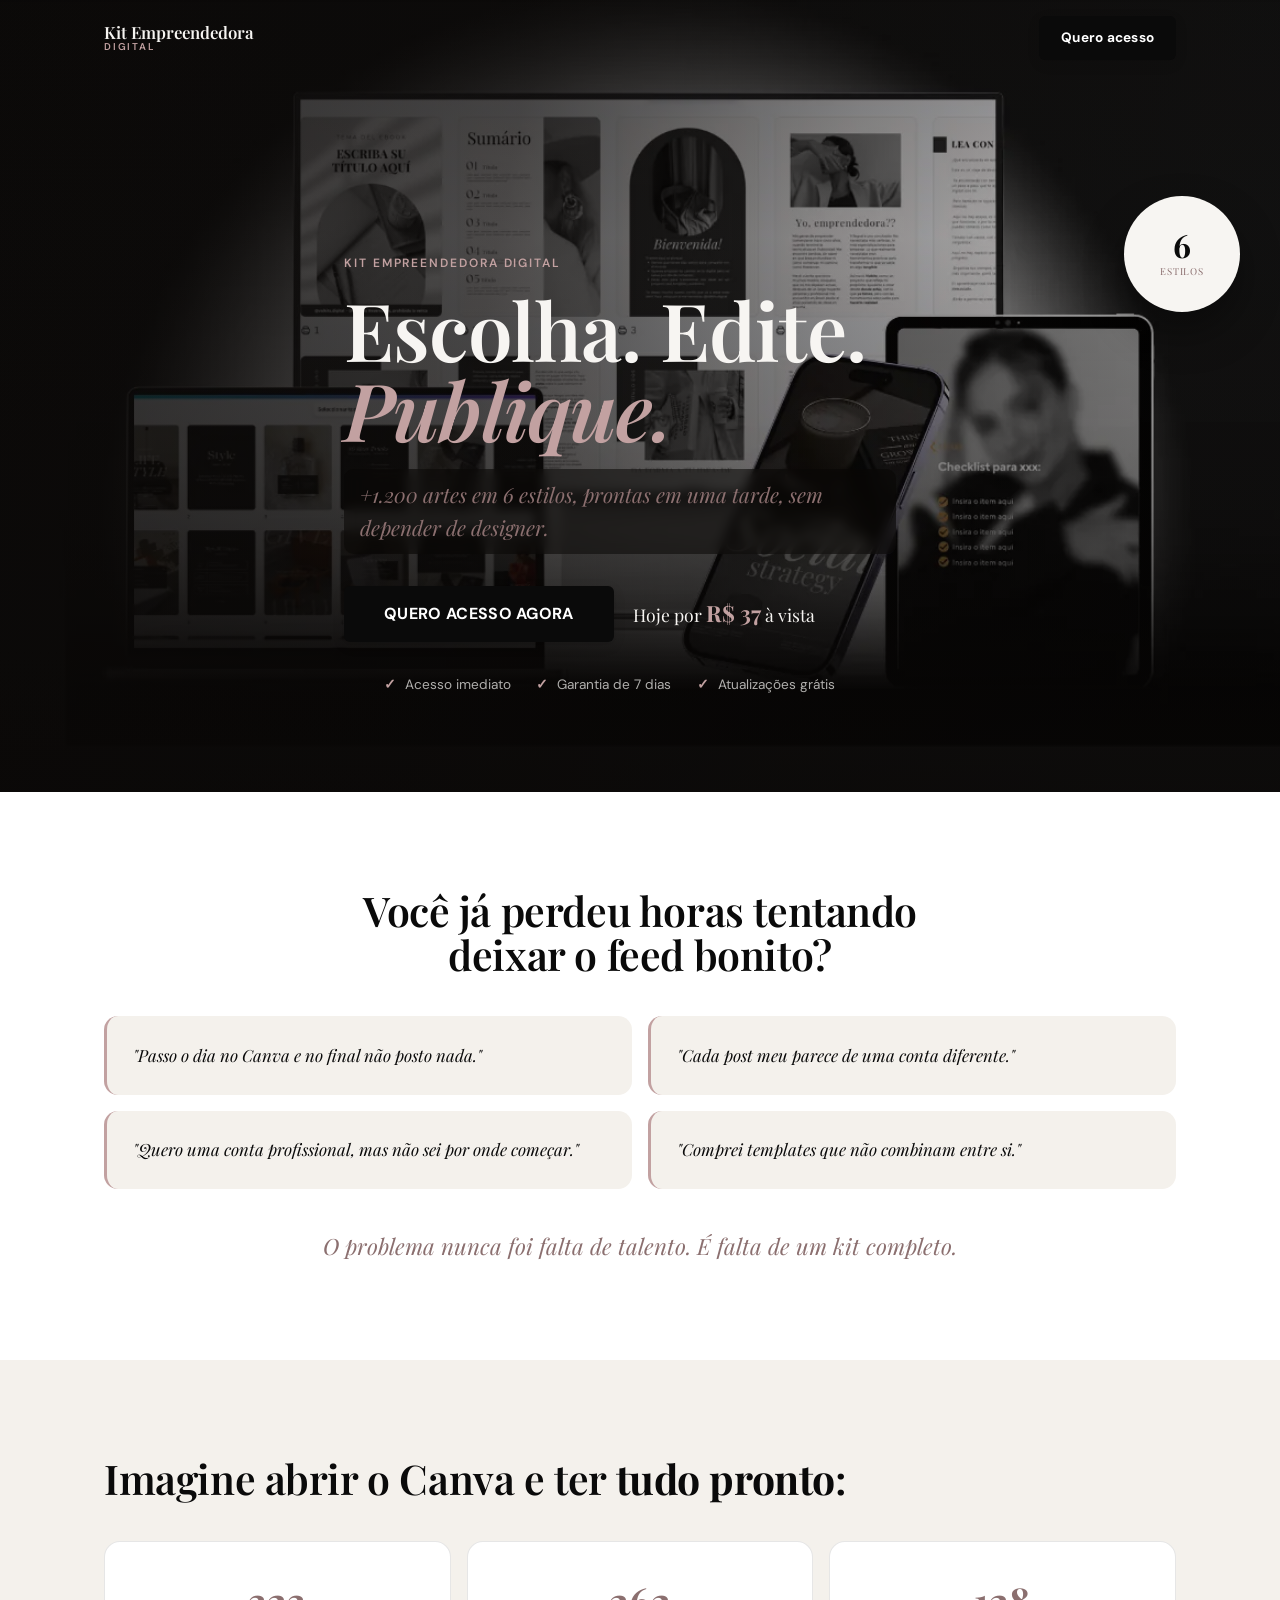
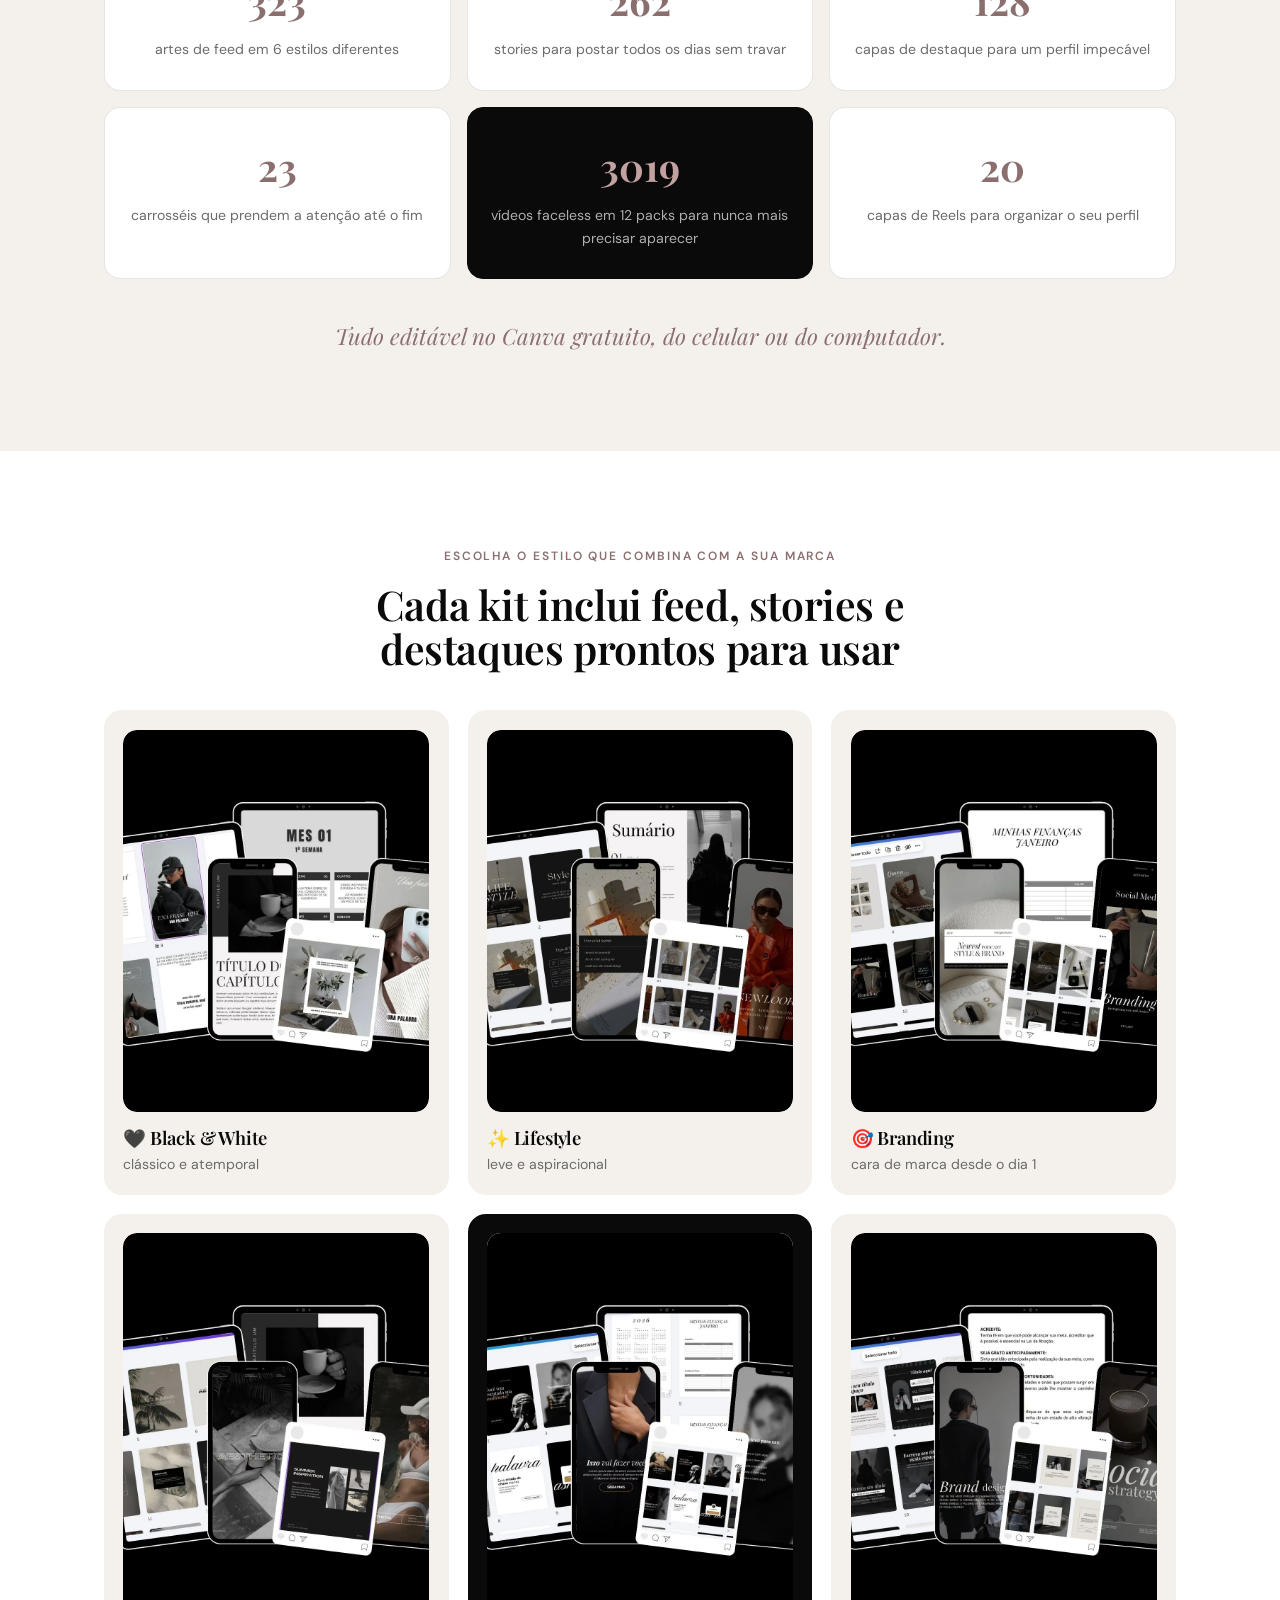
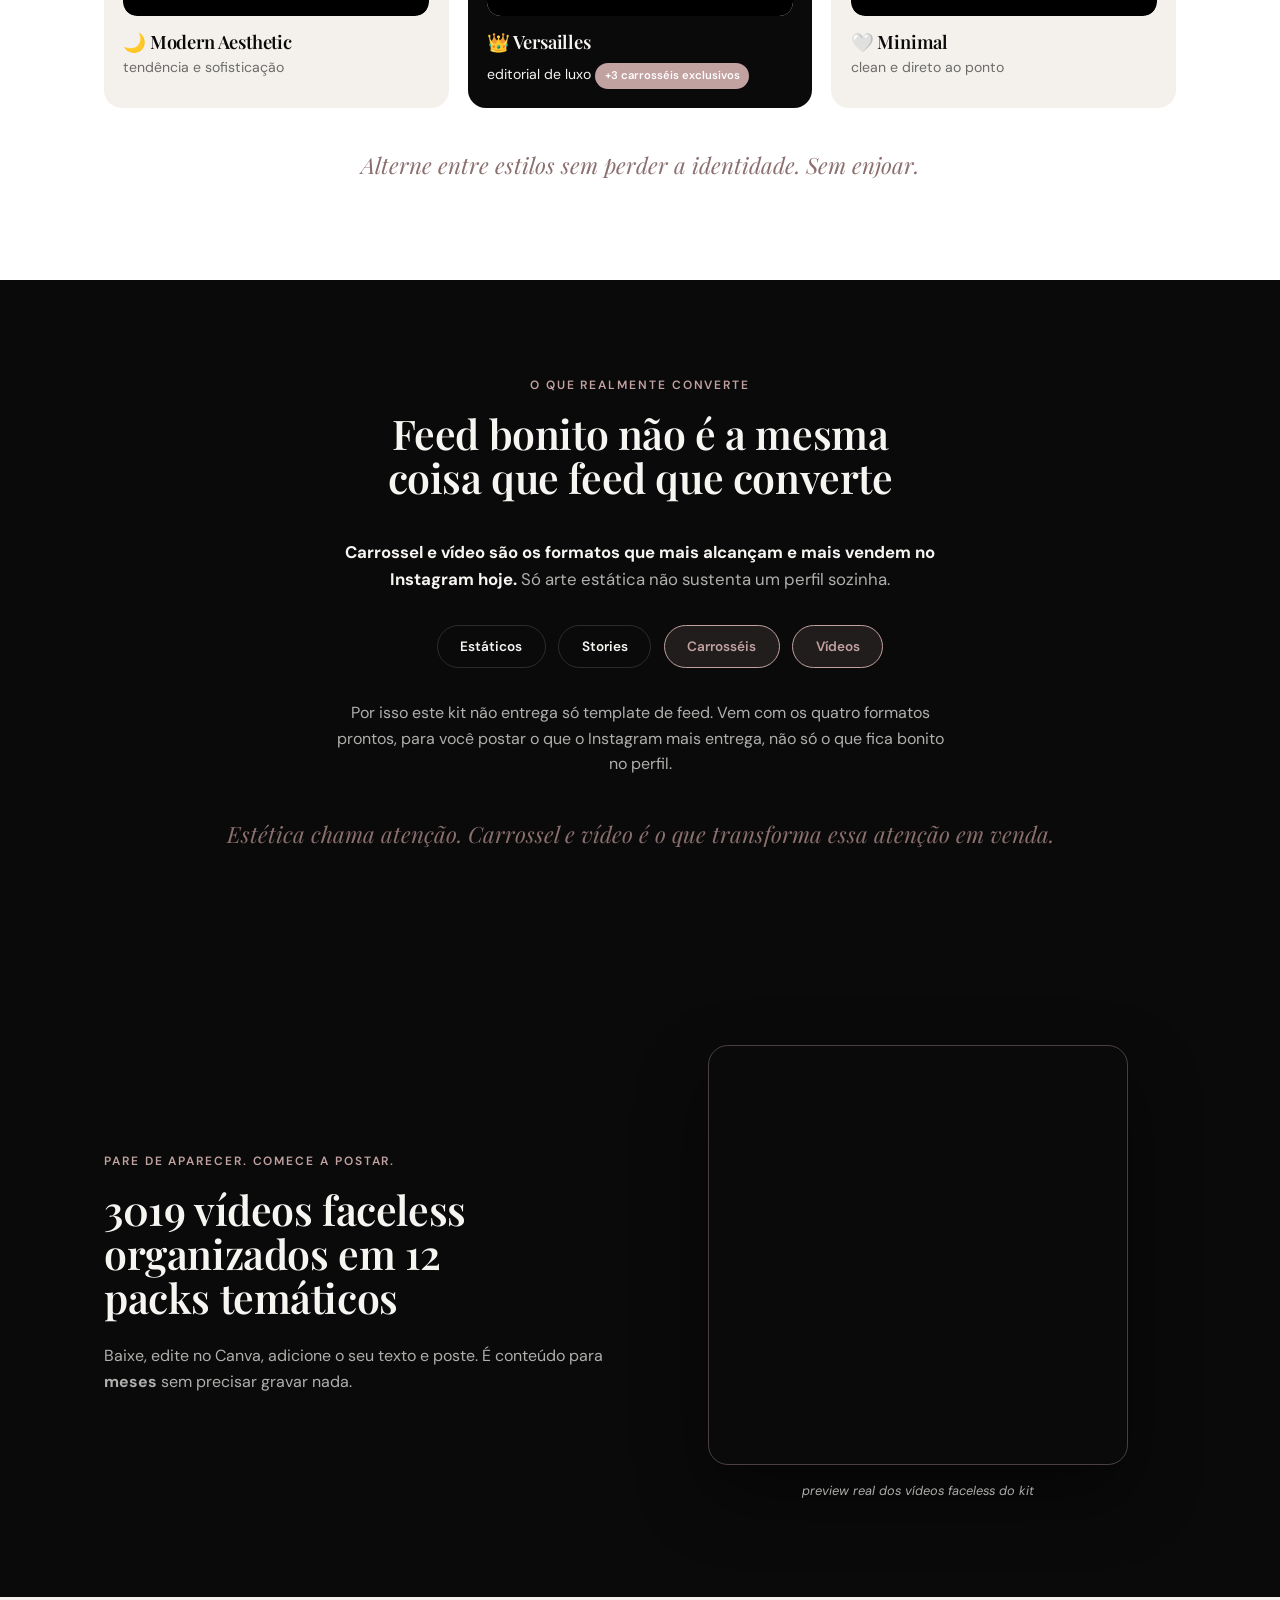
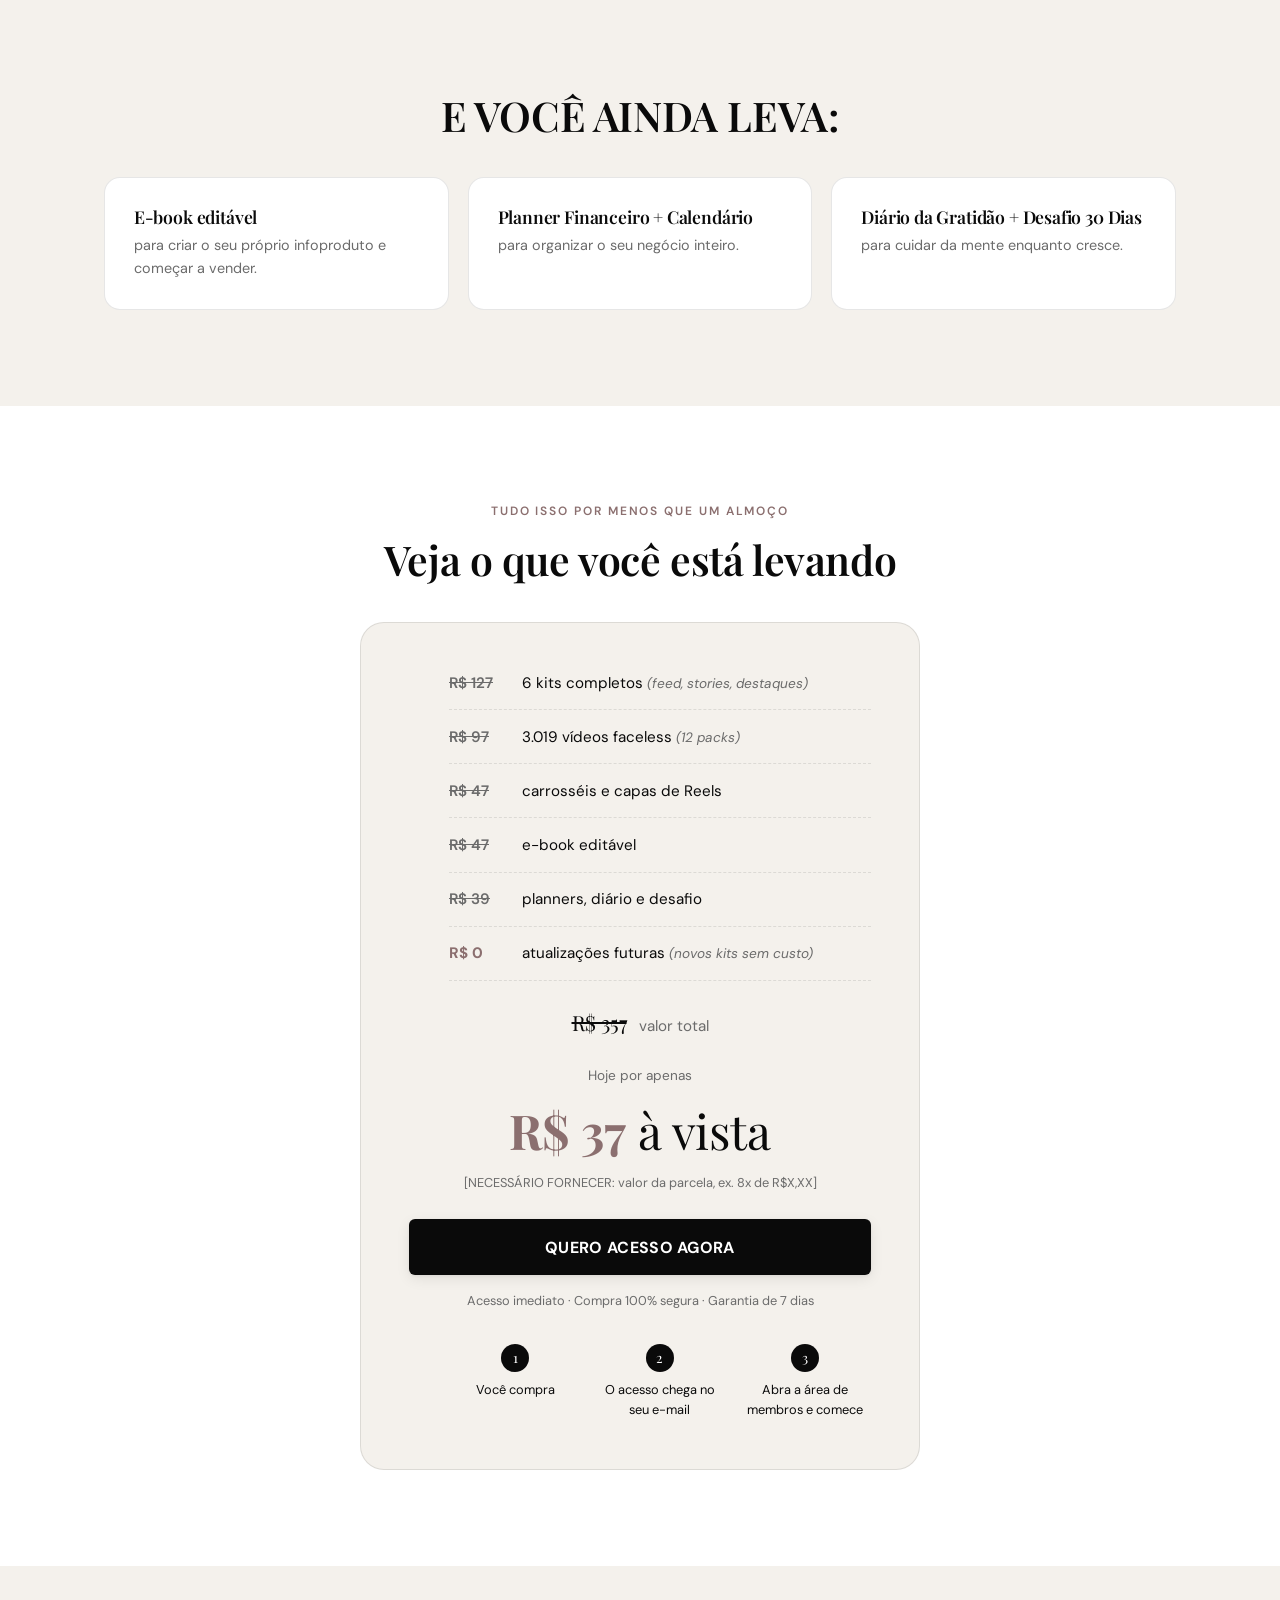
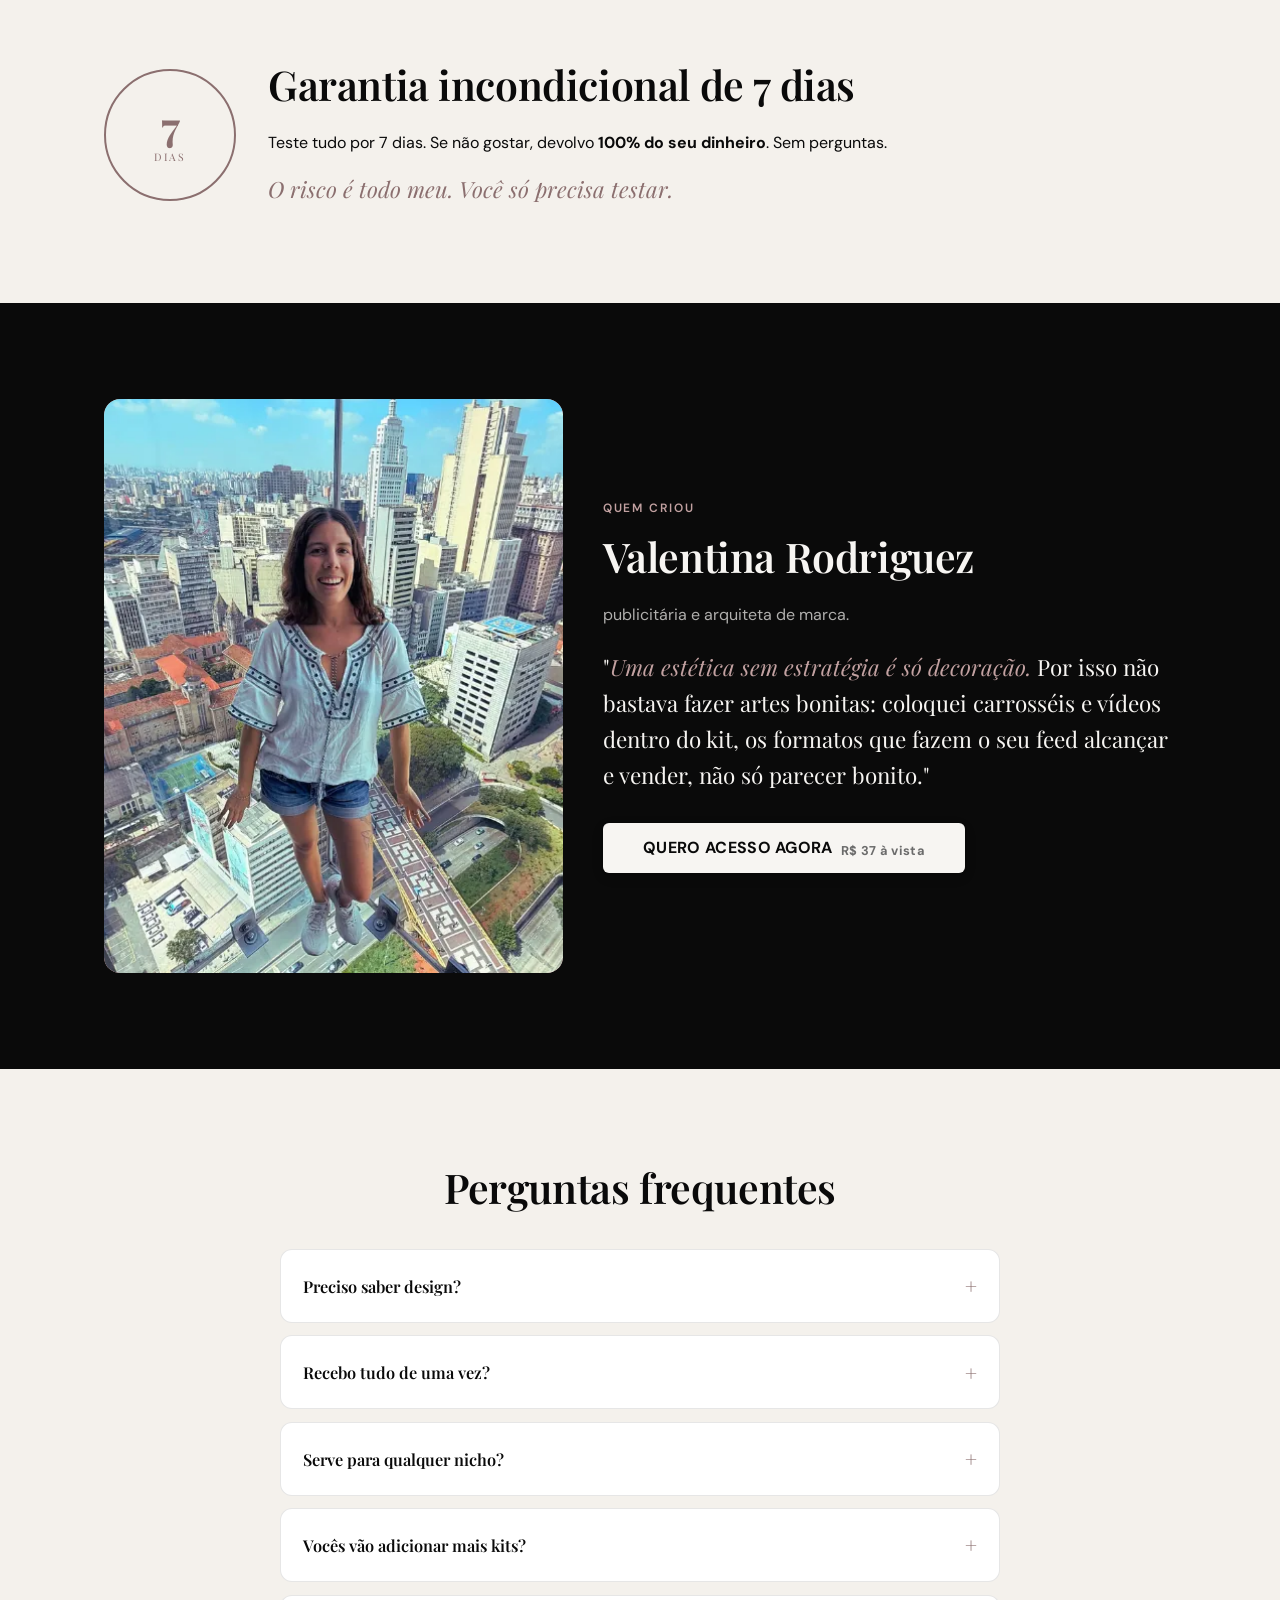
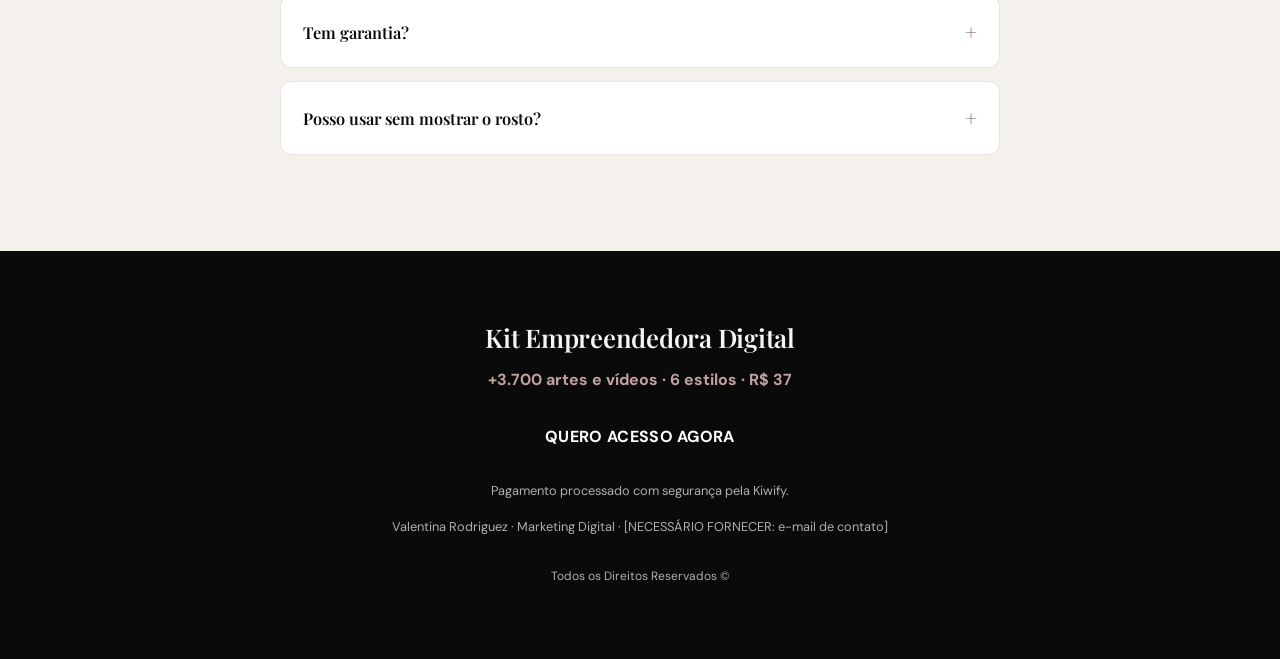
==== index.html @ fe9eac6e "Kit Empreendedora Digital - primeira versao" ====
<!DOCTYPE html>
<html lang="pt-BR">
<head>
<meta charset="UTF-8">
<meta name="viewport" content="width=device-width, initial-scale=1.0">
<title>Kit Empreendedora Digital — 6 estilos, +3.700 artes e vídeos por R$37</title>
<meta name="description" content="6 estilos profissionais para o seu feed, stories e destaques. +3.700 artes e vídeos editáveis no Canva, prontos em uma tarde, sem depender de designer.">

<link rel="preconnect" href="https://fonts.googleapis.com">
<link rel="preconnect" href="https://fonts.gstatic.com" crossorigin>
<link href="https://fonts.googleapis.com/css2?family=Playfair+Display:ital,wght@0,500;0,600;0,700;1,500;1,600&family=DM+Sans:wght@400;500;600;700&display=swap" rel="stylesheet">

<link rel="preload" as="image" href="assets/img/hero-mockup-produto.webp" fetchpriority="high">

<link rel="stylesheet" href="styles.css?v=20260720">
</head>
<body>

<a class="skip-link" href="#main">Pular para o conteúdo</a>

<!-- Custom cursor (desktop only) -->
<div class="cursor" data-cursor-root aria-hidden="true">
  <span class="cursor-dot"></span>
  <span class="cursor-ring"></span>
</div>

<!-- Scroll progress -->
<div class="scroll-progress" aria-hidden="true"><span data-scroll-progress></span></div>

<!-- Nav -->
<header class="nav" data-nav>
  <div class="nav-inner container">
    <a href="#hero" class="nav-brand">Kit Empreendedora<span>Digital</span></a>
    <a href="#oferta" class="btn btn-primary btn-sm" data-cursor data-magnetic data-magnetic-strength="0.25">Quero acesso</a>
  </div>
</header>

<main id="main">

<!-- ============ 1. HERO ============ -->
<section class="hero hero-fullbleed" id="hero" data-theme="dark">
  <div class="hero-bg" aria-hidden="true">
    <img src="assets/img/hero-mockup-produto.webp" alt="" fetchpriority="high" loading="eager" />
    <div class="hero-scrim"></div>
  </div>

  <div class="hero-badge">
    <span data-count-to="6">0</span>
    <small>estilos</small>
  </div>

  <div class="container hero-inner">
    <p class="kicker kicker-on-dark" data-reveal>KIT EMPREENDEDORA DIGITAL</p>
    <h1 class="hero-title-hook" data-reveal>Escolha. Edite. <em>Publique.</em></h1>
    <p class="hero-sub on-dark-sub" data-reveal><em>+1.200 artes em 6 estilos, prontas em uma tarde, sem depender de designer.</em></p>

    <div class="hero-actions" data-reveal>
      <a href="#oferta" class="btn btn-primary btn-lg" data-cursor data-magnetic data-magnetic-strength="0.3">QUERO ACESSO AGORA</a>
      <p class="hero-price on-dark">Hoje por <strong>R$ 37</strong> à vista</p>
    </div>

    <ul class="hero-trust hero-trust-dark" data-reveal>
      <li><span class="ico" aria-hidden="true">✓</span> Acesso imediato</li>
      <li><span class="ico" aria-hidden="true">✓</span> Garantia de 7 dias</li>
      <li><span class="ico" aria-hidden="true">✓</span> Atualizações grátis</li>
    </ul>
  </div>
</section>

<!-- ============ 2. O PROBLEMA ============ -->
<section class="problema" id="problema">
  <div class="container">
    <h2 class="section-title" data-reveal>Você já perdeu horas tentando deixar o feed bonito?</h2>
    <div class="quotes-grid">
      <blockquote class="quote-card" data-reveal>"Passo o dia no Canva e no final não posto nada."</blockquote>
      <blockquote class="quote-card" data-reveal>"Cada post meu parece de uma conta diferente."</blockquote>
      <blockquote class="quote-card" data-reveal>"Quero uma conta profissional, mas não sei por onde começar."</blockquote>
      <blockquote class="quote-card" data-reveal>"Comprei templates que não combinam entre si."</blockquote>
    </div>
    <p class="anchor-line" data-reveal><em>O problema nunca foi falta de talento. É falta de um kit completo.</em></p>
  </div>
</section>

<!-- ============ 3. A SOLUÇÃO (números) ============ -->
<section class="solucao" id="solucao" data-theme="cream">
  <div class="container">
    <h2 class="section-title" data-reveal>Imagine abrir o Canva e ter <strong>tudo pronto</strong>:</h2>
    <div class="stats-grid">
      <div class="stat-card" data-reveal>
        <span class="stat-num" data-count-to="323">0</span>
        <p>artes de feed em 6 estilos diferentes</p>
      </div>
      <div class="stat-card" data-reveal>
        <span class="stat-num" data-count-to="262">0</span>
        <p>stories para postar todos os dias sem travar</p>
      </div>
      <div class="stat-card" data-reveal>
        <span class="stat-num" data-count-to="128">0</span>
        <p>capas de destaque para um perfil impecável</p>
      </div>
      <div class="stat-card" data-reveal>
        <span class="stat-num" data-count-to="23">0</span>
        <p>carrosséis que prendem a atenção até o fim</p>
      </div>
      <div class="stat-card stat-card-big" data-reveal>
        <span class="stat-num" data-count-to="3019">0</span>
        <p>vídeos faceless em 12 packs para nunca mais precisar aparecer</p>
      </div>
      <div class="stat-card" data-reveal>
        <span class="stat-num" data-count-to="20">0</span>
        <p>capas de Reels para organizar o seu perfil</p>
      </div>
    </div>
    <p class="anchor-line" data-reveal><em>Tudo editável no Canva gratuito, do celular ou do computador.</em></p>
  </div>
</section>

<!-- ============ 4. OS 6 ESTILOS (bento) ============ -->
<section class="estilos" id="estilos">
  <div class="container">
    <p class="kicker center" data-reveal>ESCOLHA O ESTILO QUE COMBINA COM A SUA MARCA</p>
    <h2 class="section-title center" data-reveal>Cada kit inclui feed, stories e destaques prontos para usar</h2>

    <div class="estilos-grid">
      <article class="estilo-card" data-reveal data-tilt>
        <div class="estilo-visual"><img src="assets/img/estilo-black-white.webp" alt="Mockup do estilo Black & White" loading="lazy" decoding="async" /></div>
        <h3>🖤 Black &amp; White</h3>
        <p>clássico e atemporal</p>
      </article>
      <article class="estilo-card" data-reveal data-tilt>
        <div class="estilo-visual"><img src="assets/img/estilo-lifestyle.webp" alt="Mockup do estilo Lifestyle" loading="lazy" decoding="async" /></div>
        <h3>✨ Lifestyle</h3>
        <p>leve e aspiracional</p>
      </article>
      <article class="estilo-card" data-reveal data-tilt>
        <div class="estilo-visual"><img src="assets/img/estilo-branding.webp" alt="Mockup do estilo Branding" loading="lazy" decoding="async" /></div>
        <h3>🎯 Branding</h3>
        <p>cara de marca desde o dia 1</p>
      </article>
      <article class="estilo-card" data-reveal data-tilt>
        <div class="estilo-visual"><img src="assets/img/estilo-modern-aesthetic.webp" alt="Mockup do estilo Modern Aesthetic" loading="lazy" decoding="async" /></div>
        <h3>🌙 Modern Aesthetic</h3>
        <p>tendência e sofisticação</p>
      </article>
      <article class="estilo-card estilo-card-featured" data-reveal data-tilt>
        <div class="estilo-visual"><img src="assets/img/estilo-versailles.webp" alt="Mockup do estilo Versailles" loading="lazy" decoding="async" /></div>
        <h3>👑 Versailles</h3>
        <p>editorial de luxo <span class="tag">+3 carrosséis exclusivos</span></p>
      </article>
      <article class="estilo-card" data-reveal data-tilt>
        <div class="estilo-visual"><img src="assets/img/estilo-minimal.webp" alt="Mockup do estilo Minimal" loading="lazy" decoding="async" /></div>
        <h3>🤍 Minimal</h3>
        <p>clean e direto ao ponto</p>
      </article>
    </div>
    <p class="anchor-line" data-reveal><em>Alterne entre estilos sem perder a identidade. Sem enjoar.</em></p>
  </div>
</section>

<!-- ============ 4b. POR QUE ISSO CONVERTE ============ -->
<section class="porque-converte" id="porque-converte">
  <div class="container">
    <p class="kicker center" data-reveal>O QUE REALMENTE CONVERTE</p>
    <h2 class="section-title center" data-reveal>Feed bonito não é a mesma coisa que feed que converte</h2>
    <p class="porque-lead center" data-reveal><strong>Carrossel e vídeo são os formatos que mais alcançam e mais vendem no Instagram hoje.</strong> Só arte estática não sustenta um perfil sozinha.</p>

    <ul class="formats-row" data-reveal>
      <li>Estáticos</li>
      <li>Stories</li>
      <li>Carrosséis</li>
      <li>Vídeos</li>
    </ul>

    <p class="porque-body center" data-reveal>Por isso este kit não entrega só template de feed. Vem com os quatro formatos prontos, para você postar o que o Instagram mais entrega, não só o que fica bonito no perfil.</p>
    <p class="anchor-line" data-reveal><em>Estética chama atenção. Carrossel e vídeo é o que transforma essa atenção em venda.</em></p>
  </div>
</section>

<!-- ============ 5. VÍDEOS FACELESS ============ -->
<section class="faceless" id="faceless" data-theme="dark">
  <div class="container faceless-grid">
    <div class="faceless-copy">
      <p class="kicker kicker-on-dark" data-reveal>PARE DE APARECER. COMECE A POSTAR.</p>
      <h2 class="section-title on-dark" data-reveal><span data-count-to="3019">0</span> vídeos faceless organizados em 12 packs temáticos</h2>
      <p class="on-dark-sub" data-reveal>Baixe, edite no Canva, adicione o seu texto e poste. É conteúdo para <strong>meses</strong> sem precisar gravar nada.</p>
    </div>
    <div class="faceless-visual" data-reveal>
      <video class="faceless-video" src="assets/video/faceless-preview.mp4" muted loop autoplay playsinline preload="metadata"></video>
      <p class="placeholder-caption">preview real dos vídeos faceless do kit</p>
    </div>
  </div>
</section>

<!-- ============ 6. BÔNUS ============ -->
<section class="bonus" id="bonus" data-theme="cream">
  <div class="container">
    <h2 class="section-title center" data-reveal>E VOCÊ AINDA LEVA:</h2>
    <div class="bonus-grid">
      <article class="bonus-card" data-reveal>
        <h3>E-book editável</h3>
        <p>para criar o seu próprio infoproduto e começar a vender.</p>
      </article>
      <article class="bonus-card" data-reveal>
        <h3>Planner Financeiro + Calendário</h3>
        <p>para organizar o seu negócio inteiro.</p>
      </article>
      <article class="bonus-card" data-reveal>
        <h3>Diário da Gratidão + Desafio 30 Dias</h3>
        <p>para cuidar da mente enquanto cresce.</p>
      </article>
    </div>
  </div>
</section>

<!-- ============ 7. OFERTA ============ -->
<section class="oferta" id="oferta">
  <div class="container">
    <p class="kicker center" data-reveal>TUDO ISSO POR MENOS QUE UM ALMOÇO</p>
    <h2 class="section-title center" data-reveal>Veja o que você está levando</h2>

    <div class="offer-card" data-reveal>
      <ul class="offer-list">
        <li><s>R$ 127</s><span>6 kits completos <em>(feed, stories, destaques)</em></span></li>
        <li><s>R$ 97</s><span>3.019 vídeos faceless <em>(12 packs)</em></span></li>
        <li><s>R$ 47</s><span>carrosséis e capas de Reels</span></li>
        <li><s>R$ 47</s><span>e-book editável</span></li>
        <li><s>R$ 39</s><span>planners, diário e desafio</span></li>
        <li class="offer-free"><strong>R$ 0</strong><span>atualizações futuras <em>(novos kits sem custo)</em></span></li>
      </ul>

      <div class="offer-total">
        <s>R$ 357</s> valor total
      </div>

      <div class="offer-price">
        <span class="offer-price-label">Hoje por apenas</span>
        <span class="offer-price-num"><strong>R$ 37</strong> à vista</span>
        <span class="offer-price-installment">[NECESSÁRIO FORNECER: valor da parcela, ex. 8x de R$X,XX]</span>
      </div>

      <a href="[NECESSÁRIO FORNECER: link de checkout Kiwify]" class="btn btn-primary btn-lg btn-block" data-cursor data-magnetic data-magnetic-strength="0.2">QUERO ACESSO AGORA</a>
      <p class="offer-trust">Acesso imediato · Compra 100% segura · Garantia de 7 dias</p>

      <ol class="offer-steps">
        <li><span>1</span>Você compra</li>
        <li><span>2</span>O acesso chega no seu e-mail</li>
        <li><span>3</span>Abra a área de membros e comece</li>
      </ol>
    </div>
  </div>
</section>

<!-- ============ 8. GARANTIA ============ -->
<section class="garantia" id="garantia" data-theme="cream">
  <div class="container garantia-inner" data-reveal>
    <div class="garantia-seal" aria-hidden="true">
      <span>7</span>
      <small>DIAS</small>
    </div>
    <div>
      <h2 class="section-title">Garantia incondicional de 7 dias</h2>
      <p>Teste tudo por 7 dias. Se não gostar, devolvo <strong>100% do seu dinheiro</strong>. Sem perguntas.</p>
      <p class="anchor-line"><em>O risco é todo meu. Você só precisa testar.</em></p>
    </div>
  </div>
</section>

<!-- ============ 10. QUEM CRIOU ============ -->
<section class="autora" id="autora" data-theme="dark">
  <div class="container autora-grid">
    <div class="autora-visual" data-reveal><img src="assets/img/portrait-valentina.webp" alt="Valentina Rodriguez, publicitária e arquiteta de marca" loading="lazy" decoding="async" /></div>
    <div class="autora-copy" data-reveal>
      <p class="kicker kicker-on-dark">QUEM CRIOU</p>
      <h2 class="section-title on-dark">Valentina Rodriguez</h2>
      <p class="on-dark-sub">publicitária e arquiteta de marca.</p>
      <p class="autora-quote">"<em>Uma estética sem estratégia é só decoração.</em> Por isso não bastava fazer artes bonitas: coloquei carrosséis e vídeos dentro do kit, os formatos que fazem o seu feed alcançar e vender, não só parecer bonito."</p>
      <a href="#oferta" class="btn btn-on-dark" data-cursor data-magnetic data-magnetic-strength="0.25">QUERO ACESSO AGORA <span class="offer-price-installment on-dark-sub">R$ 37 à vista</span></a>
    </div>
  </div>
</section>

<!-- ============ 11. FAQ ============ -->
<section class="faq" id="faq" data-theme="cream">
  <div class="container">
    <h2 class="section-title center" data-reveal>Perguntas frequentes</h2>
    <div class="faq-list" data-reveal>
      <details class="faq-item">
        <summary>Preciso saber design?</summary>
        <p>Não. É só abrir no Canva e editar. Funciona até pelo celular.</p>
      </details>
      <details class="faq-item">
        <summary>Recebo tudo de uma vez?</summary>
        <p>Sim. Acesso imediato a todos os 6 kits + vídeos + bônus na área de membros.</p>
      </details>
      <details class="faq-item">
        <summary>Serve para qualquer nicho?</summary>
        <p>Sim. São 6 estilos que se adaptam a qualquer marca e segmento.</p>
      </details>
      <details class="faq-item">
        <summary>Vocês vão adicionar mais kits?</summary>
        <p>Sim. Quem compra hoje recebe todas as atualizações futuras sem pagar nada a mais.</p>
      </details>
      <details class="faq-item">
        <summary>Tem garantia?</summary>
        <p>Sim. 7 dias, sem perguntas. Se não gostar, devolvo 100%.</p>
      </details>
      <details class="faq-item">
        <summary>Posso usar sem mostrar o rosto?</summary>
        <p>Esse é o ponto. O kit foi feito para contas faceless.</p>
      </details>
    </div>
  </div>
</section>

<!-- ============ 12. CTA FINAL + RODAPÉ ============ -->
<footer class="footer" id="footer">
  <div class="container footer-inner" data-reveal>
    <h2 class="footer-brand">Kit Empreendedora Digital</h2>
    <p class="footer-claim"><strong>+3.700 artes e vídeos · 6 estilos · R$ 37</strong></p>
    <a href="#oferta" class="btn btn-primary btn-lg" data-cursor data-magnetic data-magnetic-strength="0.3">QUERO ACESSO AGORA</a>
    <p class="footer-meta">Pagamento processado com segurança pela Kiwify.</p>
    <p class="footer-meta">Valentina Rodriguez · Marketing Digital · [NECESSÁRIO FORNECER: e-mail de contato]</p>
    <p class="footer-copy">Todos os Direitos Reservados ©</p>
  </div>
</footer>

</main>

<!-- Fixed mobile CTA bar -->
<div class="fixed-cta-bar" data-fixed-cta>
  <span>6 KITS POR APENAS R$37</span>
  <a href="#oferta" class="btn btn-primary btn-sm">Quero acesso</a>
</div>

<script defer src="lib/gsap.min.js"></script>
<script defer src="lib/ScrollTrigger.min.js"></script>
<script defer src="lib/manifest.js"></script>
<script defer src="main.js?v=20260720"></script>
</body>
</html>
---- styles.css ----
/* =============================================================
   1. Tokens
   ============================================================= */
:root {
  --bg:          #FFFFFF;
  --cream:       #F4F1EC;
  --dark:        #0A0A0A;
  --dark-2:      #17130F;
  --ink:         #0A0A0A;
  --ink-soft:    #2A2A2A;
  --ink-mute:    #6B6B6B;
  --on-dark:     #F7F5F2;
  --on-dark-mute: rgba(247,245,242,0.7);
  --accent:      #C2A1A1;
  --accent-2:    #8B6F6F;
  --accent-soft: #EFE2E0;
  --line:        rgba(10,10,10,0.1);
  --line-on-dark: rgba(247,245,242,0.14);

  --serif: "Playfair Display", serif;
  --sans:  "DM Sans", sans-serif;

  --ease-out:  cubic-bezier(0.16, 1, 0.3, 1);
  --ease-soft: cubic-bezier(0.25, 0.46, 0.45, 0.94);
  --ease-bounce: cubic-bezier(0.34, 1.56, 0.64, 1);

  --section: 96px;
  --section-mobile: 56px;
}

/* =============================================================
   2. Reset & base
   ============================================================= */
*, *::before, *::after { box-sizing: border-box; margin: 0; }
html { -webkit-text-size-adjust: 100%; tab-size: 2; scroll-behavior: smooth; scroll-padding-top: 96px; }
body {
  font-family: var(--sans);
  font-size: 16px;
  line-height: 1.6;
  color: var(--ink);
  background: var(--bg);
  -webkit-font-smoothing: antialiased;
  text-rendering: optimizeLegibility;
  overflow-x: clip;
  overscroll-behavior-y: none;
}
img, svg, video { display: block; max-width: 100%; }
img { height: auto; }
button { font: inherit; color: inherit; cursor: pointer; border: 0; background: none; }
a { color: inherit; text-decoration: none; }
p { text-wrap: pretty; }
h1, h2, h3, h4 { text-wrap: balance; line-height: 1.08; letter-spacing: -0.01em; font-family: var(--serif); font-weight: 600; }
em { font-style: italic; color: var(--accent-2); }
::selection { background: var(--accent); color: var(--bg); }

:focus-visible { outline: 2px solid var(--accent); outline-offset: 3px; border-radius: 4px; }

.skip-link {
  position: fixed; top: -100px; left: 1rem;
  padding: .6rem 1rem; background: var(--ink); color: var(--bg);
  z-index: 9999; border-radius: 8px; font-weight: 500;
}
.skip-link:focus { top: 1rem; }

/* =============================================================
   3. Utilities
   ============================================================= */
.container { max-width: 1120px; margin-inline: auto; padding-inline: 24px; }
[data-theme="dark"] { background: var(--dark); color: var(--on-dark); }
[data-theme="dark"] h1, [data-theme="dark"] h2, [data-theme="dark"] h3 { color: var(--on-dark); }
[data-theme="cream"] { background: var(--cream); }

.kicker {
  font-family: var(--sans); font-weight: 600; font-size: .75rem;
  letter-spacing: .16em; text-transform: uppercase; color: var(--accent-2);
  margin-bottom: 1rem;
}
.kicker-on-dark { color: var(--accent); }
.kicker.center { text-align: center; }

.section-title { font-size: clamp(1.7rem, 3.2vw, 2.6rem); margin-bottom: 1.5rem; }
.section-title.center { text-align: center; max-width: 720px; margin-inline: auto; margin-bottom: 2.5rem; }
.section-title.on-dark { color: var(--on-dark); }

.anchor-line { font-family: var(--serif); font-size: clamp(1.1rem, 2vw, 1.4rem); text-align: center; margin-top: 2.5rem; color: var(--ink-soft); }
.on-dark-sub { color: var(--on-dark-mute); }

section { padding-block: var(--section-mobile); }
@media (min-width: 720px) { section { padding-block: var(--section); } }

/* =============================================================
   4. Buttons
   ============================================================= */
.btn {
  display: inline-flex; align-items: center; justify-content: center; gap: .5rem;
  font-family: var(--sans); font-weight: 700; letter-spacing: .02em;
  height: 56px; padding-inline: 40px; border-radius: 6px;
  background: var(--ink); color: var(--bg);
  box-shadow: 0 4px 14px rgba(0,0,0,.08), 0 1px 3px rgba(0,0,0,.06);
  transition: transform .45s var(--ease-soft), box-shadow .45s var(--ease-soft), background .3s;
  white-space: nowrap;
}
.btn:hover { transform: translateY(-4px); box-shadow: 0 22px 50px rgba(0,0,0,.18), 0 10px 22px rgba(194,161,161,.28); }
.btn:active { transform: translateY(-1px); transition-duration: .12s; }
.btn-primary { background: var(--ink); color: var(--bg); }
.btn-on-dark { background: var(--on-dark); color: var(--dark); flex-direction: column; height: auto; padding-block: 14px; line-height: 1.4; }
.btn-sm { height: 44px; padding-inline: 22px; font-size: .85rem; }
.btn-lg { font-size: 1rem; }
.btn-block { width: 100%; }
.magnetic-inner { display: inline-flex; align-items: center; justify-content: center; gap: inherit; will-change: transform; transition: transform .8s var(--ease-soft); }
.has-magnetic { display: inline-flex; position: relative; isolation: isolate; }

/* =============================================================
   5. Cursor / scroll progress
   ============================================================= */
.cursor { position: fixed; top: 0; left: 0; pointer-events: none; z-index: 9999; display: none; mix-blend-mode: difference; opacity: 0; transition: opacity .25s var(--ease-out); }
.cursor.is-ready { opacity: 1; }
@media (hover: hover) and (pointer: fine) { .cursor { display: block; } }
.cursor-dot, .cursor-ring { position: fixed; top: 0; left: 0; pointer-events: none; will-change: transform; }
.cursor-dot { width: 5px; height: 5px; margin: -2.5px; background: var(--on-dark); border-radius: 50%; }
.cursor-ring { width: 32px; height: 32px; margin: -16px; border: 1px solid var(--on-dark); border-radius: 50%; transition: width .35s var(--ease-out), height .35s var(--ease-out), margin .35s var(--ease-out); }
.cursor.is-interactive .cursor-ring { width: 48px; height: 48px; margin: -24px; }
.has-cursor, .has-cursor a, .has-cursor button { cursor: none; }

.scroll-progress { position: fixed; top: 0; left: 0; right: 0; height: 2px; z-index: 200; background: rgba(0,0,0,.06); pointer-events: none; }
.scroll-progress span { display: block; height: 100%; background: linear-gradient(90deg, var(--accent), var(--accent-2)); transform-origin: 0 0; transform: scaleX(0); transition: transform .08s linear; }

/* =============================================================
   6. Nav
   ============================================================= */
.nav { position: fixed; top: 0; inset-inline: 0; z-index: 100; transition: background-color .4s var(--ease-out), backdrop-filter .4s var(--ease-out), box-shadow .4s var(--ease-out); }
.nav.is-scrolled { background: rgba(255,255,255,.9); backdrop-filter: blur(12px); -webkit-backdrop-filter: blur(12px); box-shadow: 0 1px 0 rgba(0,0,0,.08); }
.nav-inner { display: flex; align-items: center; justify-content: space-between; height: 76px; }
.nav-brand { font-family: var(--serif); font-weight: 600; font-size: 1.05rem; display: flex; flex-direction: column; line-height: 1.1; color: var(--on-dark); transition: color .4s var(--ease-out); }
.nav-brand span { font-family: var(--sans); font-size: .62rem; letter-spacing: .18em; text-transform: uppercase; color: var(--accent); font-weight: 600; transition: color .4s var(--ease-out); }
.nav.is-scrolled .nav-brand { color: var(--ink); }
.nav.is-scrolled .nav-brand span { color: var(--accent-2); }

/* =============================================================
   7. Hero
   ============================================================= */
.hero-fullbleed {
  position: relative; overflow: clip; isolation: isolate;
  min-height: 92vh; display: flex; align-items: flex-end;
  padding-top: calc(var(--section-mobile) + 76px); padding-bottom: var(--section-mobile);
}
@media (min-width: 720px) { .hero-fullbleed { min-height: 88vh; padding-bottom: var(--section); } }

.hero-bg { position: absolute; inset: 0; z-index: -1; background: var(--dark); }
.hero-bg img { width: 100%; height: 100%; object-fit: cover; object-position: center 35%; }
.hero-scrim {
  position: absolute; inset: 0;
  background:
    linear-gradient(180deg, rgba(10,8,7,.32) 0%, rgba(10,8,7,.18) 30%, rgba(10,8,7,.45) 78%, rgba(10,8,7,.72) 100%),
    linear-gradient(100deg, rgba(10,8,7,.82) 0%, rgba(10,8,7,.66) 38%, rgba(10,8,7,.32) 62%, rgba(10,8,7,.05) 88%);
}

.hero-inner { position: relative; max-width: 640px; }
.hero-title-hook {
  font-size: clamp(2.6rem, 7vw, 5rem); color: var(--on-dark); line-height: 1;
}
.hero-title-hook em { color: var(--accent); font-style: italic; }
.hero-sub { font-family: var(--serif); font-size: clamp(1.05rem, 1.8vw, 1.3rem); margin-top: 1.2rem; max-width: 46ch; }
.hero-inner .hero-sub {
  display: inline-block;
  background: rgba(10,8,7,.55); backdrop-filter: blur(6px); -webkit-backdrop-filter: blur(6px);
  padding: .6rem 1rem; border-radius: 10px;
  box-decoration-break: clone; -webkit-box-decoration-break: clone;
}
.hero-actions { margin-top: 2rem; display: flex; align-items: center; gap: 1.2rem; flex-wrap: wrap; }
.hero-price { font-family: var(--serif); font-size: 1.1rem; }
.hero-price.on-dark { color: var(--on-dark); }
.hero-price strong { font-size: 1.4rem; color: var(--accent); }
.hero-trust { margin-top: 2rem; display: flex; gap: 1.6rem; flex-wrap: wrap; list-style: none; font-size: .85rem; color: var(--ink-mute); }
.hero-trust .ico { color: var(--accent-2); font-weight: 700; margin-right: .3rem; }
.hero-trust-dark { color: var(--on-dark-mute); }
.hero-trust-dark .ico { color: var(--accent); }

.hero-badge {
  position: absolute; top: calc(var(--section-mobile) + 76px + 1.5rem); right: 24px; z-index: 2;
  width: 100px; height: 100px; border-radius: 50%;
  background: var(--on-dark); color: var(--dark);
  display: flex; flex-direction: column; align-items: center; justify-content: center;
  box-shadow: 0 20px 40px rgba(0,0,0,.35);
  font-family: var(--serif);
}
@media (min-width: 720px) { .hero-badge { top: calc(var(--section) + 76px + 1.5rem); right: 40px; width: 116px; height: 116px; } }
.hero-badge span { font-size: 2rem; font-weight: 700; line-height: 1; }
.hero-badge small { font-size: .6rem; letter-spacing: .1em; text-transform: uppercase; margin-top: .2rem; color: var(--accent-2); }

/* Placeholder panels (stand-in for real photography) */
.placeholder-panel {
  background: linear-gradient(155deg, var(--accent-soft) 0%, var(--cream) 55%, var(--accent-soft) 100%);
  border: 1px dashed var(--accent);
  border-radius: 14px;
  display: flex; align-items: center; justify-content: center; text-align: center;
  min-height: 160px;
  position: relative; overflow: hidden;
}
.placeholder-label { font-family: var(--sans); font-size: .72rem; letter-spacing: .06em; color: var(--accent-2); font-weight: 600; padding: 1rem; text-transform: uppercase; }
.placeholder-label small { display: block; text-transform: none; font-weight: 400; letter-spacing: 0; margin-top: .3rem; color: var(--ink-mute); }
.placeholder-caption { text-align: center; font-size: .8rem; color: var(--ink-mute); margin-top: 1rem; font-style: italic; }
.placeholder-caption.center { margin-top: 1.5rem; }
.placeholder-panel.small { min-height: 0; aspect-ratio: 1; border-radius: 10px; }

/* =============================================================
   8. Problema
   ============================================================= */
.problema .section-title { text-align: center; max-width: 720px; margin-inline: auto; }
.quotes-grid { display: grid; gap: 1rem; margin-top: 2.5rem; }
@media (min-width: 640px) { .quotes-grid { grid-template-columns: repeat(2, 1fr); } }
.quote-card {
  font-family: var(--serif); font-style: italic; font-size: 1.05rem;
  padding: 1.6rem; border-radius: 14px; background: var(--cream);
  border-left: 3px solid var(--accent);
  transition: transform .4s var(--ease-soft), box-shadow .4s var(--ease-soft);
}
.quote-card:hover { transform: translateY(-4px); box-shadow: 0 16px 32px rgba(0,0,0,.08); }

/* =============================================================
   9. Solução — stats
   ============================================================= */
.stats-grid { display: grid; gap: 1rem; margin-top: 2.5rem; grid-template-columns: repeat(2, 1fr); }
@media (min-width: 720px) { .stats-grid { grid-template-columns: repeat(3, 1fr); } }
.stat-card {
  background: var(--bg); border: 1px solid var(--line); border-radius: 16px;
  padding: 1.8rem 1.4rem; text-align: center;
  transition: transform .4s var(--ease-soft), box-shadow .4s var(--ease-soft), border-color .4s;
}
.stat-card:hover { transform: translateY(-6px); box-shadow: 0 20px 40px rgba(0,0,0,.08); border-color: var(--accent); }
.stat-card-big { background: var(--ink); color: var(--on-dark); border-color: var(--ink); }
.stat-card-big .stat-num { color: var(--accent); }
.stat-num { font-family: var(--serif); font-weight: 700; font-size: clamp(1.8rem, 3vw, 2.4rem); display: block; color: var(--accent-2); }
.stat-card p { font-size: .88rem; margin-top: .4rem; color: var(--ink-mute); }
.stat-card-big p { color: var(--on-dark-mute); }

/* =============================================================
   10. Estilos — bento-ish grid
   ============================================================= */
.estilos-grid { display: grid; gap: 1.2rem; grid-template-columns: 1fr; }
@media (min-width: 640px) { .estilos-grid { grid-template-columns: repeat(2, 1fr); } }
@media (min-width: 960px) { .estilos-grid { grid-template-columns: repeat(3, 1fr); } }
.estilo-card {
  border-radius: 18px; padding: 1.2rem; background: var(--cream);
  transition: transform .5s var(--ease-soft), box-shadow .5s var(--ease-soft);
}
.estilo-card:hover { transform: translateY(-8px) rotate(-.4deg); box-shadow: 0 24px 48px rgba(194,161,161,.28); }
.estilo-visual { aspect-ratio: 4/5; margin-bottom: 1rem; border-radius: 14px; overflow: hidden; }
.estilo-visual img { width: 100%; height: 100%; object-fit: cover; border-radius: inherit; transition: transform .6s var(--ease-soft); }
.estilo-card:hover .estilo-visual img { transform: scale(1.05); }
.estilo-card h3 { font-size: 1.15rem; margin-bottom: .3rem; }
.estilo-card p { font-size: .88rem; color: var(--ink-mute); }
.estilo-card-featured { background: var(--ink); color: var(--on-dark); }
.estilo-card-featured h3, .estilo-card-featured p { color: var(--on-dark); }
.estilo-card-featured .estilo-visual { box-shadow: inset 0 0 0 1px var(--accent); }
.tag { display: inline-block; margin-top: .4rem; font-size: .7rem; padding: .25rem .6rem; border-radius: 100px; background: var(--accent); color: var(--bg); font-weight: 600; }

/* =============================================================
   10b. Por que isso converte
   ============================================================= */
.porque-converte { background: var(--ink); color: var(--on-dark); }
.porque-converte .kicker { color: var(--accent); }
.porque-converte .section-title { color: var(--on-dark); }
.porque-lead { max-width: 640px; margin-inline: auto; font-size: 1.05rem; color: var(--on-dark-mute); }
.porque-lead strong { color: var(--on-dark); }
.porque-body { max-width: 640px; margin-inline: auto; margin-top: 1.4rem; color: var(--on-dark-mute); }
.porque-converte .anchor-line { color: var(--on-dark); }
.center { text-align: center; }

.formats-row {
  display: flex; flex-wrap: wrap; justify-content: center; gap: .8rem;
  list-style: none; margin: 2rem 0;
}
.formats-row li {
  font-family: var(--sans); font-weight: 600; font-size: .85rem;
  padding: .6rem 1.4rem; border-radius: 100px;
  border: 1px solid var(--line-on-dark); color: var(--on-dark);
  transition: border-color .3s, background .3s;
}
.formats-row li:nth-child(3), .formats-row li:nth-child(4) {
  border-color: var(--accent); background: rgba(194,161,161,.12); color: var(--accent);
}

/* =============================================================
   11. Faceless
   ============================================================= */
.faceless-grid { display: grid; gap: 2.5rem; align-items: center; }
@media (min-width: 960px) { .faceless-grid { grid-template-columns: 1fr 1fr; } }
.faceless .placeholder-caption { color: var(--on-dark-mute); text-align: center; margin-top: 1rem; }
.faceless-video {
  width: 100%; max-width: 420px; aspect-ratio: 1/1; margin-inline: auto;
  border-radius: 20px; object-fit: cover;
  box-shadow: 0 30px 70px rgba(0,0,0,.45);
  border: 1px solid rgba(194,161,161,.35);
}

/* =============================================================
   12. Bônus
   ============================================================= */
.bonus-grid { display: grid; gap: 1.2rem; }
@media (min-width: 720px) { .bonus-grid { grid-template-columns: repeat(3, 1fr); } }
.bonus-card { background: var(--bg); border-radius: 16px; padding: 1.8rem; border: 1px solid var(--line); }
.bonus-card h3 { font-size: 1.1rem; margin-bottom: .5rem; }
.bonus-card p { font-size: .9rem; color: var(--ink-mute); }

/* =============================================================
   13. Oferta
   ============================================================= */
.offer-card { max-width: 560px; margin-inline: auto; background: var(--cream); border-radius: 24px; padding: clamp(1.6rem, 4vw, 3rem); border: 1px solid var(--line); }
.offer-list { list-style: none; display: flex; flex-direction: column; gap: .9rem; margin-bottom: 1.6rem; }
.offer-list li { display: flex; align-items: baseline; gap: .7rem; font-size: .95rem; padding-bottom: .9rem; border-bottom: 1px dashed var(--line); }
.offer-list li s { color: var(--ink-mute); font-weight: 600; min-width: 62px; }
.offer-list li em { color: var(--ink-mute); font-size: .85rem; }
.offer-free strong { color: var(--accent-2); min-width: 62px; }
.offer-total { text-align: center; font-size: .95rem; color: var(--ink-mute); margin-bottom: 1.6rem; }
.offer-total s { font-family: var(--serif); font-size: 1.3rem; color: var(--ink); margin-right: .5rem; }
.offer-price { text-align: center; margin-bottom: 1.6rem; }
.offer-price-label { display: block; font-size: .85rem; color: var(--ink-mute); margin-bottom: .3rem; }
.offer-price-num { display: block; font-family: var(--serif); font-size: clamp(2.2rem, 5vw, 3rem); }
.offer-price-num strong { color: var(--accent-2); }
.offer-price-installment { display: block; font-size: .8rem; color: var(--ink-mute); margin-top: .3rem; }
.offer-trust { text-align: center; font-size: .8rem; color: var(--ink-mute); margin-top: 1rem; }
.offer-steps { list-style: none; display: grid; gap: .8rem; margin-top: 2rem; grid-template-columns: repeat(3, 1fr); text-align: center; font-size: .8rem; }
.offer-steps li { display: flex; flex-direction: column; align-items: center; gap: .5rem; }
.offer-steps span { width: 28px; height: 28px; border-radius: 50%; background: var(--ink); color: var(--bg); display: flex; align-items: center; justify-content: center; font-family: var(--serif); font-size: .85rem; }

/* =============================================================
   14. Garantia
   ============================================================= */
.garantia-inner { display: grid; gap: 2rem; align-items: center; text-align: center; }
@media (min-width: 720px) { .garantia-inner { grid-template-columns: auto 1fr; text-align: left; } }
.garantia-seal {
  width: 132px; height: 132px; border-radius: 50%; border: 2px solid var(--accent-2);
  display: flex; flex-direction: column; align-items: center; justify-content: center;
  margin-inline: auto; font-family: var(--serif); color: var(--accent-2);
}
.garantia-seal span { font-size: 2.6rem; font-weight: 700; line-height: 1; }
.garantia-seal small { font-size: .65rem; letter-spacing: .16em; margin-top: .2rem; }
.garantia .anchor-line { text-align: inherit; margin-top: 1rem; }

/* =============================================================
   16. Autora
   ============================================================= */
.autora-grid { display: grid; gap: 2.5rem; align-items: center; }
@media (min-width: 960px) { .autora-grid { grid-template-columns: .8fr 1fr; } }
.autora-visual { aspect-ratio: 4/5; border-radius: 16px; overflow: hidden; box-shadow: inset 0 0 0 1px var(--accent); }
.autora-visual img { width: 100%; height: 100%; object-fit: cover; border-radius: inherit; }
.autora-quote { font-family: var(--serif); font-size: clamp(1.1rem, 2vw, 1.4rem); margin: 1.4rem 0 1.8rem; color: var(--on-dark); }
.autora-quote em { color: var(--accent); }

/* =============================================================
   17. FAQ
   ============================================================= */
.faq-list { max-width: 720px; margin-inline: auto; display: flex; flex-direction: column; gap: .8rem; }
.faq-item { background: var(--bg); border-radius: 12px; padding: 1.2rem 1.4rem; border: 1px solid var(--line); }
.faq-item summary {
  cursor: pointer; font-weight: 600; list-style: none; display: flex; align-items: center; justify-content: space-between;
  font-family: var(--serif); font-size: 1.02rem;
}
.faq-item summary::-webkit-details-marker { display: none; }
.faq-item summary::after { content: "+"; font-size: 1.3rem; color: var(--accent-2); transition: transform .3s var(--ease-out); }
.faq-item[open] summary::after { transform: rotate(45deg); }
.faq-item p { margin-top: .8rem; color: var(--ink-mute); font-size: .92rem; }

/* =============================================================
   18. Footer
   ============================================================= */
.footer { background: var(--ink); color: var(--on-dark); text-align: center; padding-block: calc(var(--section-mobile) * 1.3); }
.footer-inner { display: flex; flex-direction: column; align-items: center; gap: 1rem; }
.footer-brand { color: var(--on-dark); font-size: 1.6rem; }
.footer-claim { color: var(--accent); }
.footer-meta { font-size: .8rem; color: var(--on-dark-mute); }
.footer-copy { font-size: .75rem; color: var(--on-dark-mute); margin-top: .8rem; }

/* =============================================================
   19. Fixed mobile CTA bar
   ============================================================= */
.fixed-cta-bar {
  position: fixed; bottom: 0; inset-inline: 0; z-index: 150;
  display: flex; align-items: center; justify-content: space-between; gap: 1rem;
  padding: .8rem 1.2rem; background: rgba(255,255,255,.94); backdrop-filter: blur(10px);
  border-top: 1px solid var(--line);
  transform: translateY(110%); transition: transform .4s var(--ease-soft);
}
.fixed-cta-bar.is-visible { transform: translateY(0); }
.fixed-cta-bar span { font-family: var(--serif); font-weight: 600; font-size: .85rem; }
@media (min-width: 960px) { .fixed-cta-bar { display: none; } }

/* =============================================================
   20. Reveal on scroll
   ============================================================= */
[data-reveal] { opacity: 0; transform: translateY(32px); transition: opacity .8s var(--ease-soft), transform .8s var(--ease-soft); }
[data-reveal].is-revealed { opacity: 1; transform: none; }

/* =============================================================
   21. Reduced motion — only intrusive effects
   ============================================================= */
@media (prefers-reduced-motion: reduce) {
  html { scroll-behavior: auto; }
}
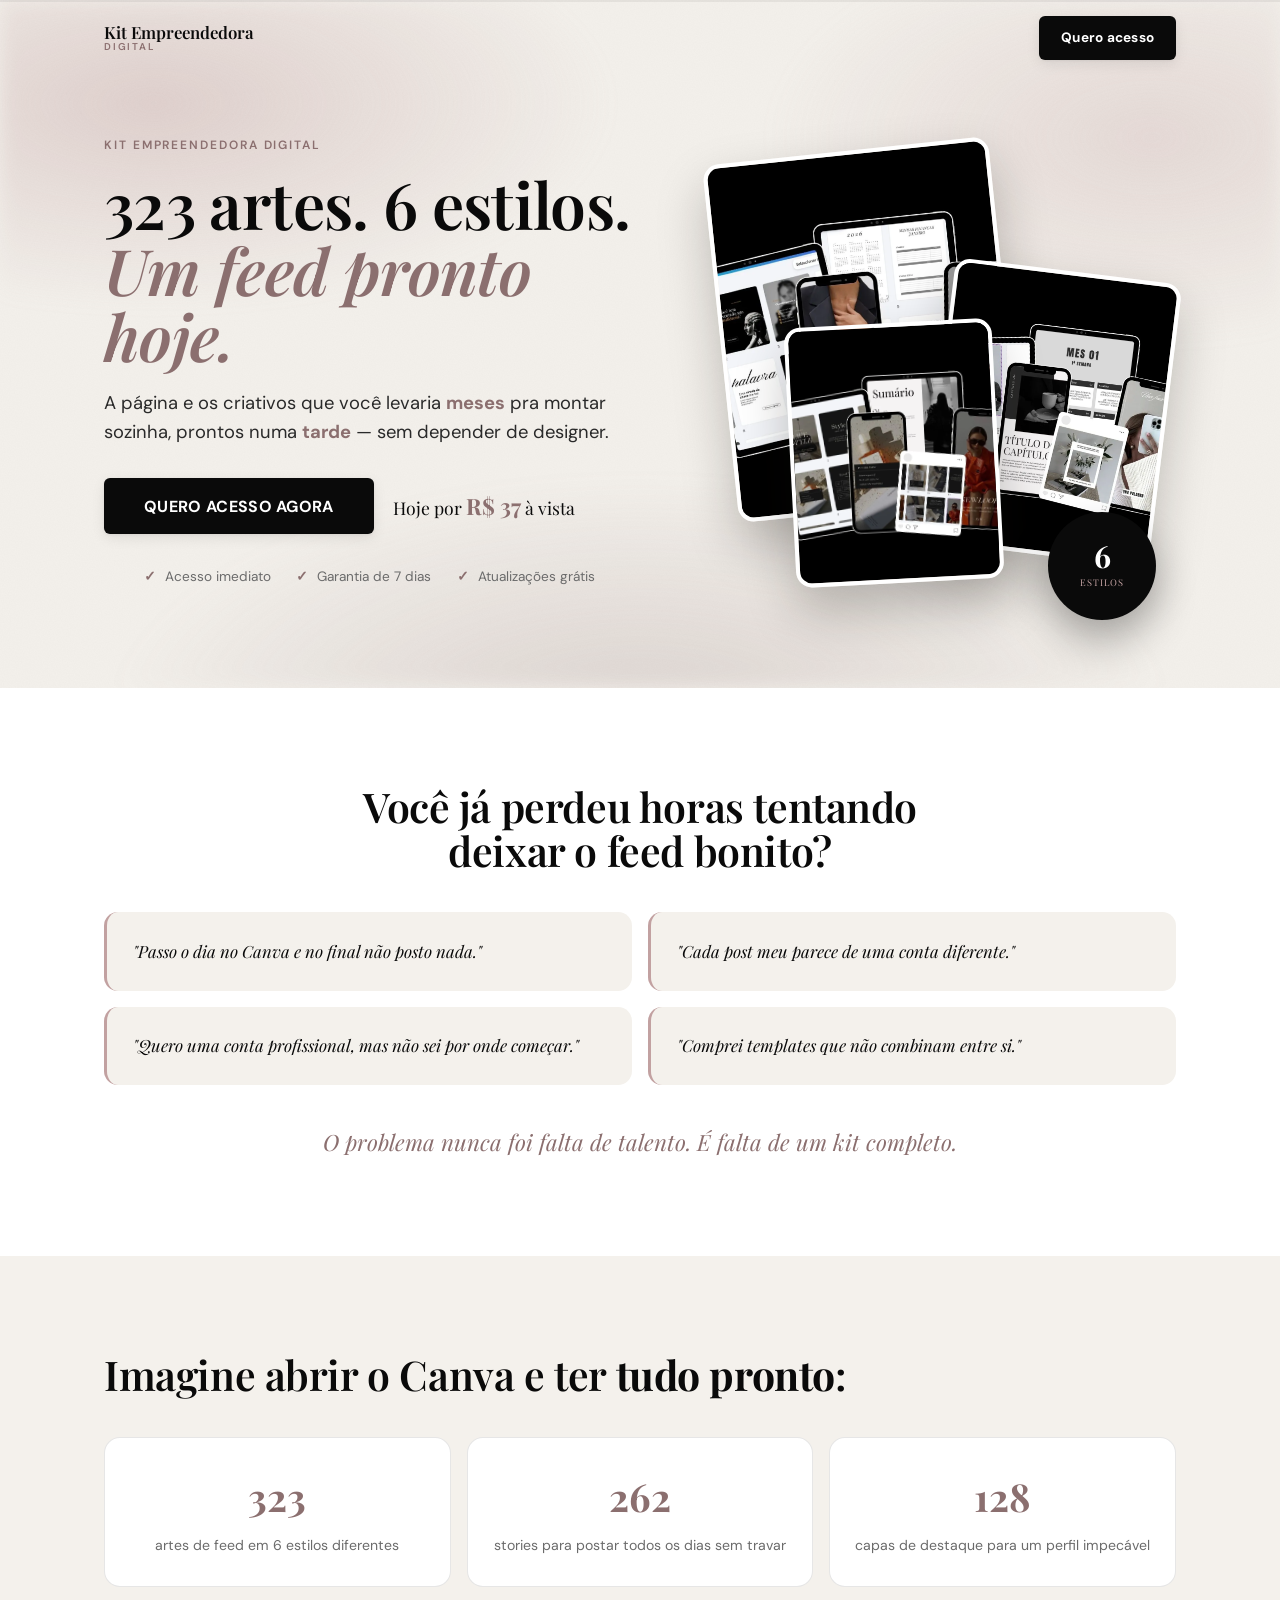
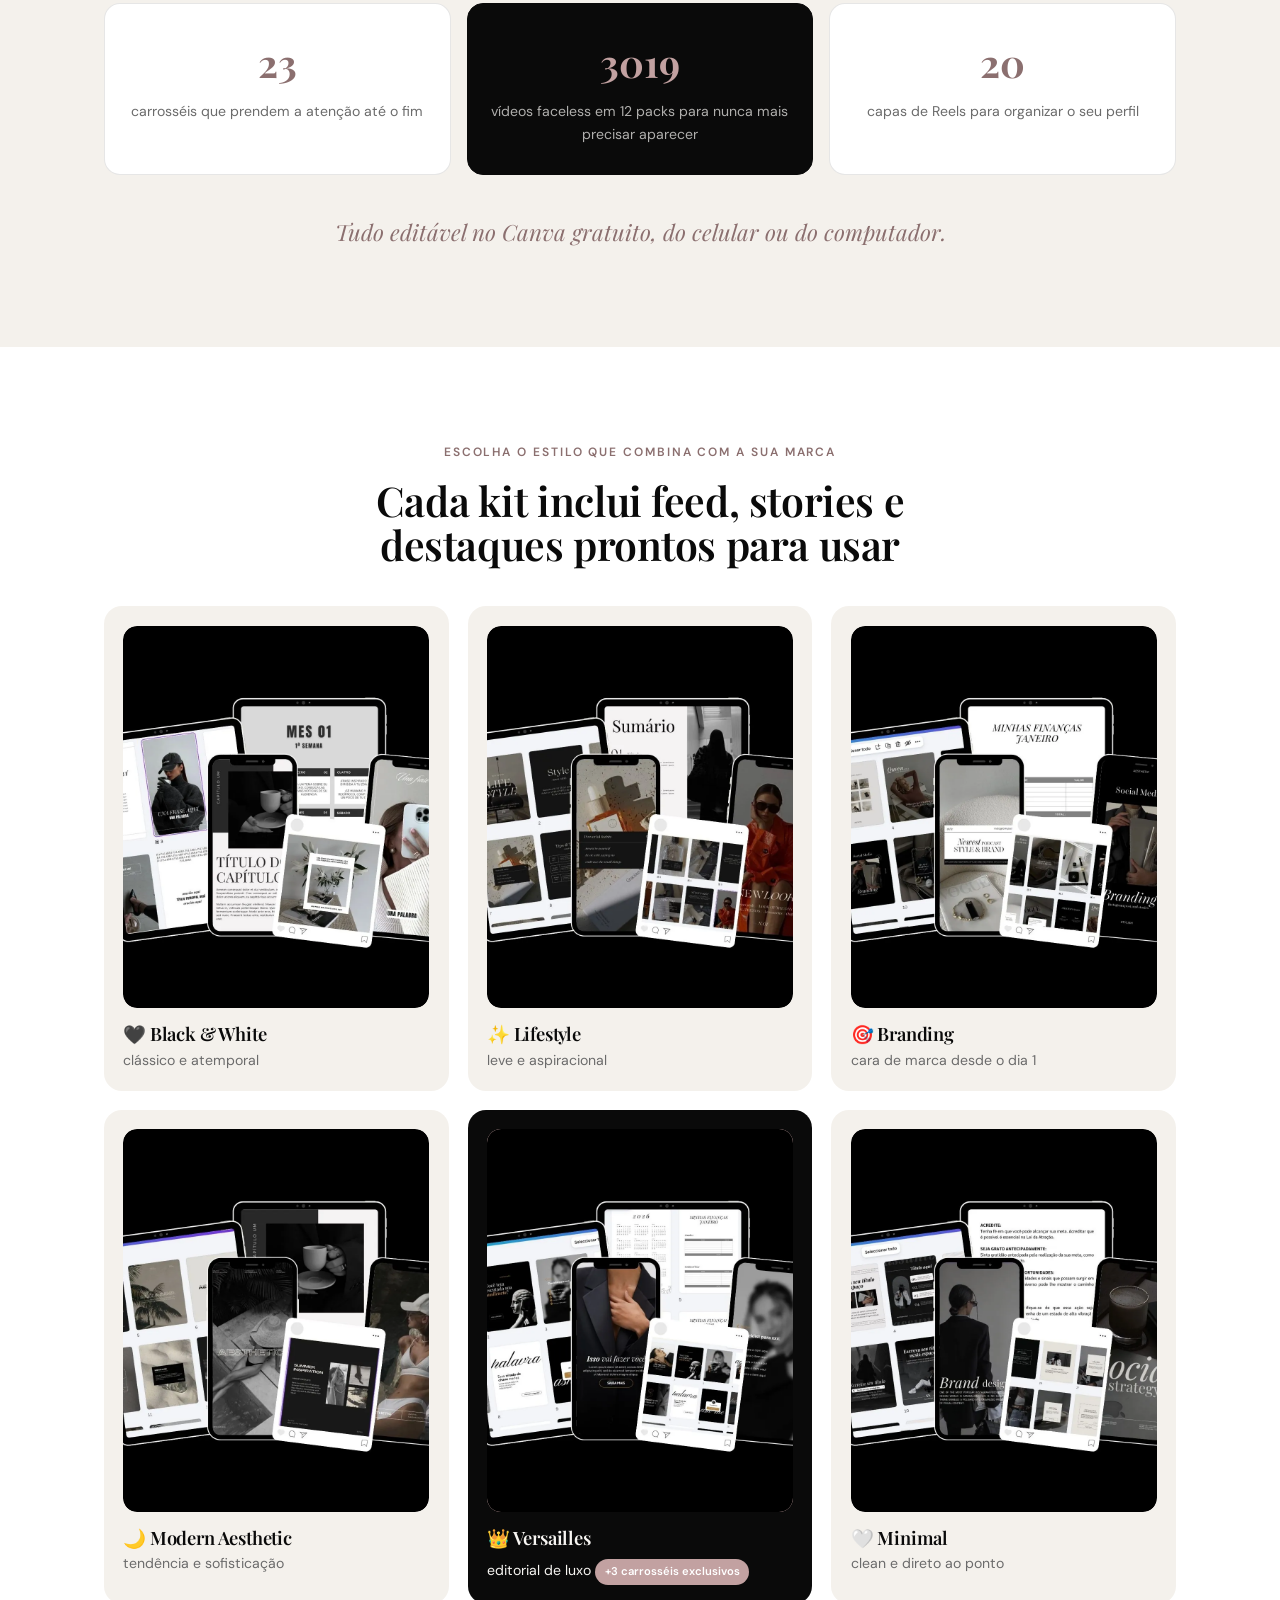
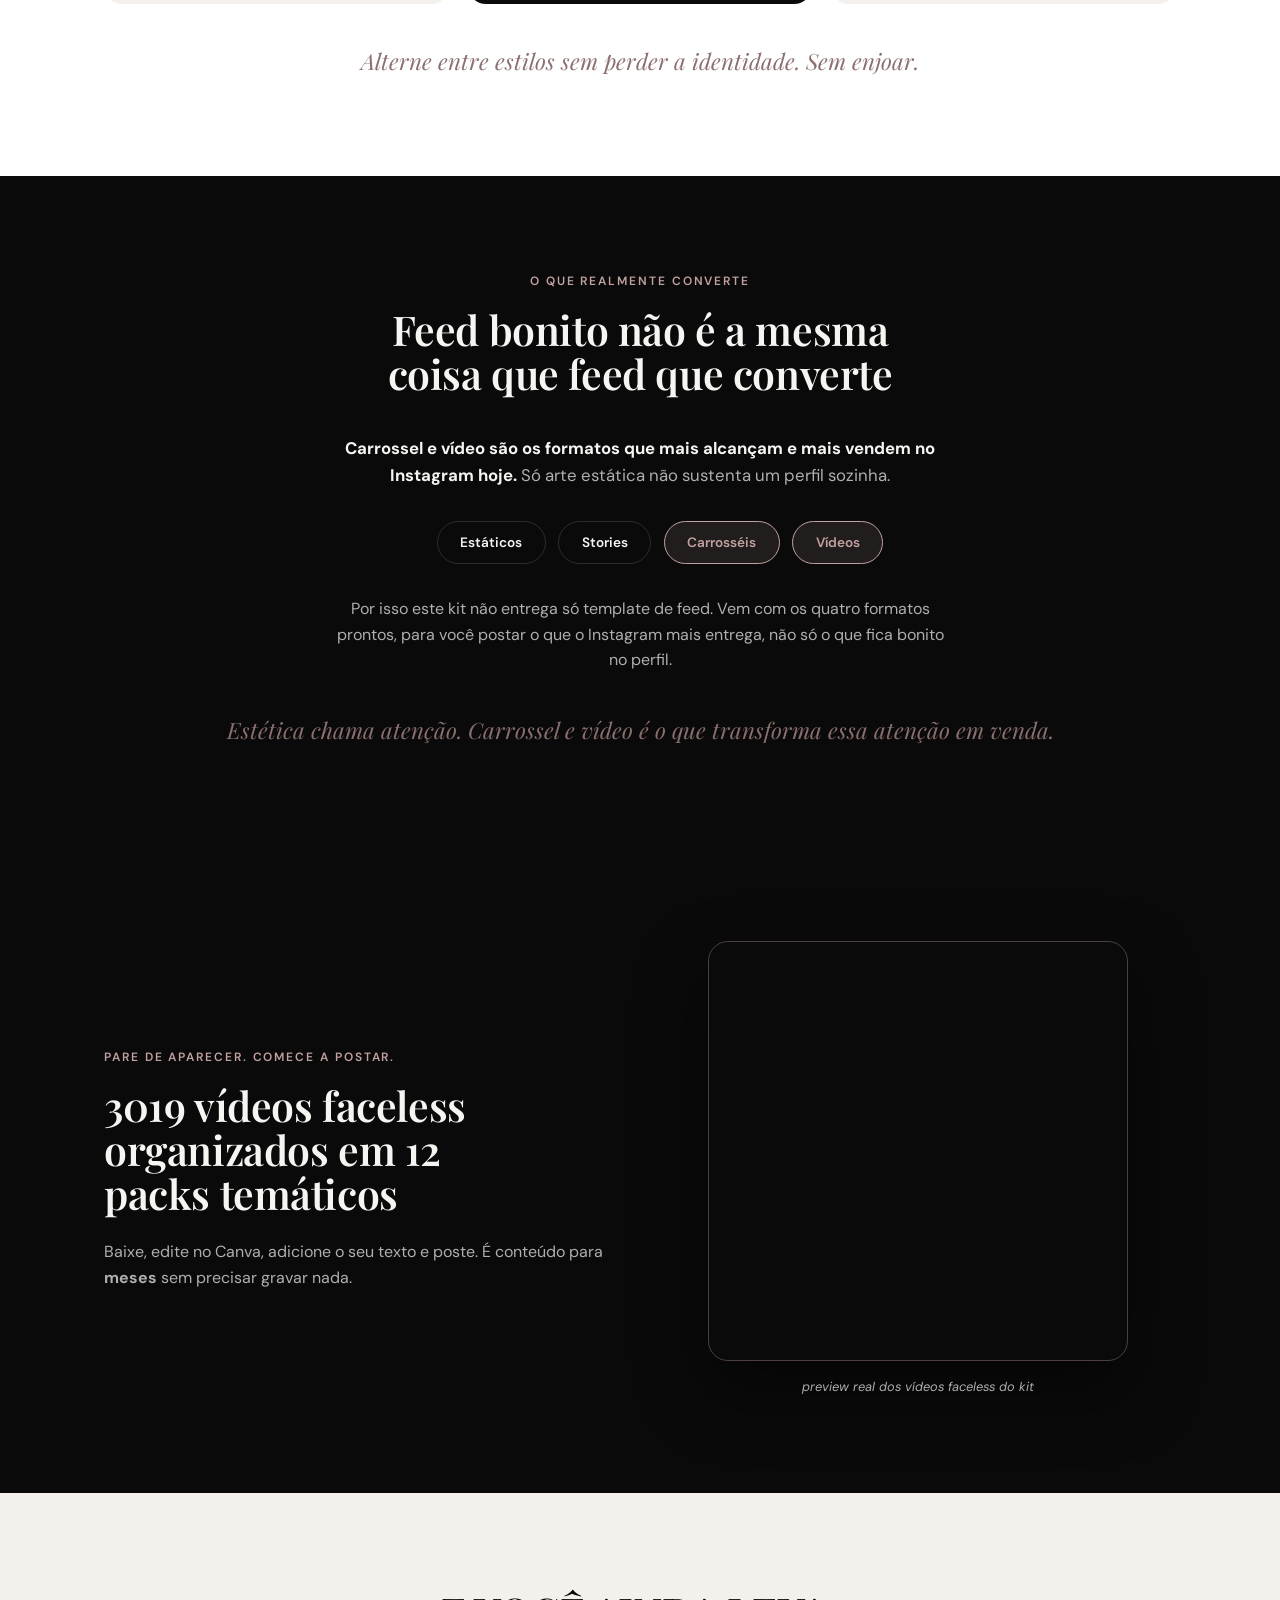
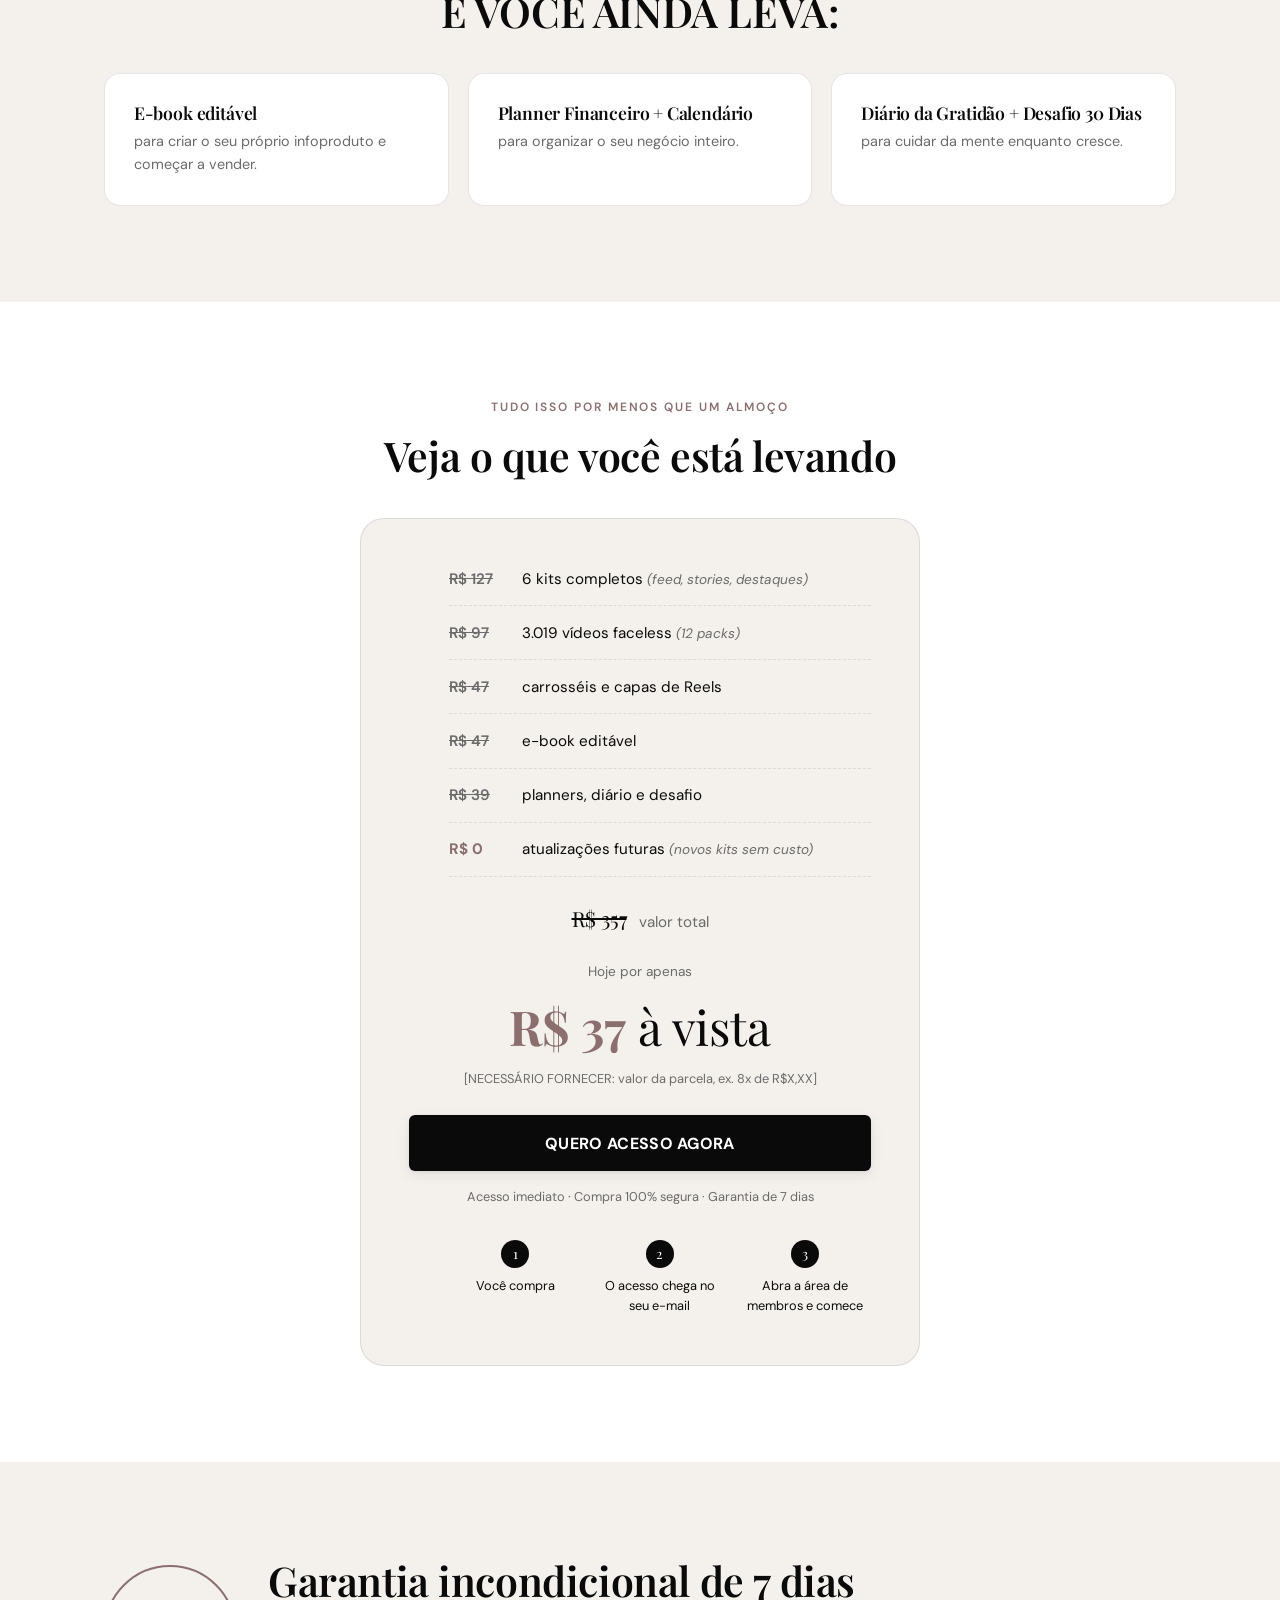
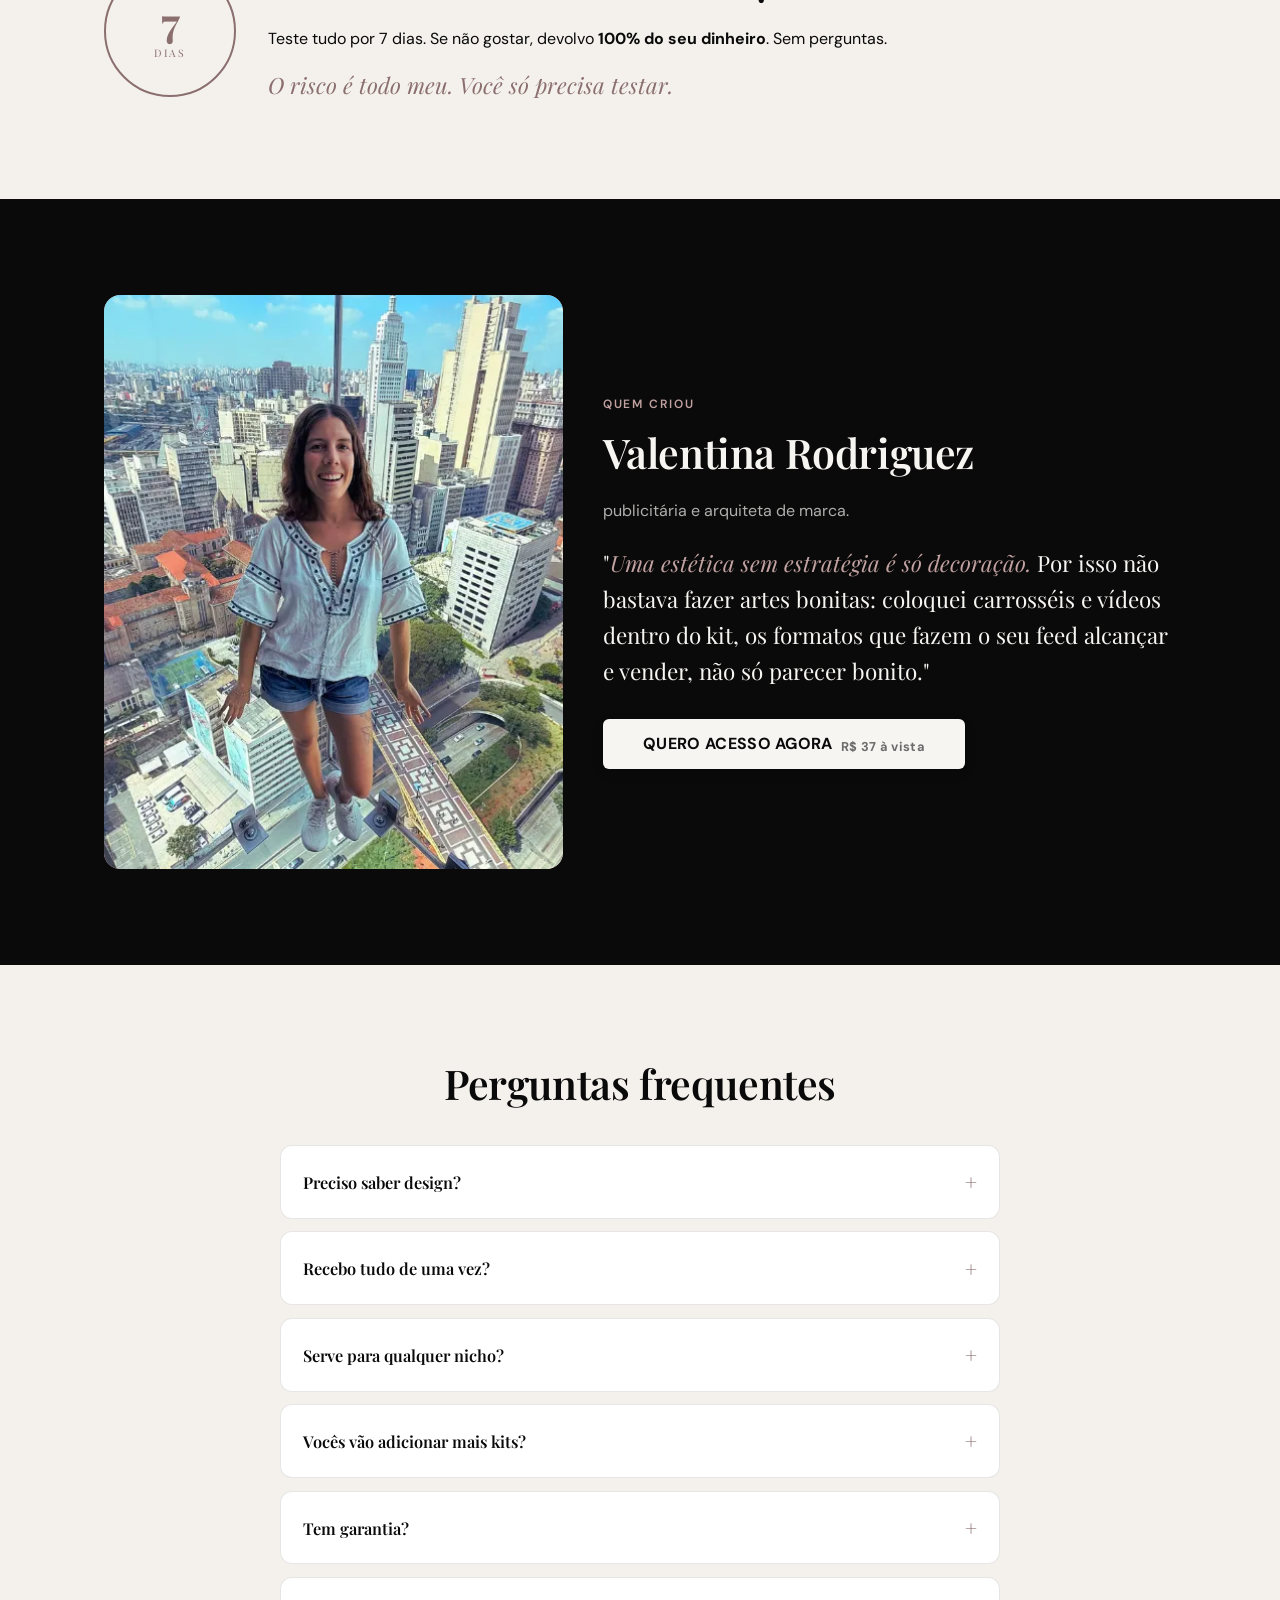
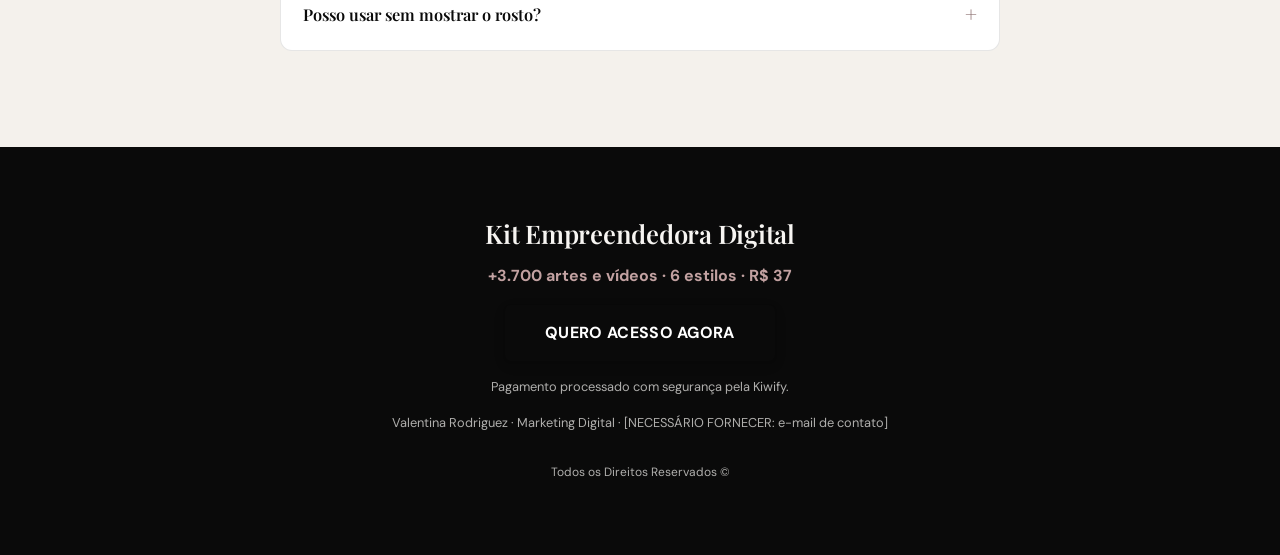
==== commit 7a21a381: "Add files via upload" ====
--- a/index.html
+++ b/index.html
@@ -10,7 +10,7 @@
 <link rel="preconnect" href="https://fonts.gstatic.com" crossorigin>
 <link href="https://fonts.googleapis.com/css2?family=Playfair+Display:ital,wght@0,500;0,600;0,700;1,500;1,600&family=DM+Sans:wght@400;500;600;700&display=swap" rel="stylesheet">
 
-<link rel="preload" as="image" href="assets/img/hero-mockup-produto.webp" fetchpriority="high">
+<link rel="preload" as="image" href="assets/img/estilo-versailles.webp" fetchpriority="high">
 
 <link rel="stylesheet" href="styles.css?v=20260720">
 </head>
@@ -38,32 +38,35 @@
 <main id="main">
 
 <!-- ============ 1. HERO ============ -->
-<section class="hero hero-fullbleed" id="hero" data-theme="dark">
-  <div class="hero-bg" aria-hidden="true">
-    <img src="assets/img/hero-mockup-produto.webp" alt="" fetchpriority="high" loading="eager" />
-    <div class="hero-scrim"></div>
-  </div>
-
-  <div class="hero-badge">
-    <span data-count-to="6">0</span>
-    <small>estilos</small>
-  </div>
-
-  <div class="container hero-inner">
-    <p class="kicker kicker-on-dark" data-reveal>KIT EMPREENDEDORA DIGITAL</p>
-    <h1 class="hero-title-hook" data-reveal>Escolha. Edite. <em>Publique.</em></h1>
-    <p class="hero-sub on-dark-sub" data-reveal><em>+1.200 artes em 6 estilos, prontas em uma tarde, sem depender de designer.</em></p>
-
-    <div class="hero-actions" data-reveal>
-      <a href="#oferta" class="btn btn-primary btn-lg" data-cursor data-magnetic data-magnetic-strength="0.3">QUERO ACESSO AGORA</a>
-      <p class="hero-price on-dark">Hoje por <strong>R$ 37</strong> à vista</p>
-    </div>
-
-    <ul class="hero-trust hero-trust-dark" data-reveal>
-      <li><span class="ico" aria-hidden="true">✓</span> Acesso imediato</li>
-      <li><span class="ico" aria-hidden="true">✓</span> Garantia de 7 dias</li>
-      <li><span class="ico" aria-hidden="true">✓</span> Atualizações grátis</li>
-    </ul>
+<section class="hero hero-clean" id="hero">
+  <div class="hero-texture" aria-hidden="true"></div>
+  <div class="container hero-grid-clean">
+    <div class="hero-clean-copy">
+      <p class="kicker" data-reveal>KIT EMPREENDEDORA DIGITAL</p>
+      <h1 class="hero-title-clean" data-reveal>323 artes. 6 estilos.<br><em>Um feed pronto hoje.</em></h1>
+      <p class="hero-sub-clean" data-reveal>A página e os criativos que você levaria <strong>meses</strong> pra montar sozinha, prontos numa <strong>tarde</strong> — sem depender de designer.</p>
+
+      <div class="hero-actions" data-reveal>
+        <a href="#oferta" class="btn btn-primary btn-lg" data-cursor data-magnetic data-magnetic-strength="0.3">QUERO ACESSO AGORA</a>
+        <p class="hero-price">Hoje por <strong>R$ 37</strong> à vista</p>
+      </div>
+
+      <ul class="hero-trust" data-reveal>
+        <li><span class="ico" aria-hidden="true">✓</span> Acesso imediato</li>
+        <li><span class="ico" aria-hidden="true">✓</span> Garantia de 7 dias</li>
+        <li><span class="ico" aria-hidden="true">✓</span> Atualizações grátis</li>
+      </ul>
+    </div>
+
+    <div class="hero-collage" data-reveal>
+      <img class="hero-float hero-float-1" src="assets/img/estilo-versailles.webp" alt="Estilo Versailles" loading="eager" />
+      <img class="hero-float hero-float-2" src="assets/img/estilo-black-white.webp" alt="Estilo Black & White" loading="eager" />
+      <img class="hero-float hero-float-3" src="assets/img/estilo-lifestyle.webp" alt="Estilo Lifestyle" loading="eager" />
+      <div class="hero-badge">
+        <span data-count-to="6">0</span>
+        <small>estilos</small>
+      </div>
+    </div>
   </div>
 </section>
 
--- a/styles.css
+++ b/styles.css
@@ -131,62 +131,77 @@
 .nav { position: fixed; top: 0; inset-inline: 0; z-index: 100; transition: background-color .4s var(--ease-out), backdrop-filter .4s var(--ease-out), box-shadow .4s var(--ease-out); }
 .nav.is-scrolled { background: rgba(255,255,255,.9); backdrop-filter: blur(12px); -webkit-backdrop-filter: blur(12px); box-shadow: 0 1px 0 rgba(0,0,0,.08); }
 .nav-inner { display: flex; align-items: center; justify-content: space-between; height: 76px; }
-.nav-brand { font-family: var(--serif); font-weight: 600; font-size: 1.05rem; display: flex; flex-direction: column; line-height: 1.1; color: var(--on-dark); transition: color .4s var(--ease-out); }
-.nav-brand span { font-family: var(--sans); font-size: .62rem; letter-spacing: .18em; text-transform: uppercase; color: var(--accent); font-weight: 600; transition: color .4s var(--ease-out); }
-.nav.is-scrolled .nav-brand { color: var(--ink); }
-.nav.is-scrolled .nav-brand span { color: var(--accent-2); }
+.nav-brand { font-family: var(--serif); font-weight: 600; font-size: 1.05rem; display: flex; flex-direction: column; line-height: 1.1; color: var(--ink); }
+.nav-brand span { font-family: var(--sans); font-size: .62rem; letter-spacing: .18em; text-transform: uppercase; color: var(--accent-2); font-weight: 600; }
 
 /* =============================================================
    7. Hero
    ============================================================= */
-.hero-fullbleed {
-  position: relative; overflow: clip; isolation: isolate;
-  min-height: 92vh; display: flex; align-items: flex-end;
+.hero-clean {
+  position: relative; overflow: clip;
   padding-top: calc(var(--section-mobile) + 76px); padding-bottom: var(--section-mobile);
 }
-@media (min-width: 720px) { .hero-fullbleed { min-height: 88vh; padding-bottom: var(--section); } }
-
-.hero-bg { position: absolute; inset: 0; z-index: -1; background: var(--dark); }
-.hero-bg img { width: 100%; height: 100%; object-fit: cover; object-position: center 35%; }
-.hero-scrim {
-  position: absolute; inset: 0;
+@media (min-width: 720px) { .hero-clean { padding-bottom: var(--section); } }
+
+.hero-texture {
+  position: absolute; inset: 0; z-index: -2; background: var(--cream);
+}
+.hero-texture::before {
+  content: ""; position: absolute; inset: 0;
   background:
-    linear-gradient(180deg, rgba(10,8,7,.32) 0%, rgba(10,8,7,.18) 30%, rgba(10,8,7,.45) 78%, rgba(10,8,7,.72) 100%),
-    linear-gradient(100deg, rgba(10,8,7,.82) 0%, rgba(10,8,7,.66) 38%, rgba(10,8,7,.32) 62%, rgba(10,8,7,.05) 88%);
-}
-
-.hero-inner { position: relative; max-width: 640px; }
-.hero-title-hook {
-  font-size: clamp(2.6rem, 7vw, 5rem); color: var(--on-dark); line-height: 1;
-}
-.hero-title-hook em { color: var(--accent); font-style: italic; }
-.hero-sub { font-family: var(--serif); font-size: clamp(1.05rem, 1.8vw, 1.3rem); margin-top: 1.2rem; max-width: 46ch; }
-.hero-inner .hero-sub {
-  display: inline-block;
-  background: rgba(10,8,7,.55); backdrop-filter: blur(6px); -webkit-backdrop-filter: blur(6px);
-  padding: .6rem 1rem; border-radius: 10px;
-  box-decoration-break: clone; -webkit-box-decoration-break: clone;
-}
+    radial-gradient(ellipse 60% 50% at 12% 15%, rgba(194,161,161,.4) 0%, transparent 60%),
+    radial-gradient(ellipse 55% 55% at 90% 20%, rgba(194,161,161,.28) 0%, transparent 55%),
+    radial-gradient(ellipse 70% 60% at 50% 105%, rgba(139,111,111,.22) 0%, transparent 60%);
+  filter: blur(10px);
+}
+.hero-texture::after {
+  content: ""; position: absolute; inset: 0; opacity: .5; mix-blend-mode: multiply;
+  background-image: url("data:image/svg+xml;utf8,<svg xmlns='http://www.w3.org/2000/svg' width='120' height='120'><filter id='n'><feTurbulence type='fractalNoise' baseFrequency='0.85' numOctaves='2' stitchTiles='stitch'/><feColorMatrix type='matrix' values='0 0 0 0 0  0 0 0 0 0  0 0 0 0 0  0 0 0 0.035 0'/></filter><rect width='100%25' height='100%25' filter='url(%23n)'/></svg>");
+}
+
+.hero-grid-clean { position: relative; display: grid; gap: 3rem; align-items: center; }
+@media (min-width: 960px) { .hero-grid-clean { grid-template-columns: 1.1fr 1fr; gap: 2rem; } }
+
+.hero-title-clean {
+  font-size: clamp(2.4rem, 5.6vw, 4rem); line-height: 1.03; margin-top: .8rem;
+}
+.hero-title-clean em { color: var(--accent-2); font-style: italic; }
+.hero-sub-clean { font-family: var(--sans); font-size: clamp(1rem, 1.6vw, 1.15rem); line-height: 1.55; margin-top: 1.3rem; max-width: 48ch; color: var(--ink-soft); }
+.hero-sub-clean strong { color: var(--accent-2); font-weight: 700; }
+
 .hero-actions { margin-top: 2rem; display: flex; align-items: center; gap: 1.2rem; flex-wrap: wrap; }
 .hero-price { font-family: var(--serif); font-size: 1.1rem; }
-.hero-price.on-dark { color: var(--on-dark); }
-.hero-price strong { font-size: 1.4rem; color: var(--accent); }
+.hero-price strong { font-size: 1.4rem; color: var(--accent-2); }
 .hero-trust { margin-top: 2rem; display: flex; gap: 1.6rem; flex-wrap: wrap; list-style: none; font-size: .85rem; color: var(--ink-mute); }
 .hero-trust .ico { color: var(--accent-2); font-weight: 700; margin-right: .3rem; }
-.hero-trust-dark { color: var(--on-dark-mute); }
-.hero-trust-dark .ico { color: var(--accent); }
+
+/* Floating card collage */
+.hero-collage { position: relative; min-height: 360px; }
+@media (min-width: 720px) { .hero-collage { min-height: 460px; } }
+.hero-float {
+  position: absolute; width: 46%; aspect-ratio: 4/5; object-fit: cover;
+  border-radius: 16px; box-shadow: 0 24px 50px rgba(23,19,15,.25);
+  border: 4px solid var(--bg);
+  transition: transform .5s var(--ease-soft);
+}
+.hero-float-1 { width: 58%; top: 4%; left: 8%; transform: rotate(-6deg); z-index: 1; }
+.hero-float-2 { top: 30%; right: 2%; transform: rotate(7deg); z-index: 2; }
+.hero-float-3 { width: 42%; bottom: 2%; left: 22%; transform: rotate(-3deg); z-index: 3; }
+.hero-collage:hover .hero-float-1 { transform: rotate(-8deg) translateY(-4px); }
+.hero-collage:hover .hero-float-2 { transform: rotate(9deg) translateY(-4px); }
+.hero-collage:hover .hero-float-3 { transform: rotate(-1deg) translateY(-6px); }
 
 .hero-badge {
-  position: absolute; top: calc(var(--section-mobile) + 76px + 1.5rem); right: 24px; z-index: 2;
-  width: 100px; height: 100px; border-radius: 50%;
-  background: var(--on-dark); color: var(--dark);
+  position: absolute; bottom: -6%; right: 4%; z-index: 4;
+  width: 92px; height: 92px; border-radius: 50%;
+  background: var(--ink); color: var(--bg);
   display: flex; flex-direction: column; align-items: center; justify-content: center;
-  box-shadow: 0 20px 40px rgba(0,0,0,.35);
+  box-shadow: 0 20px 40px rgba(0,0,0,.3);
   font-family: var(--serif);
 }
-@media (min-width: 720px) { .hero-badge { top: calc(var(--section) + 76px + 1.5rem); right: 40px; width: 116px; height: 116px; } }
-.hero-badge span { font-size: 2rem; font-weight: 700; line-height: 1; }
-.hero-badge small { font-size: .6rem; letter-spacing: .1em; text-transform: uppercase; margin-top: .2rem; color: var(--accent-2); }
+@media (min-width: 720px) { .hero-badge { width: 108px; height: 108px; } }
+.hero-badge span { font-size: 1.9rem; font-weight: 700; line-height: 1; }
+.hero-badge small { font-size: .58rem; letter-spacing: .1em; text-transform: uppercase; margin-top: .2rem; color: var(--accent); }
 
 /* Placeholder panels (stand-in for real photography) */
 .placeholder-panel {
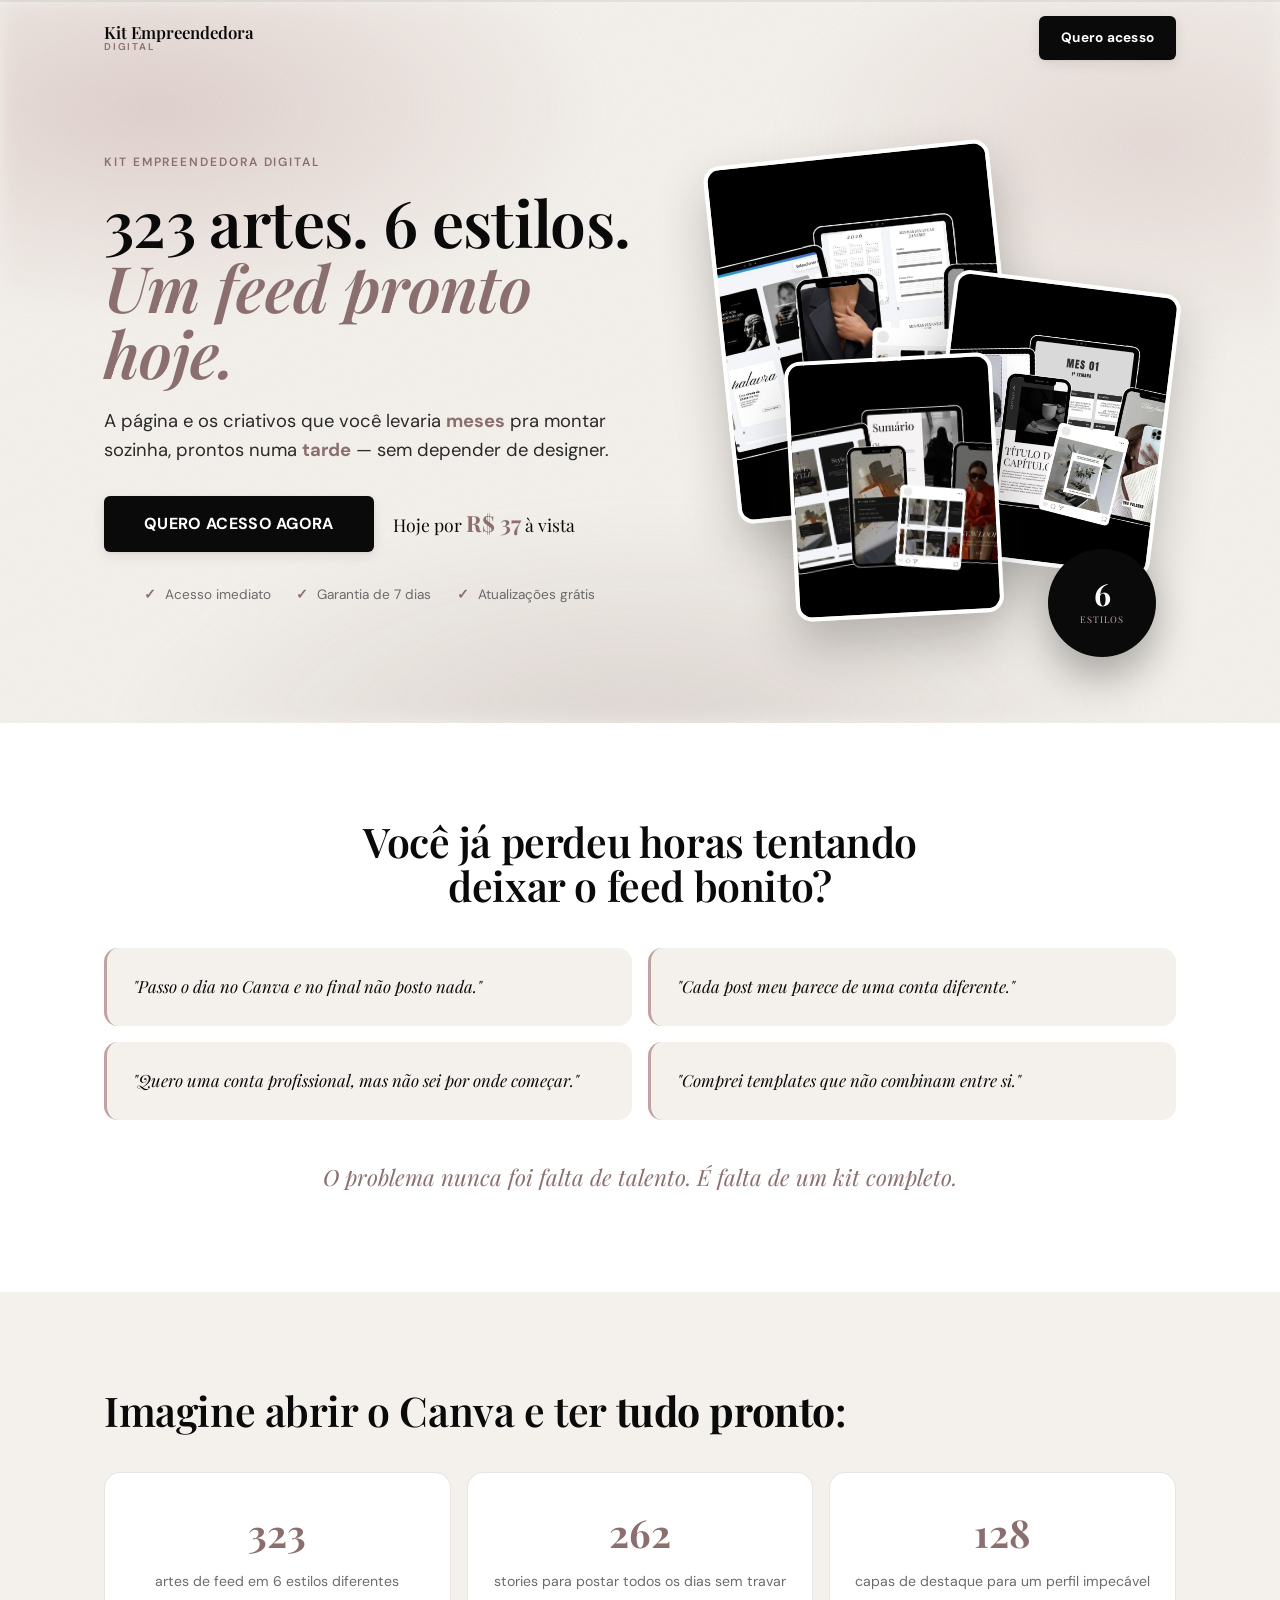
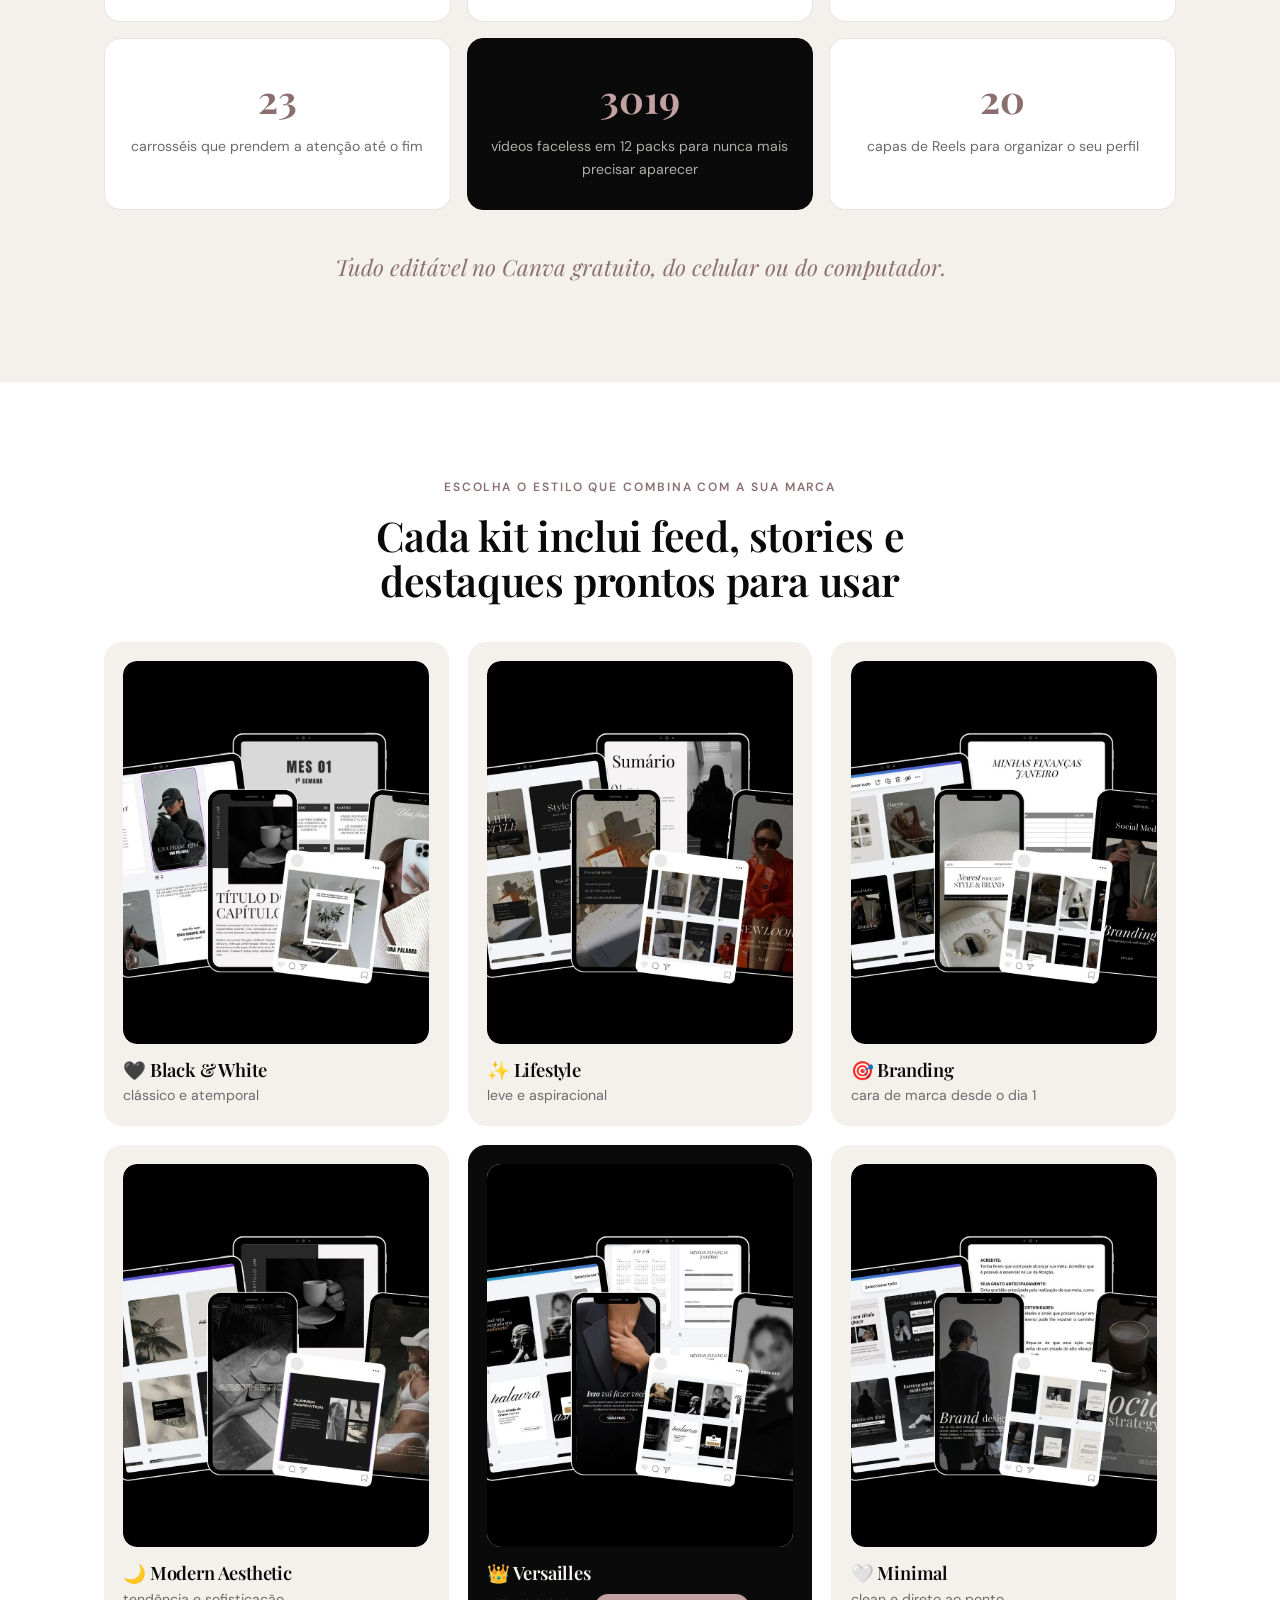
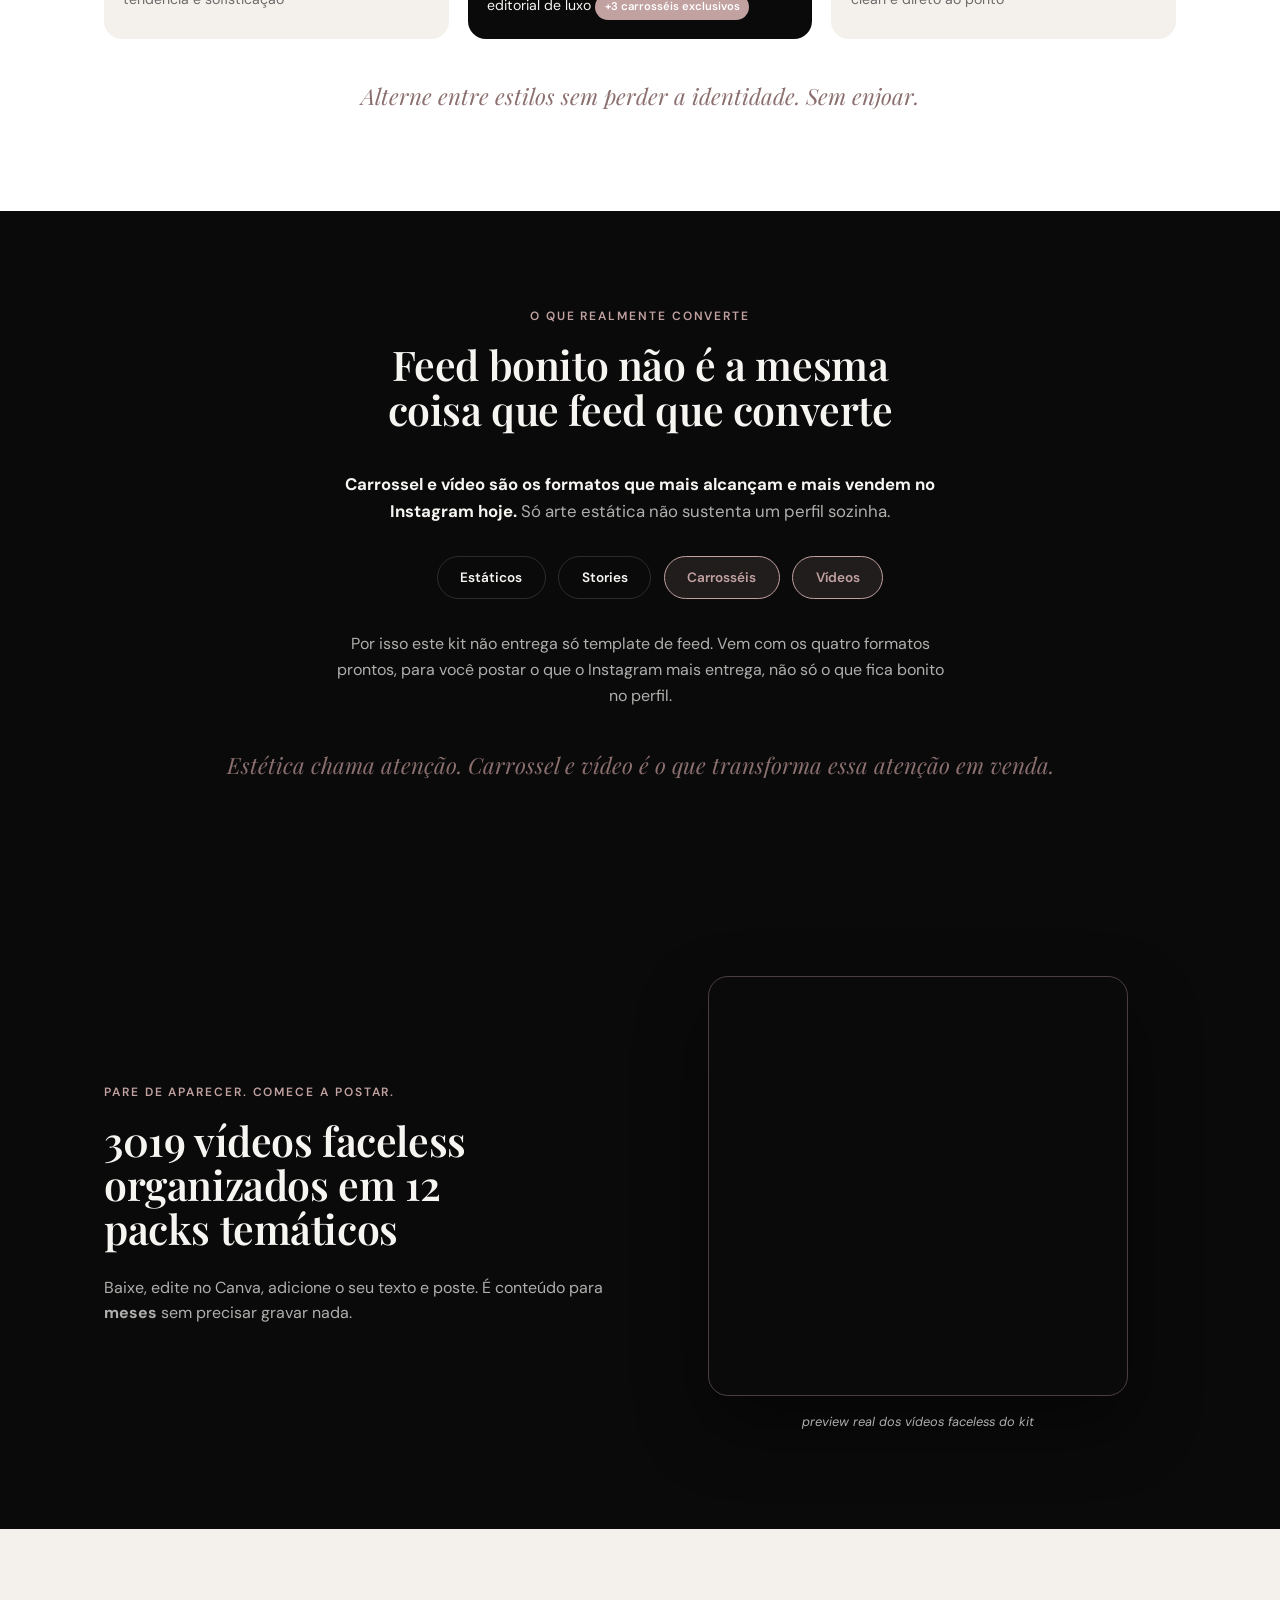
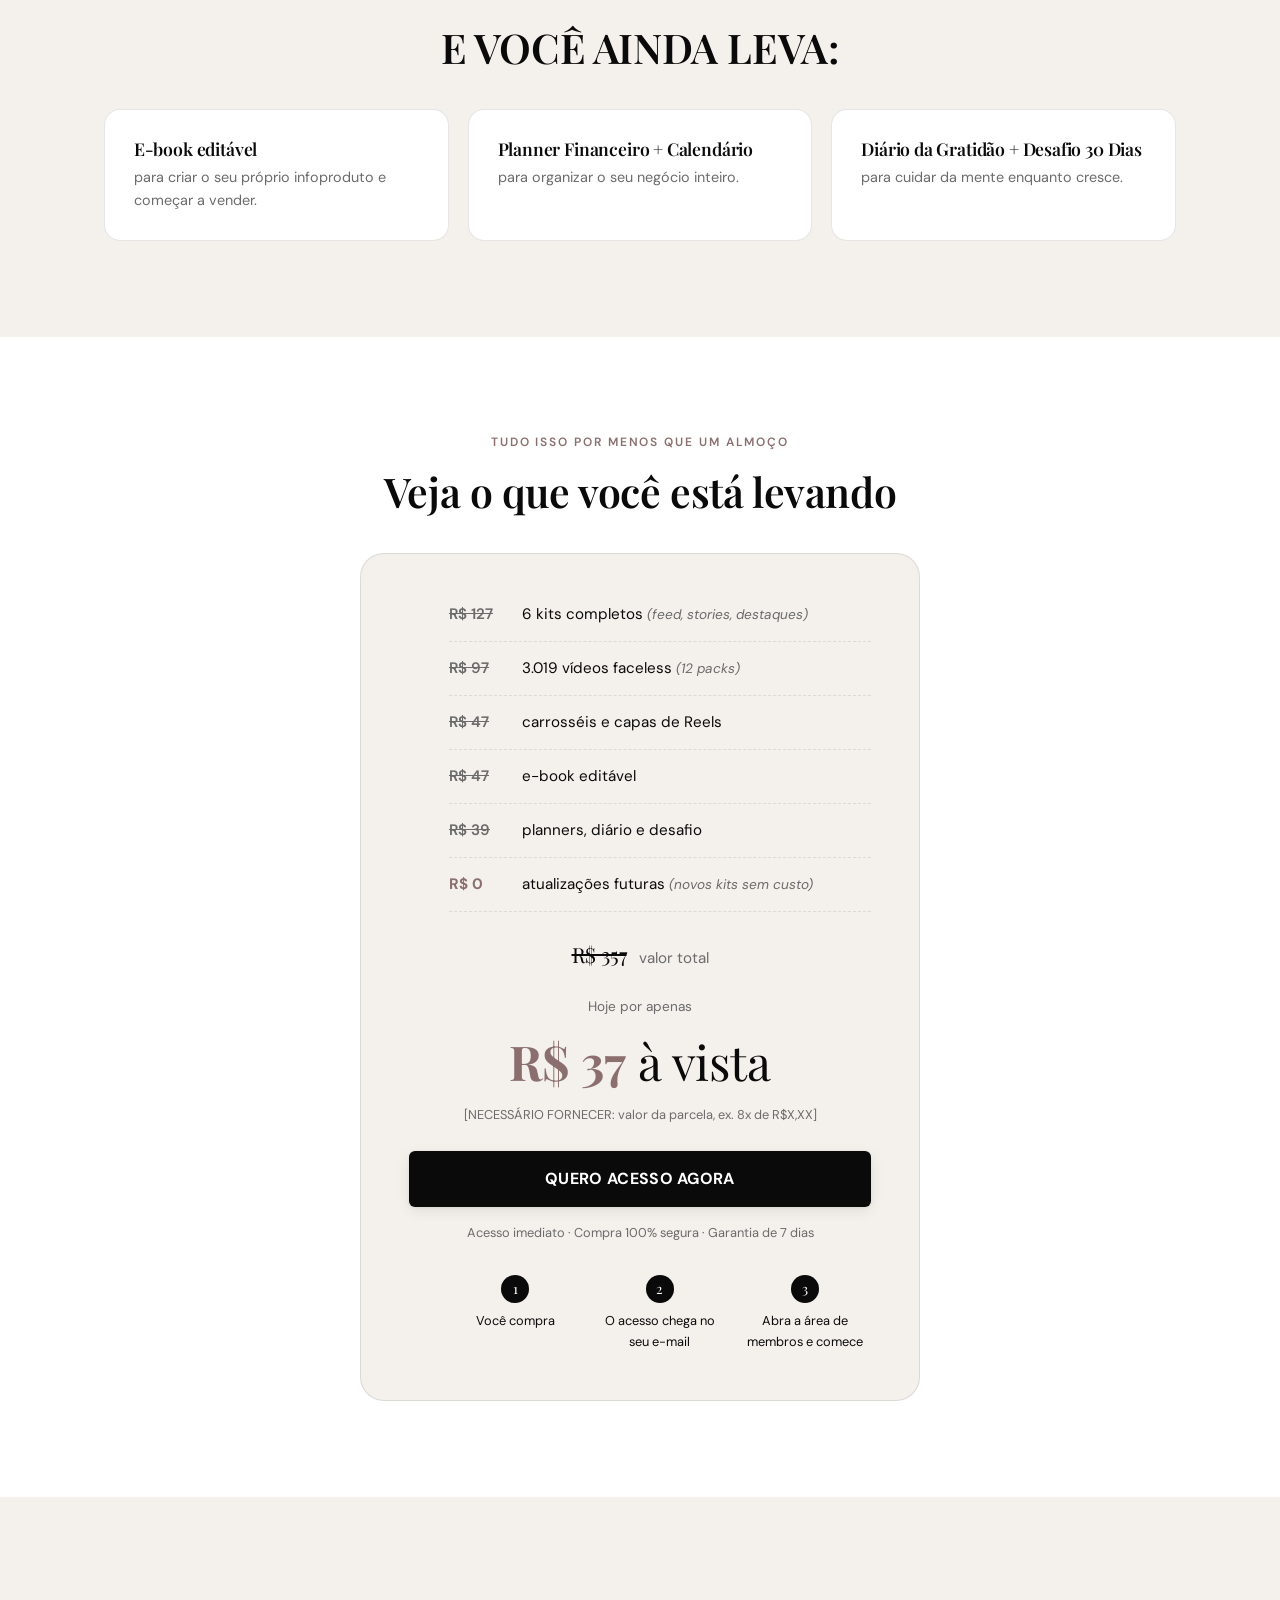
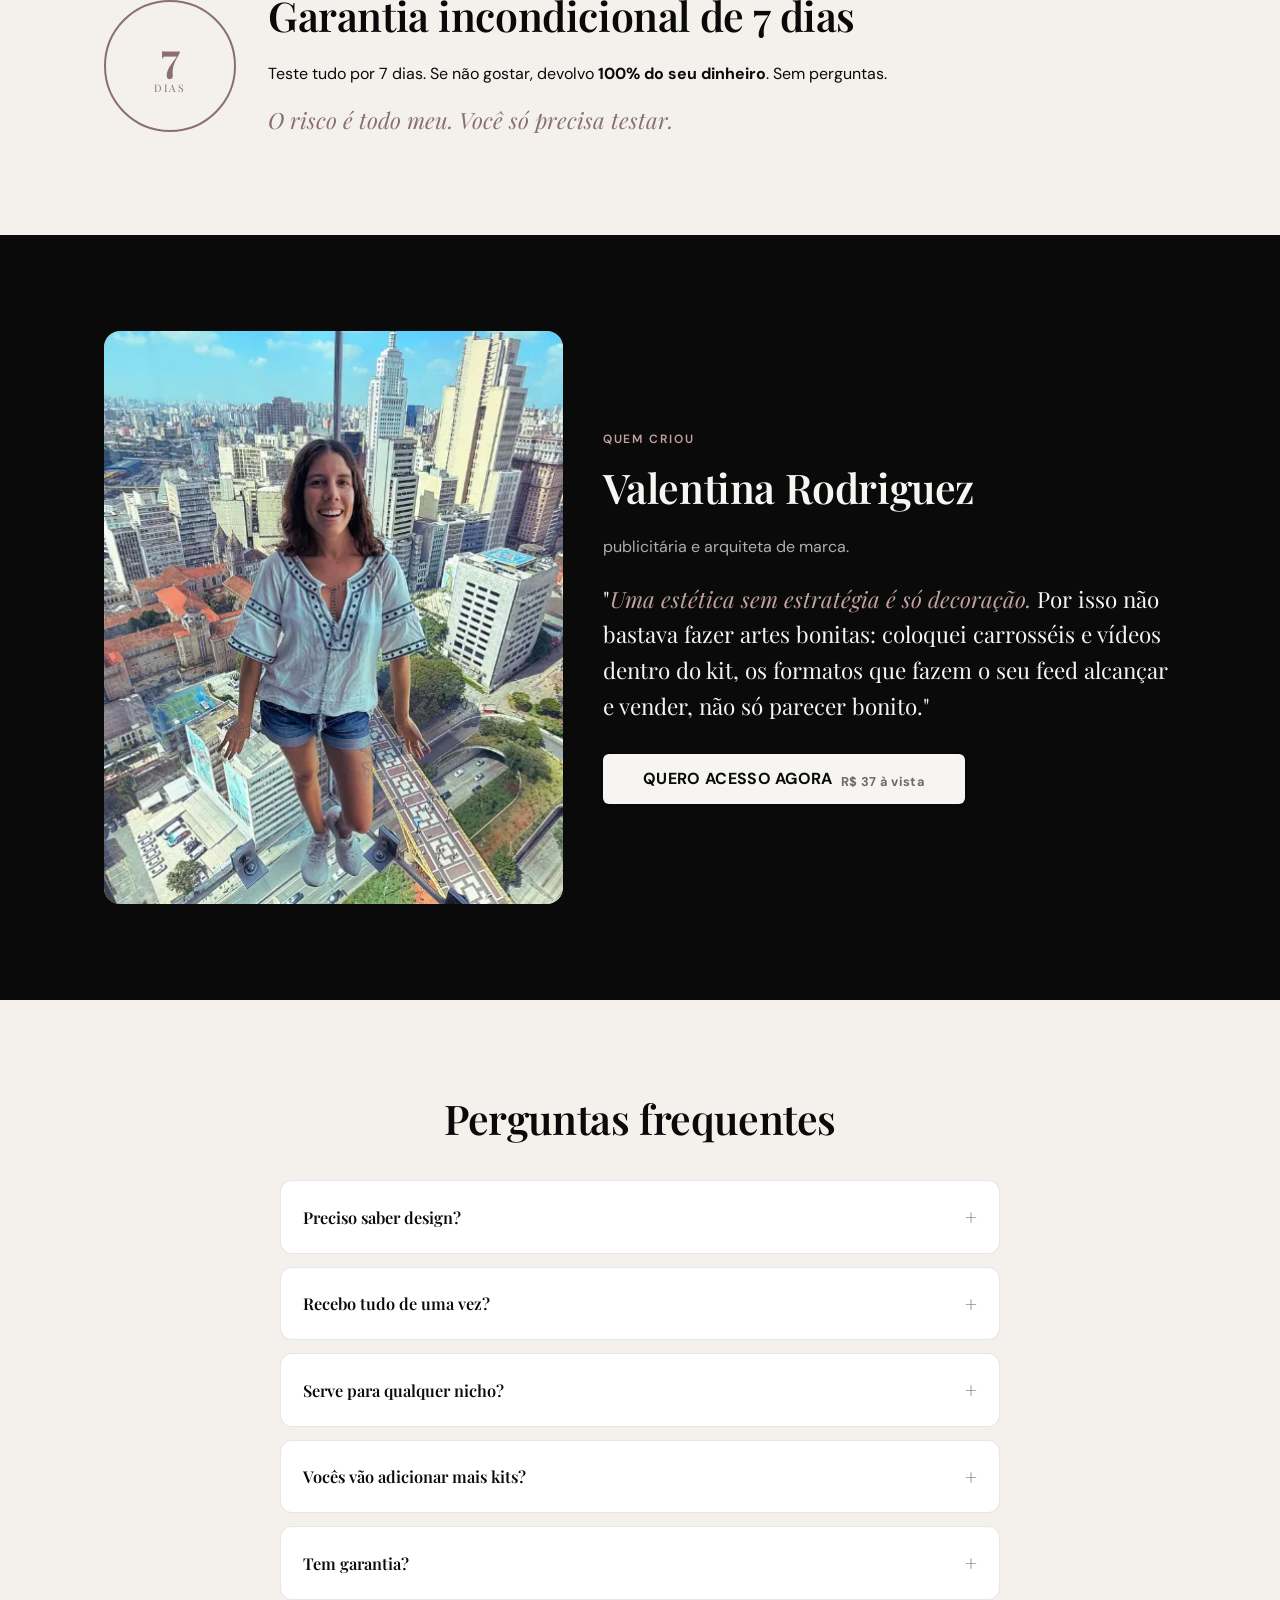
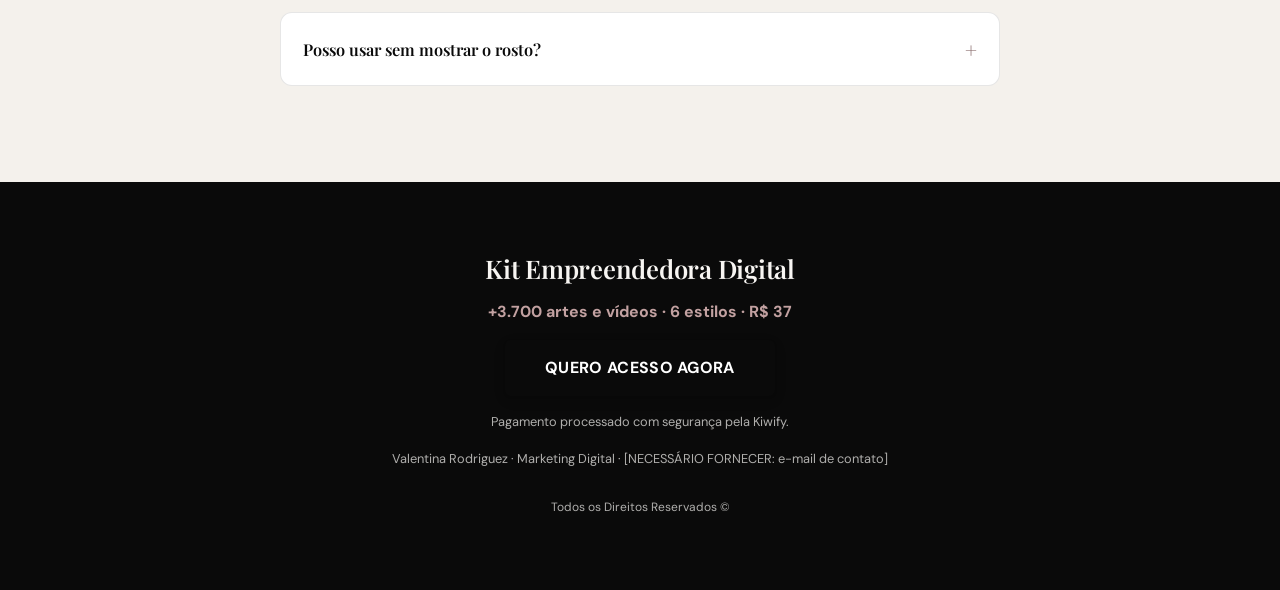
==== commit d250d693: "Agrega link de checkout do Kiwify no botao de oferta Co-Authored-By: Claude Sonnet 5 <noreply@anthro" ====
--- a/index.html
+++ b/index.html
@@ -241,7 +241,7 @@
         <span class="offer-price-installment">[NECESSÁRIO FORNECER: valor da parcela, ex. 8x de R$X,XX]</span>
       </div>
 
-      <a href="[NECESSÁRIO FORNECER: link de checkout Kiwify]" class="btn btn-primary btn-lg btn-block" data-cursor data-magnetic data-magnetic-strength="0.2">QUERO ACESSO AGORA</a>
+      <a href="https://pay.kiwify.com.br/alx0djB" class="btn btn-primary btn-lg btn-block" data-cursor data-magnetic data-magnetic-strength="0.2">QUERO ACESSO AGORA</a>
       <p class="offer-trust">Acesso imediato · Compra 100% segura · Garantia de 7 dias</p>
 
       <ol class="offer-steps">
--- a/styles.css
+++ b/styles.css
@@ -176,8 +176,8 @@
 .hero-trust .ico { color: var(--accent-2); font-weight: 700; margin-right: .3rem; }
 
 /* Floating card collage */
-.hero-collage { position: relative; min-height: 360px; }
-@media (min-width: 720px) { .hero-collage { min-height: 460px; } }
+.hero-collage { position: relative; width: 100%; aspect-ratio: 1 / 1; max-width: 520px; margin-inline: auto; }
+@media (min-width: 960px) { .hero-collage { margin-inline: 0; } }
 .hero-float {
   position: absolute; width: 46%; aspect-ratio: 4/5; object-fit: cover;
   border-radius: 16px; box-shadow: 0 24px 50px rgba(23,19,15,.25);
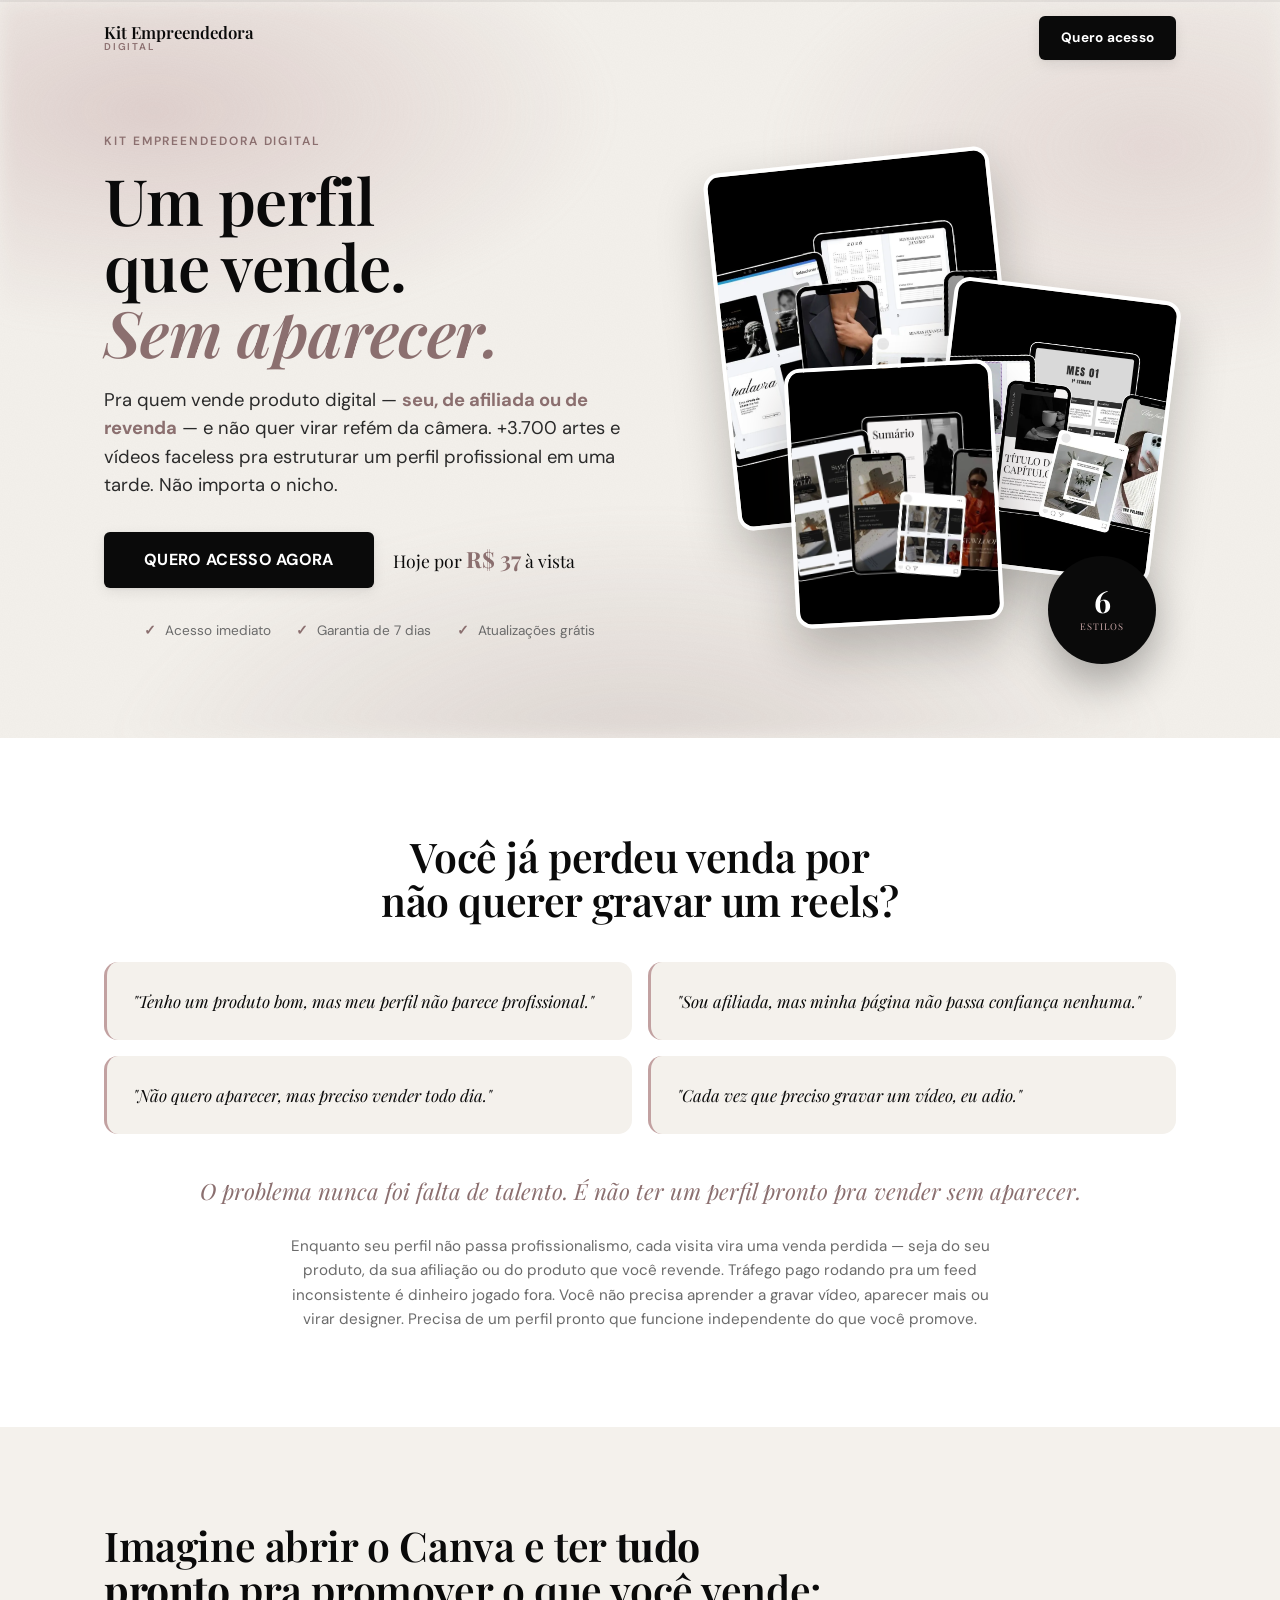
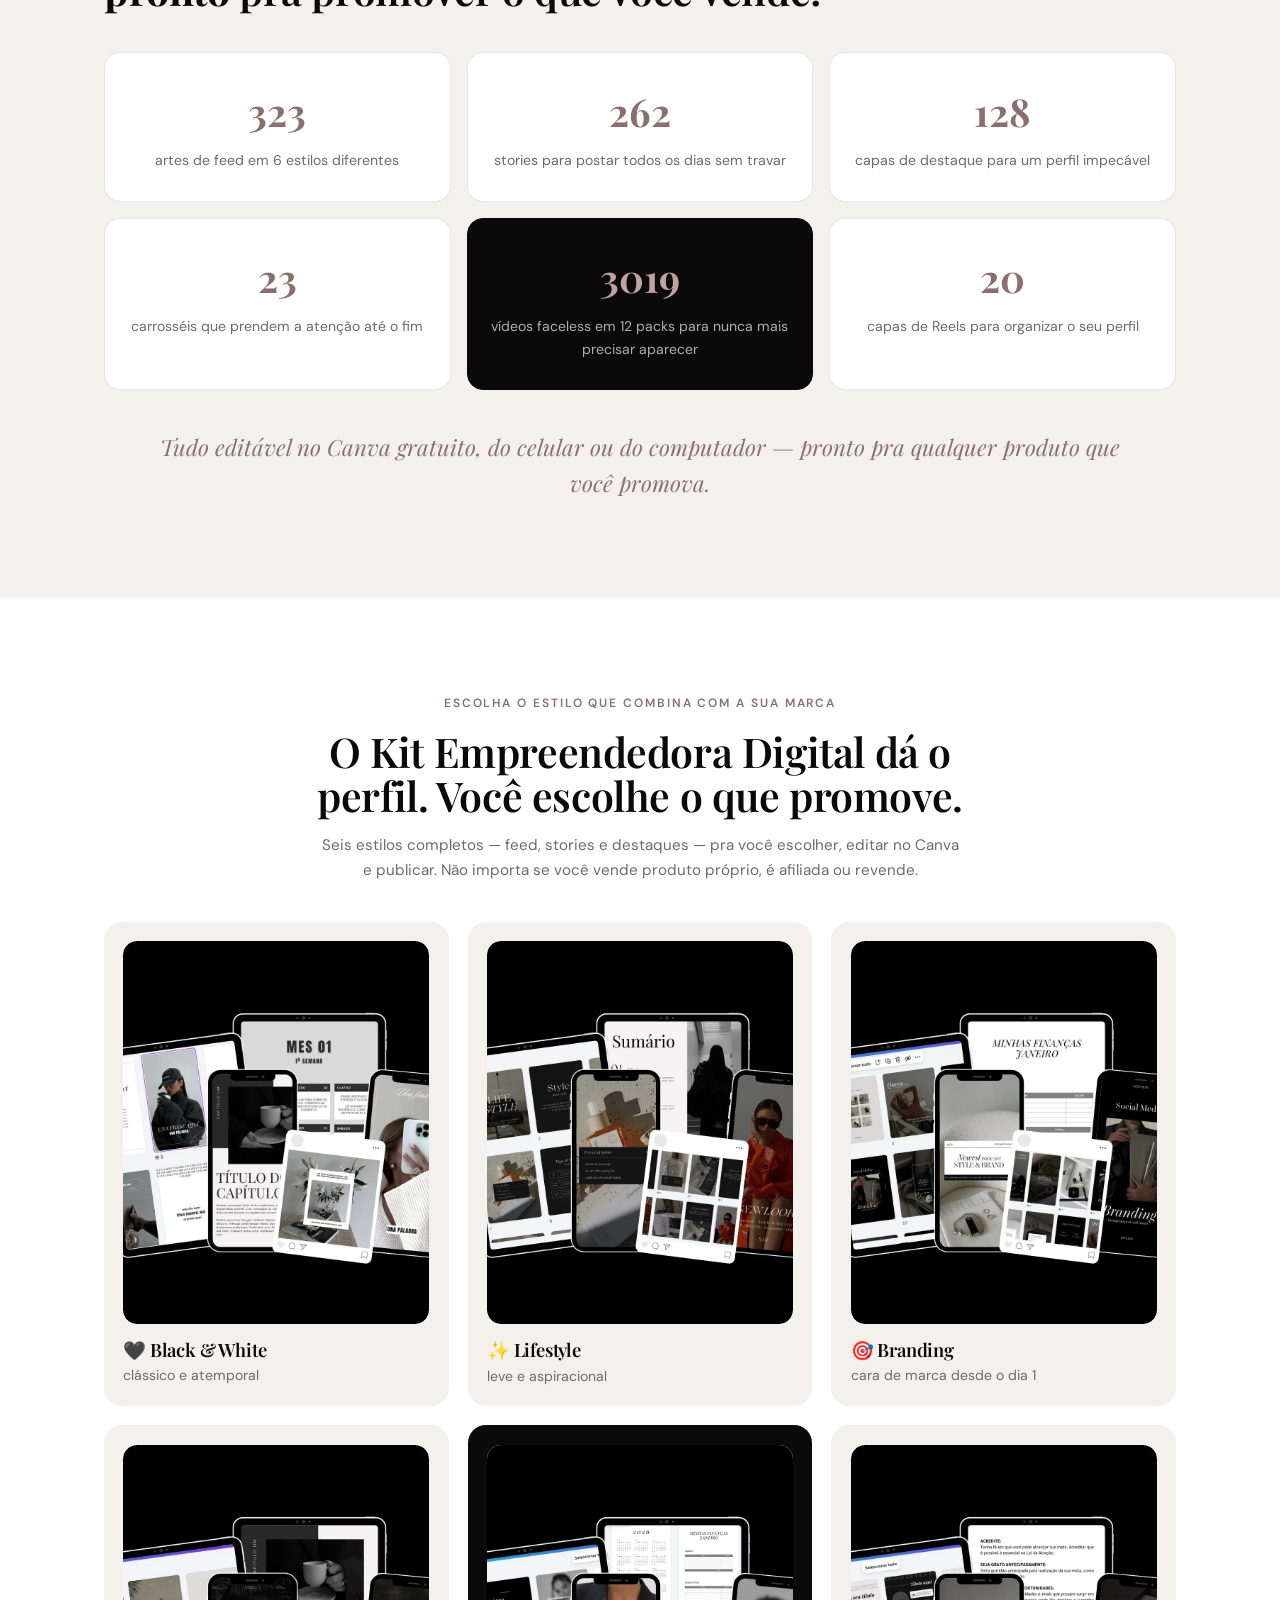
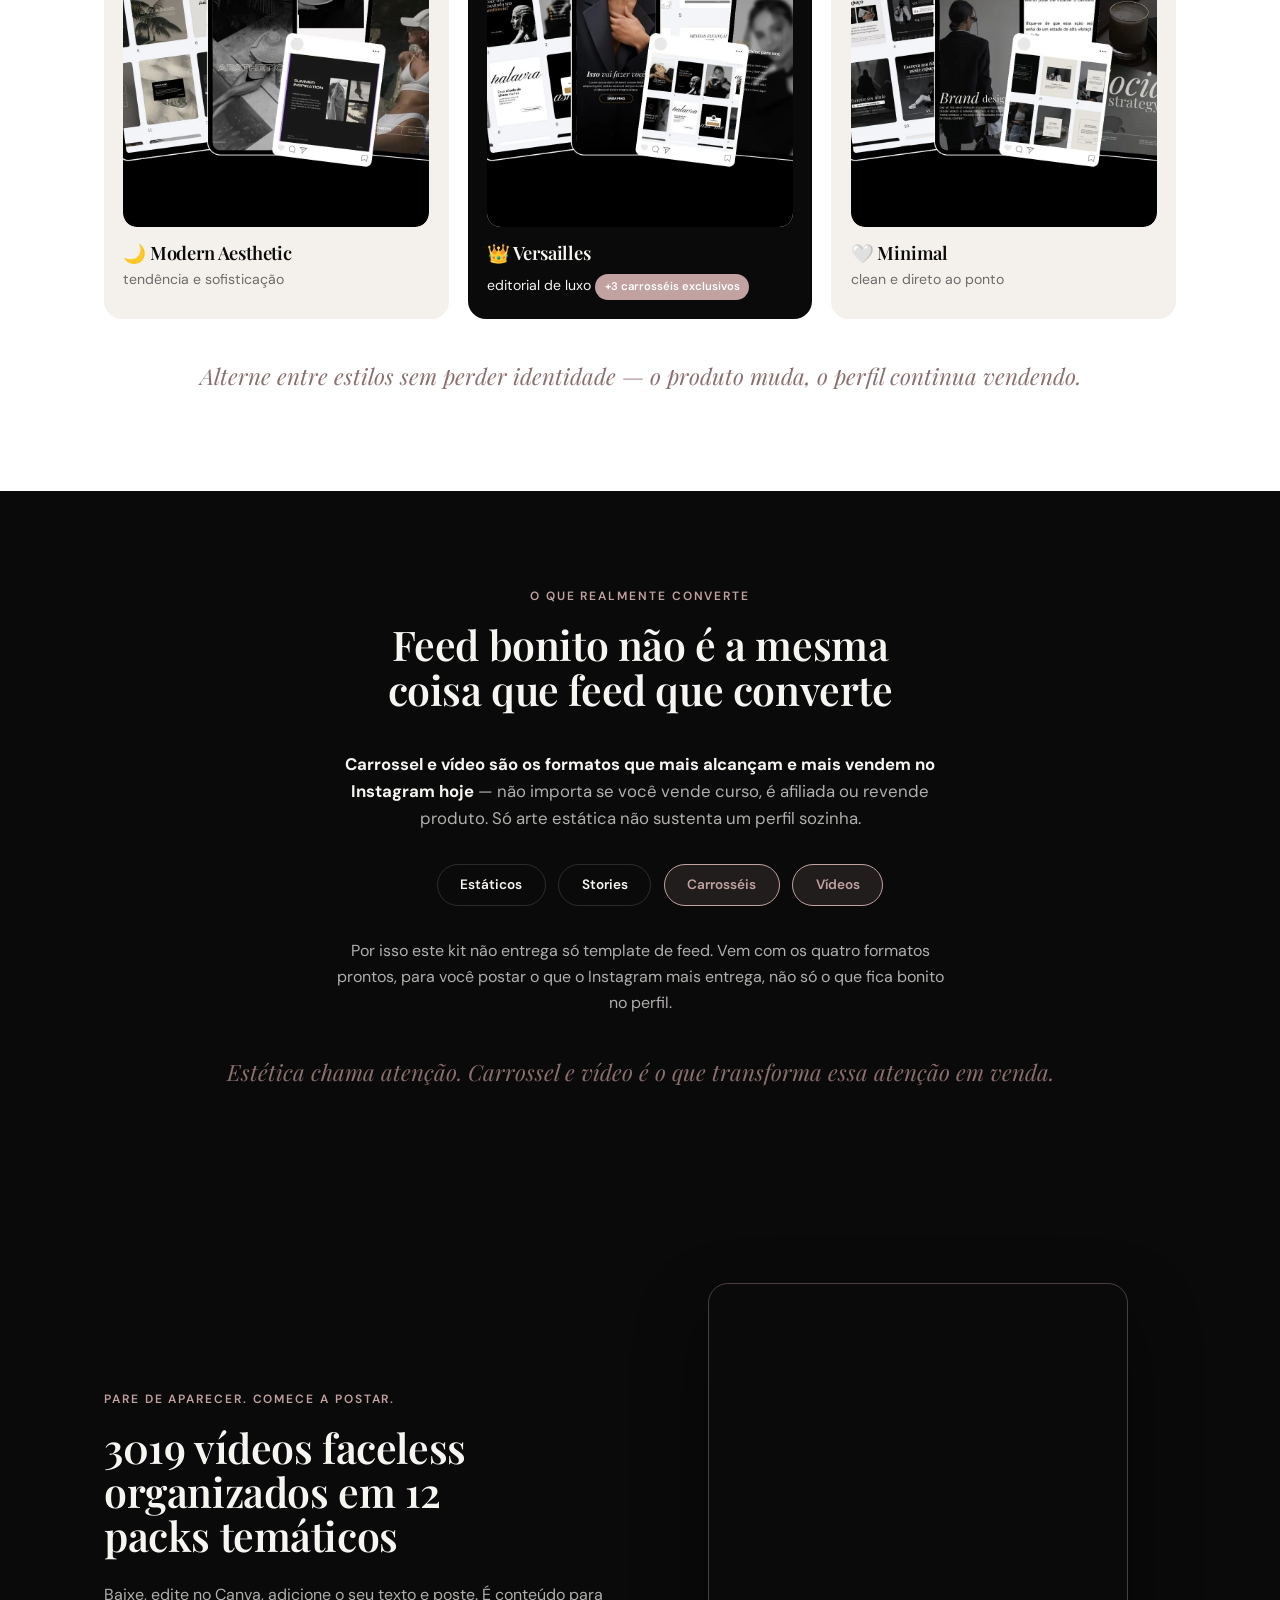
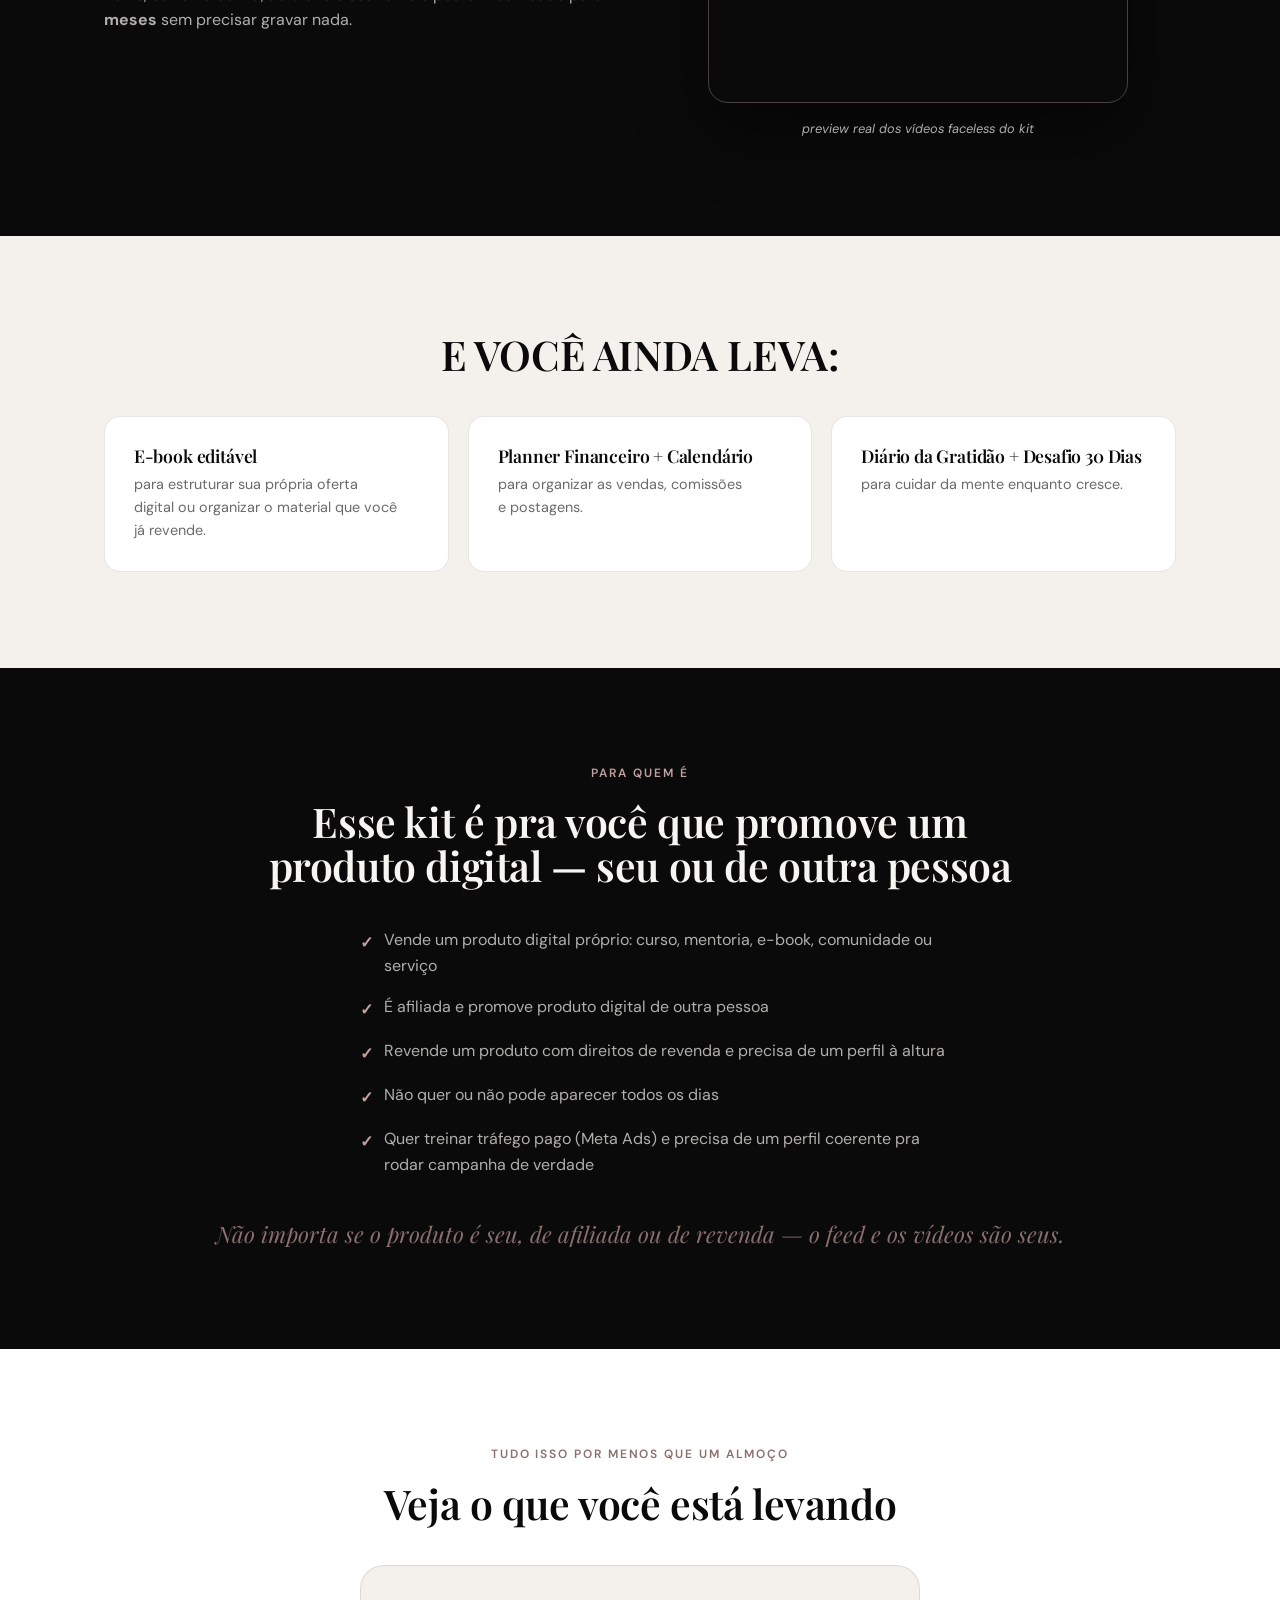
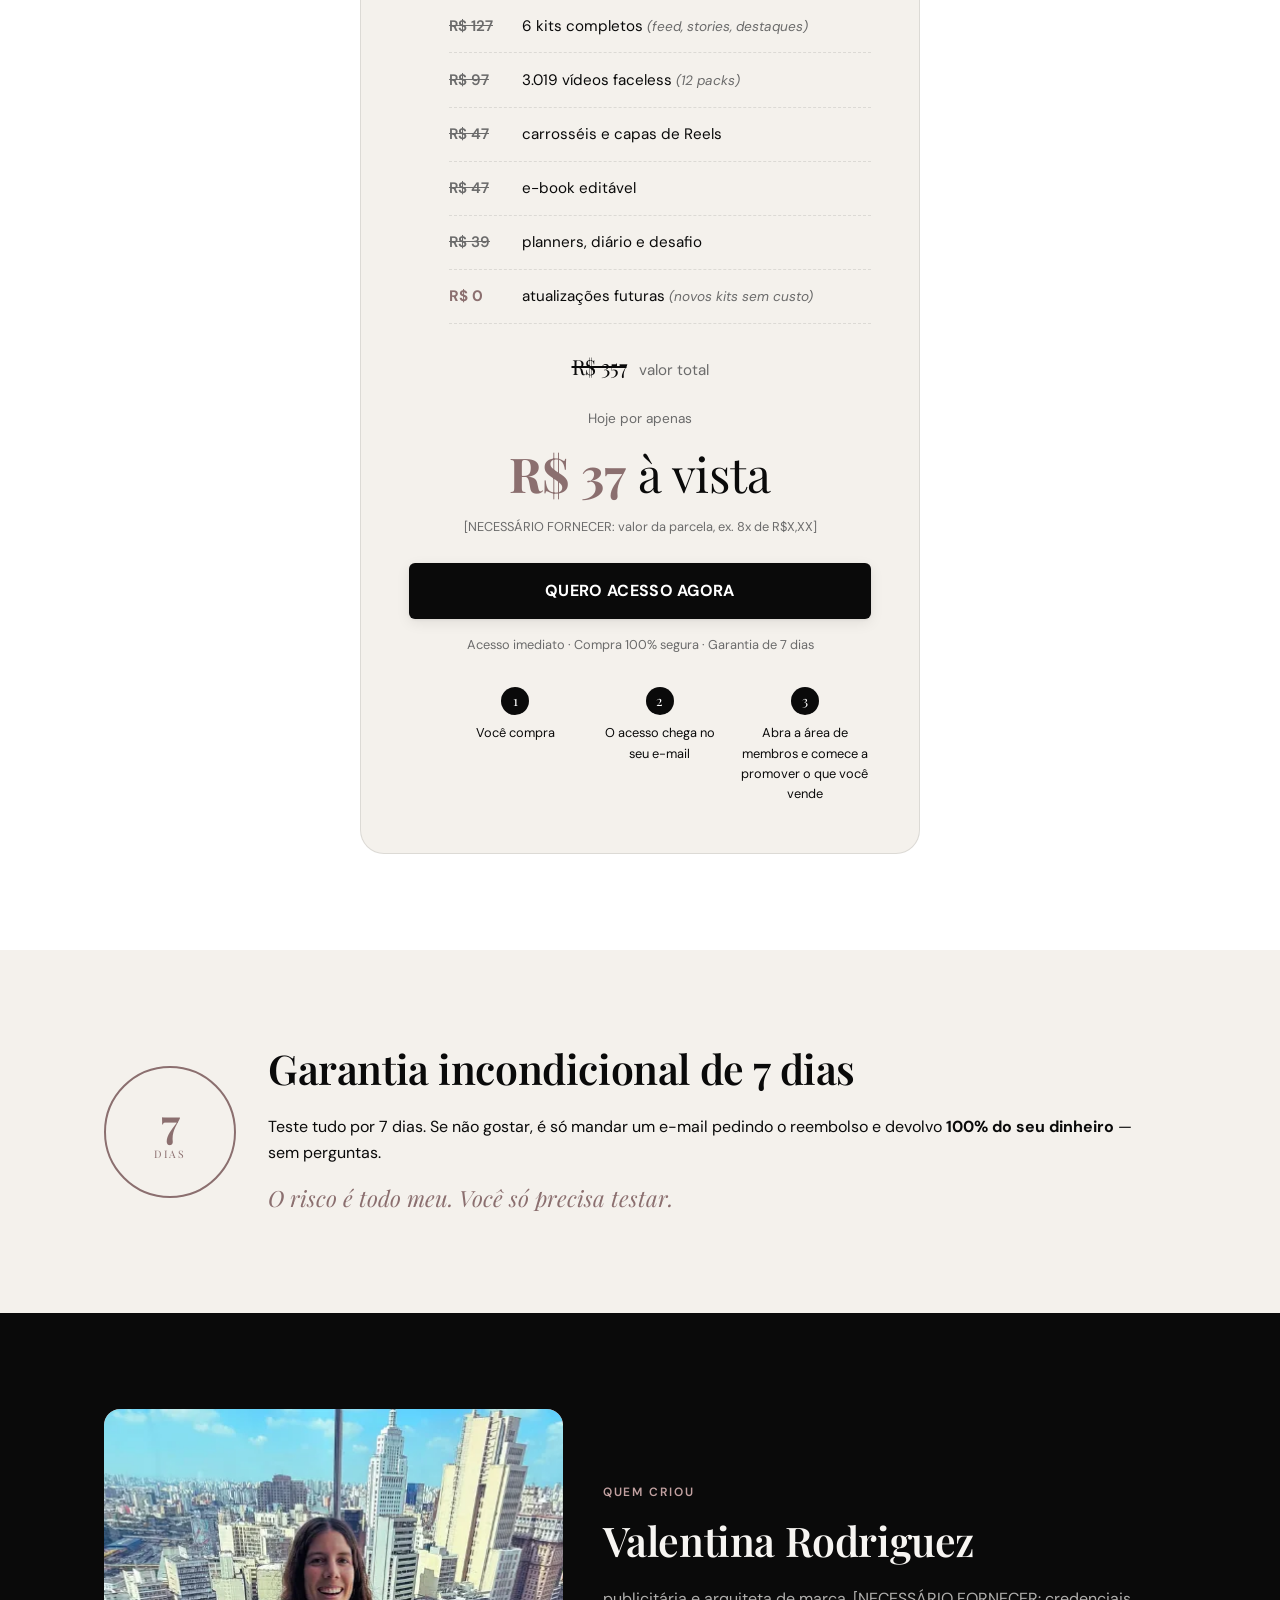
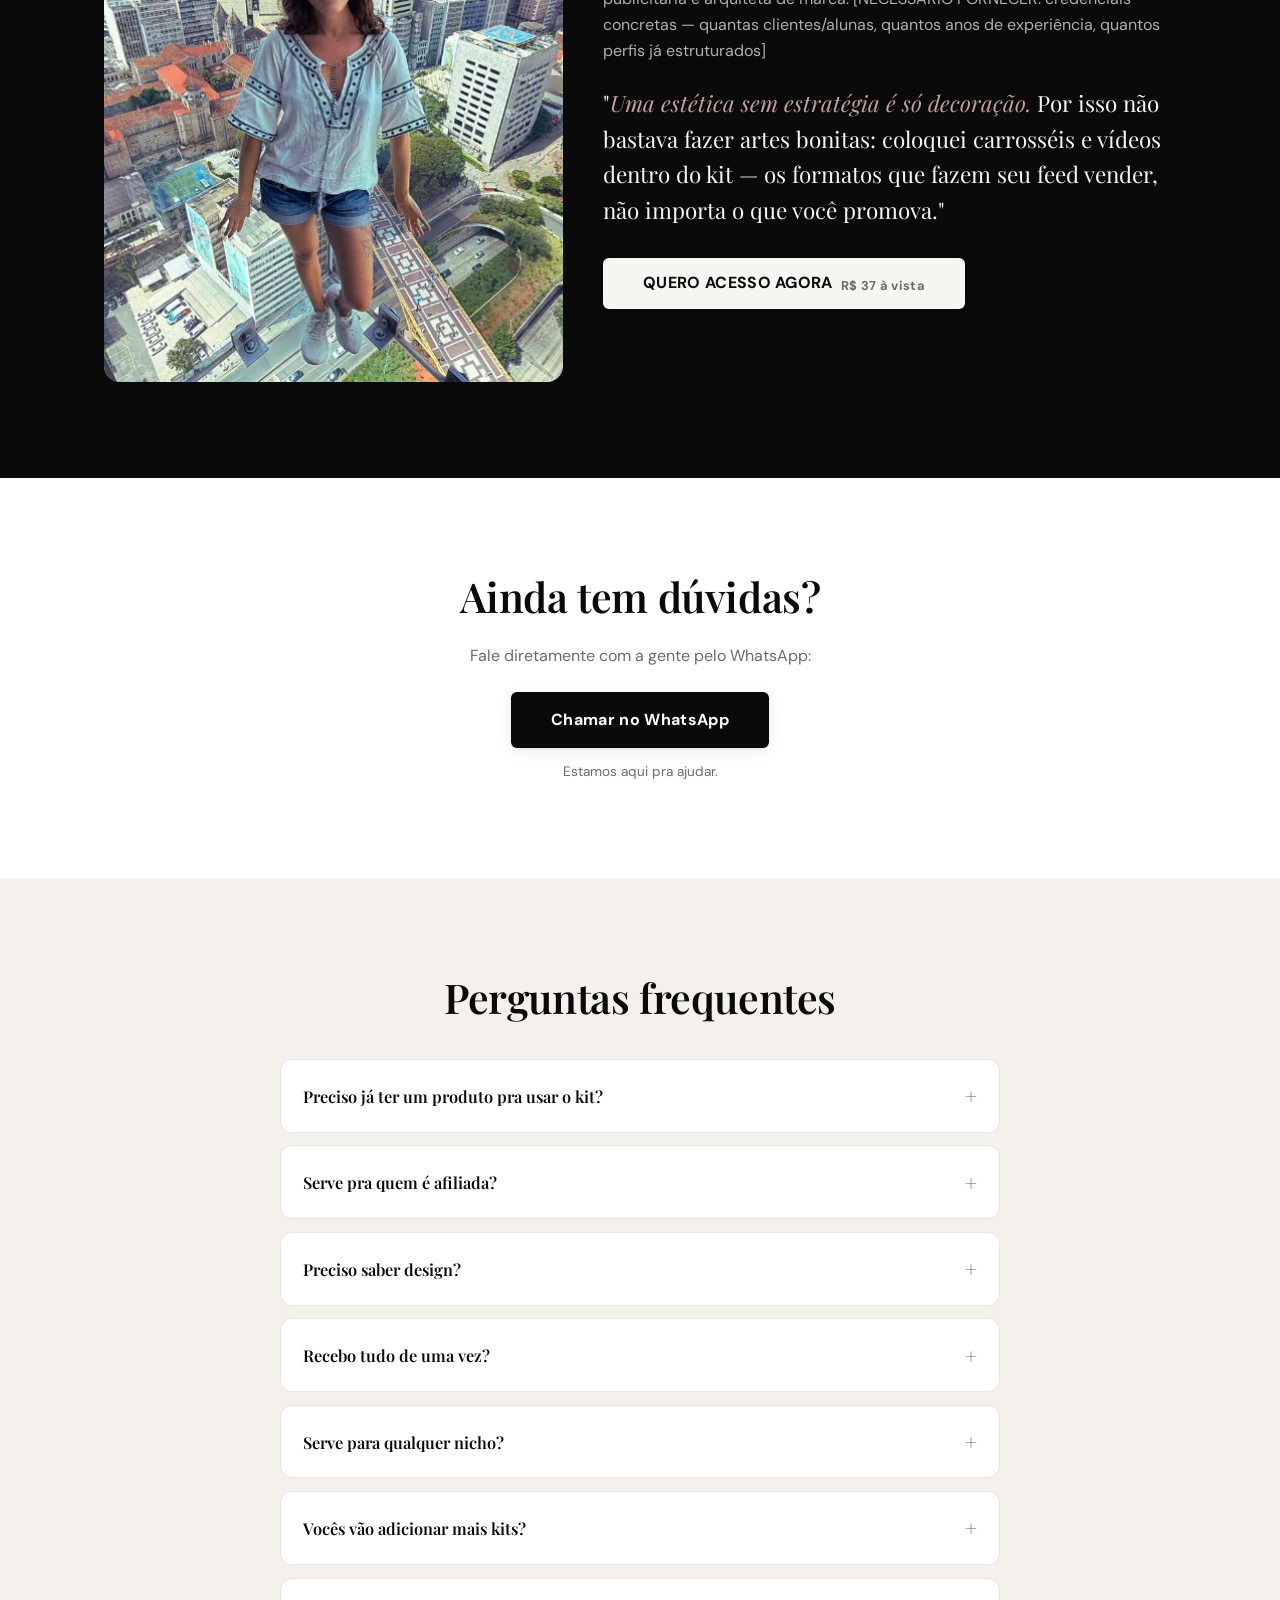
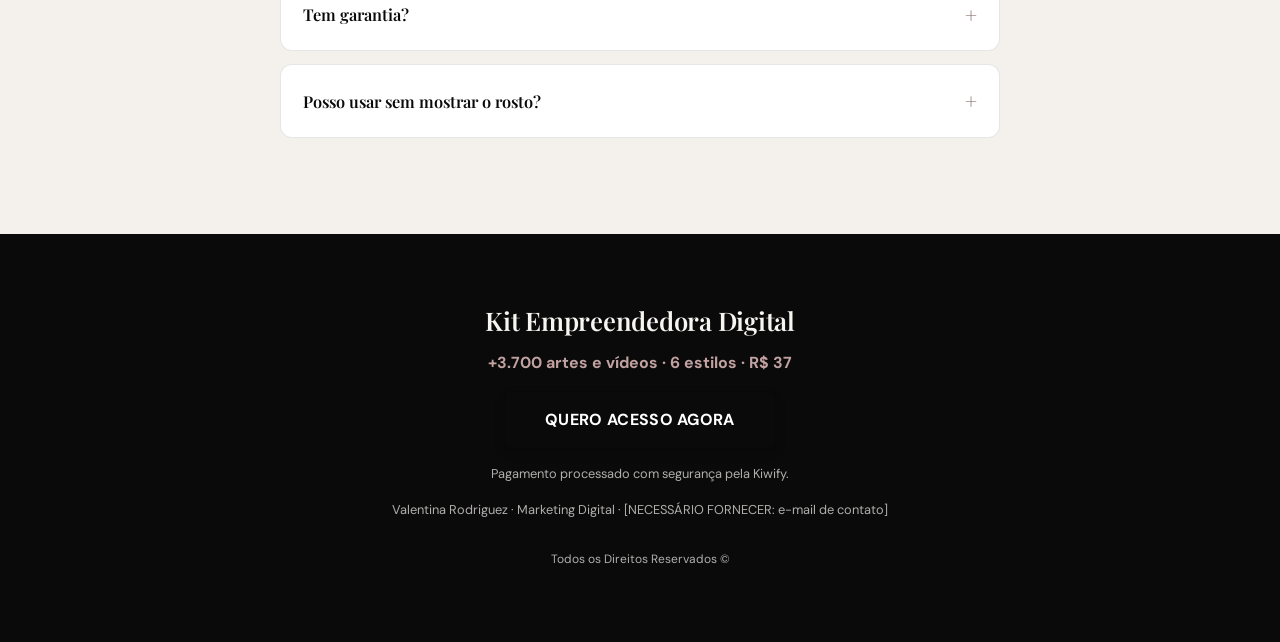
==== commit 2778f346: "Reposicionamento: perfil que vende sem aparecer (afiliadas, revenda, produto proprio) Co-Authored-By" ====
--- a/index.html
+++ b/index.html
@@ -3,8 +3,8 @@
 <head>
 <meta charset="UTF-8">
 <meta name="viewport" content="width=device-width, initial-scale=1.0">
-<title>Kit Empreendedora Digital — 6 estilos, +3.700 artes e vídeos por R$37</title>
-<meta name="description" content="6 estilos profissionais para o seu feed, stories e destaques. +3.700 artes e vídeos editáveis no Canva, prontos em uma tarde, sem depender de designer.">
+<title>Kit Empreendedora Digital — Um perfil que vende, sem aparecer</title>
+<meta name="description" content="Pra quem vende produto digital próprio, é afiliada ou revende: +3.700 artes e vídeos faceless pra estruturar um perfil profissional em uma tarde. Não importa o nicho.">
 
 <link rel="preconnect" href="https://fonts.googleapis.com">
 <link rel="preconnect" href="https://fonts.gstatic.com" crossorigin>
@@ -43,8 +43,8 @@
   <div class="container hero-grid-clean">
     <div class="hero-clean-copy">
       <p class="kicker" data-reveal>KIT EMPREENDEDORA DIGITAL</p>
-      <h1 class="hero-title-clean" data-reveal>323 artes. 6 estilos.<br><em>Um feed pronto hoje.</em></h1>
-      <p class="hero-sub-clean" data-reveal>A página e os criativos que você levaria <strong>meses</strong> pra montar sozinha, prontos numa <strong>tarde</strong> — sem depender de designer.</p>
+      <h1 class="hero-title-clean" data-reveal>Um perfil que vende.<br><em>Sem aparecer.</em></h1>
+      <p class="hero-sub-clean" data-reveal>Pra quem vende produto digital — <strong>seu, de afiliada ou de revenda</strong> — e não quer virar refém da câmera. +3.700 artes e vídeos faceless pra estruturar um perfil profissional em uma tarde. Não importa o nicho.</p>
 
       <div class="hero-actions" data-reveal>
         <a href="#oferta" class="btn btn-primary btn-lg" data-cursor data-magnetic data-magnetic-strength="0.3">QUERO ACESSO AGORA</a>
@@ -73,21 +73,22 @@
 <!-- ============ 2. O PROBLEMA ============ -->
 <section class="problema" id="problema">
   <div class="container">
-    <h2 class="section-title" data-reveal>Você já perdeu horas tentando deixar o feed bonito?</h2>
+    <h2 class="section-title" data-reveal>Você já perdeu venda por não querer gravar um reels?</h2>
     <div class="quotes-grid">
-      <blockquote class="quote-card" data-reveal>"Passo o dia no Canva e no final não posto nada."</blockquote>
-      <blockquote class="quote-card" data-reveal>"Cada post meu parece de uma conta diferente."</blockquote>
-      <blockquote class="quote-card" data-reveal>"Quero uma conta profissional, mas não sei por onde começar."</blockquote>
-      <blockquote class="quote-card" data-reveal>"Comprei templates que não combinam entre si."</blockquote>
-    </div>
-    <p class="anchor-line" data-reveal><em>O problema nunca foi falta de talento. É falta de um kit completo.</em></p>
+      <blockquote class="quote-card" data-reveal>"Tenho um produto bom, mas meu perfil não parece profissional."</blockquote>
+      <blockquote class="quote-card" data-reveal>"Sou afiliada, mas minha página não passa confiança nenhuma."</blockquote>
+      <blockquote class="quote-card" data-reveal>"Não quero aparecer, mas preciso vender todo dia."</blockquote>
+      <blockquote class="quote-card" data-reveal>"Cada vez que preciso gravar um vídeo, eu adio."</blockquote>
+    </div>
+    <p class="anchor-line" data-reveal><em>O problema nunca foi falta de talento. É não ter um perfil pronto pra vender sem aparecer.</em></p>
+    <p class="problema-body" data-reveal>Enquanto seu perfil não passa profissionalismo, cada visita vira uma venda perdida — seja do seu produto, da sua afiliação ou do produto que você revende. Tráfego pago rodando pra um feed inconsistente é dinheiro jogado fora. Você não precisa aprender a gravar vídeo, aparecer mais ou virar designer. Precisa de um perfil pronto que funcione independente do que você promove.</p>
   </div>
 </section>
 
 <!-- ============ 3. A SOLUÇÃO (números) ============ -->
 <section class="solucao" id="solucao" data-theme="cream">
   <div class="container">
-    <h2 class="section-title" data-reveal>Imagine abrir o Canva e ter <strong>tudo pronto</strong>:</h2>
+    <h2 class="section-title" data-reveal>Imagine abrir o Canva e ter <strong>tudo pronto</strong> pra promover o que você vende:</h2>
     <div class="stats-grid">
       <div class="stat-card" data-reveal>
         <span class="stat-num" data-count-to="323">0</span>
@@ -114,7 +115,7 @@
         <p>capas de Reels para organizar o seu perfil</p>
       </div>
     </div>
-    <p class="anchor-line" data-reveal><em>Tudo editável no Canva gratuito, do celular ou do computador.</em></p>
+    <p class="anchor-line" data-reveal><em>Tudo editável no Canva gratuito, do celular ou do computador — pronto pra qualquer produto que você promova.</em></p>
   </div>
 </section>
 
@@ -122,7 +123,8 @@
 <section class="estilos" id="estilos">
   <div class="container">
     <p class="kicker center" data-reveal>ESCOLHA O ESTILO QUE COMBINA COM A SUA MARCA</p>
-    <h2 class="section-title center" data-reveal>Cada kit inclui feed, stories e destaques prontos para usar</h2>
+    <h2 class="section-title center" data-reveal>O Kit Empreendedora Digital dá o perfil. Você escolhe o que promove.</h2>
+    <p class="estilos-lead center" data-reveal>Seis estilos completos — feed, stories e destaques — pra você escolher, editar no Canva e publicar. Não importa se você vende produto próprio, é afiliada ou revende.</p>
 
     <div class="estilos-grid">
       <article class="estilo-card" data-reveal data-tilt>
@@ -156,7 +158,7 @@
         <p>clean e direto ao ponto</p>
       </article>
     </div>
-    <p class="anchor-line" data-reveal><em>Alterne entre estilos sem perder a identidade. Sem enjoar.</em></p>
+    <p class="anchor-line" data-reveal><em>Alterne entre estilos sem perder identidade — o produto muda, o perfil continua vendendo.</em></p>
   </div>
 </section>
 
@@ -165,7 +167,7 @@
   <div class="container">
     <p class="kicker center" data-reveal>O QUE REALMENTE CONVERTE</p>
     <h2 class="section-title center" data-reveal>Feed bonito não é a mesma coisa que feed que converte</h2>
-    <p class="porque-lead center" data-reveal><strong>Carrossel e vídeo são os formatos que mais alcançam e mais vendem no Instagram hoje.</strong> Só arte estática não sustenta um perfil sozinha.</p>
+    <p class="porque-lead center" data-reveal><strong>Carrossel e vídeo são os formatos que mais alcançam e mais vendem no Instagram hoje</strong> — não importa se você vende curso, é afiliada ou revende produto. Só arte estática não sustenta um perfil sozinha.</p>
 
     <ul class="formats-row" data-reveal>
       <li>Estáticos</li>
@@ -201,17 +203,33 @@
     <div class="bonus-grid">
       <article class="bonus-card" data-reveal>
         <h3>E-book editável</h3>
-        <p>para criar o seu próprio infoproduto e começar a vender.</p>
+        <p>para estruturar sua própria oferta digital ou organizar o material que você já revende.</p>
       </article>
       <article class="bonus-card" data-reveal>
         <h3>Planner Financeiro + Calendário</h3>
-        <p>para organizar o seu negócio inteiro.</p>
+        <p>para organizar as vendas, comissões e postagens.</p>
       </article>
       <article class="bonus-card" data-reveal>
         <h3>Diário da Gratidão + Desafio 30 Dias</h3>
         <p>para cuidar da mente enquanto cresce.</p>
       </article>
     </div>
+  </div>
+</section>
+
+<!-- ============ 6b. PARA QUEM É ============ -->
+<section class="paraquem" id="paraquem" data-theme="dark">
+  <div class="container">
+    <p class="kicker kicker-on-dark center" data-reveal>PARA QUEM É</p>
+    <h2 class="section-title on-dark center" data-reveal>Esse kit é pra você que promove um produto digital — seu ou de outra pessoa</h2>
+    <ul class="paraquem-list" data-reveal>
+      <li><span class="ico" aria-hidden="true">✓</span> Vende um produto digital próprio: curso, mentoria, e-book, comunidade ou serviço</li>
+      <li><span class="ico" aria-hidden="true">✓</span> É afiliada e promove produto digital de outra pessoa</li>
+      <li><span class="ico" aria-hidden="true">✓</span> Revende um produto com direitos de revenda e precisa de um perfil à altura</li>
+      <li><span class="ico" aria-hidden="true">✓</span> Não quer ou não pode aparecer todos os dias</li>
+      <li><span class="ico" aria-hidden="true">✓</span> Quer treinar tráfego pago (Meta Ads) e precisa de um perfil coerente pra rodar campanha de verdade</li>
+    </ul>
+    <p class="anchor-line on-dark" data-reveal><em>Não importa se o produto é seu, de afiliada ou de revenda — o feed e os vídeos são seus.</em></p>
   </div>
 </section>
 
@@ -247,7 +265,7 @@
       <ol class="offer-steps">
         <li><span>1</span>Você compra</li>
         <li><span>2</span>O acesso chega no seu e-mail</li>
-        <li><span>3</span>Abra a área de membros e comece</li>
+        <li><span>3</span>Abra a área de membros e comece a promover o que você vende</li>
       </ol>
     </div>
   </div>
@@ -262,7 +280,7 @@
     </div>
     <div>
       <h2 class="section-title">Garantia incondicional de 7 dias</h2>
-      <p>Teste tudo por 7 dias. Se não gostar, devolvo <strong>100% do seu dinheiro</strong>. Sem perguntas.</p>
+      <p>Teste tudo por 7 dias. Se não gostar, é só mandar um e-mail pedindo o reembolso e devolvo <strong>100% do seu dinheiro</strong> — sem perguntas.</p>
       <p class="anchor-line"><em>O risco é todo meu. Você só precisa testar.</em></p>
     </div>
   </div>
@@ -275,10 +293,20 @@
     <div class="autora-copy" data-reveal>
       <p class="kicker kicker-on-dark">QUEM CRIOU</p>
       <h2 class="section-title on-dark">Valentina Rodriguez</h2>
-      <p class="on-dark-sub">publicitária e arquiteta de marca.</p>
-      <p class="autora-quote">"<em>Uma estética sem estratégia é só decoração.</em> Por isso não bastava fazer artes bonitas: coloquei carrosséis e vídeos dentro do kit, os formatos que fazem o seu feed alcançar e vender, não só parecer bonito."</p>
+      <p class="on-dark-sub">publicitária e arquiteta de marca. [NECESSÁRIO FORNECER: credenciais concretas — quantas clientes/alunas, quantos anos de experiência, quantos perfis já estruturados]</p>
+      <p class="autora-quote">"<em>Uma estética sem estratégia é só decoração.</em> Por isso não bastava fazer artes bonitas: coloquei carrosséis e vídeos dentro do kit — os formatos que fazem seu feed vender, não importa o que você promova."</p>
       <a href="#oferta" class="btn btn-on-dark" data-cursor data-magnetic data-magnetic-strength="0.25">QUERO ACESSO AGORA <span class="offer-price-installment on-dark-sub">R$ 37 à vista</span></a>
     </div>
+  </div>
+</section>
+
+<!-- ============ 10b. SUPORTE / WHATSAPP ============ -->
+<section class="suporte" id="suporte">
+  <div class="container suporte-inner" data-reveal>
+    <h2 class="section-title">Ainda tem dúvidas?</h2>
+    <p>Fale diretamente com a gente pelo WhatsApp:</p>
+    <a href="[NECESSÁRIO FORNECER: link do WhatsApp]" class="btn btn-primary" data-cursor>Chamar no WhatsApp</a>
+    <p class="suporte-sub">Estamos aqui pra ajudar.</p>
   </div>
 </section>
 
@@ -287,6 +315,14 @@
   <div class="container">
     <h2 class="section-title center" data-reveal>Perguntas frequentes</h2>
     <div class="faq-list" data-reveal>
+      <details class="faq-item">
+        <summary>Preciso já ter um produto pra usar o kit?</summary>
+        <p>Não. O kit não é o produto que você vende — é o feed e os vídeos que deixam seu perfil profissional pra promover o que você já vende: produto próprio, afiliação ou revenda.</p>
+      </details>
+      <details class="faq-item">
+        <summary>Serve pra quem é afiliada?</summary>
+        <p>Sim. O kit foi pensado pra funcionar com qualquer produto digital que você promova, inclusive de afiliação.</p>
+      </details>
       <details class="faq-item">
         <summary>Preciso saber design?</summary>
         <p>Não. É só abrir no Canva e editar. Funciona até pelo celular.</p>
--- a/styles.css
+++ b/styles.css
@@ -388,6 +388,28 @@
 .footer-copy { font-size: .75rem; color: var(--on-dark-mute); margin-top: .8rem; }
 
 /* =============================================================
+   18b. Problema (amplificação) / Estilos lead / Para quem é / Suporte
+   ============================================================= */
+.problema-body { max-width: 720px; margin: 1.5rem auto 0; text-align: center; color: var(--ink-mute); font-size: .95rem; }
+.estilos-lead { max-width: 640px; margin: -1.5rem auto 2.5rem; color: var(--ink-mute); font-size: .95rem; }
+.anchor-line.on-dark { color: var(--on-dark); }
+
+.paraquem { background: var(--dark); }
+.paraquem .section-title { max-width: 760px; margin-inline: auto; }
+.paraquem-list {
+  list-style: none; max-width: 640px; margin: 2rem auto 0;
+  display: flex; flex-direction: column; gap: 1rem;
+  font-size: 1rem; color: var(--on-dark-mute);
+}
+.paraquem-list li { display: flex; align-items: flex-start; gap: .7rem; }
+.paraquem-list .ico { color: var(--accent); font-weight: 700; flex-shrink: 0; margin-top: .15rem; }
+
+.suporte-inner { text-align: center; max-width: 480px; margin-inline: auto; }
+.suporte-inner p { margin-top: .8rem; color: var(--ink-mute); }
+.suporte-inner .btn { margin-top: 1.5rem; }
+.suporte-sub { font-size: .85rem; }
+
+/* =============================================================
    19. Fixed mobile CTA bar
    ============================================================= */
 .fixed-cta-bar {
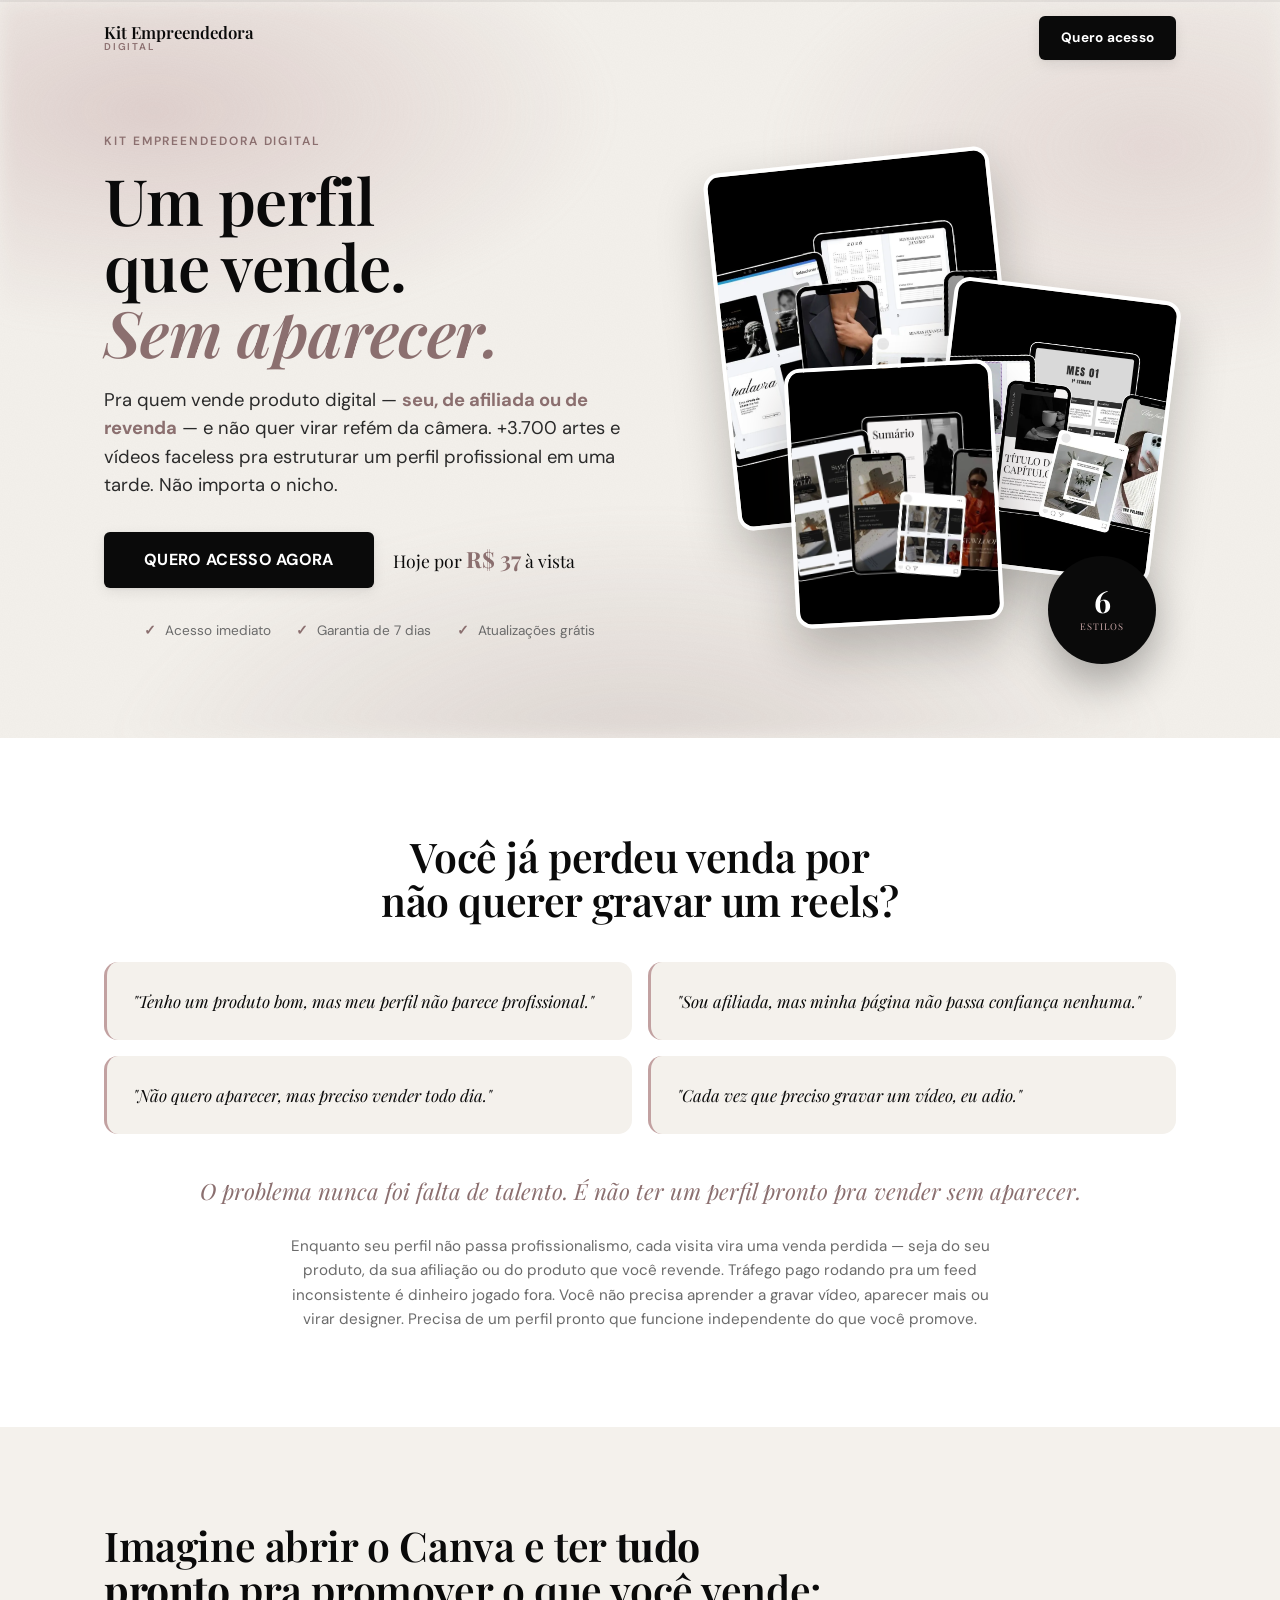
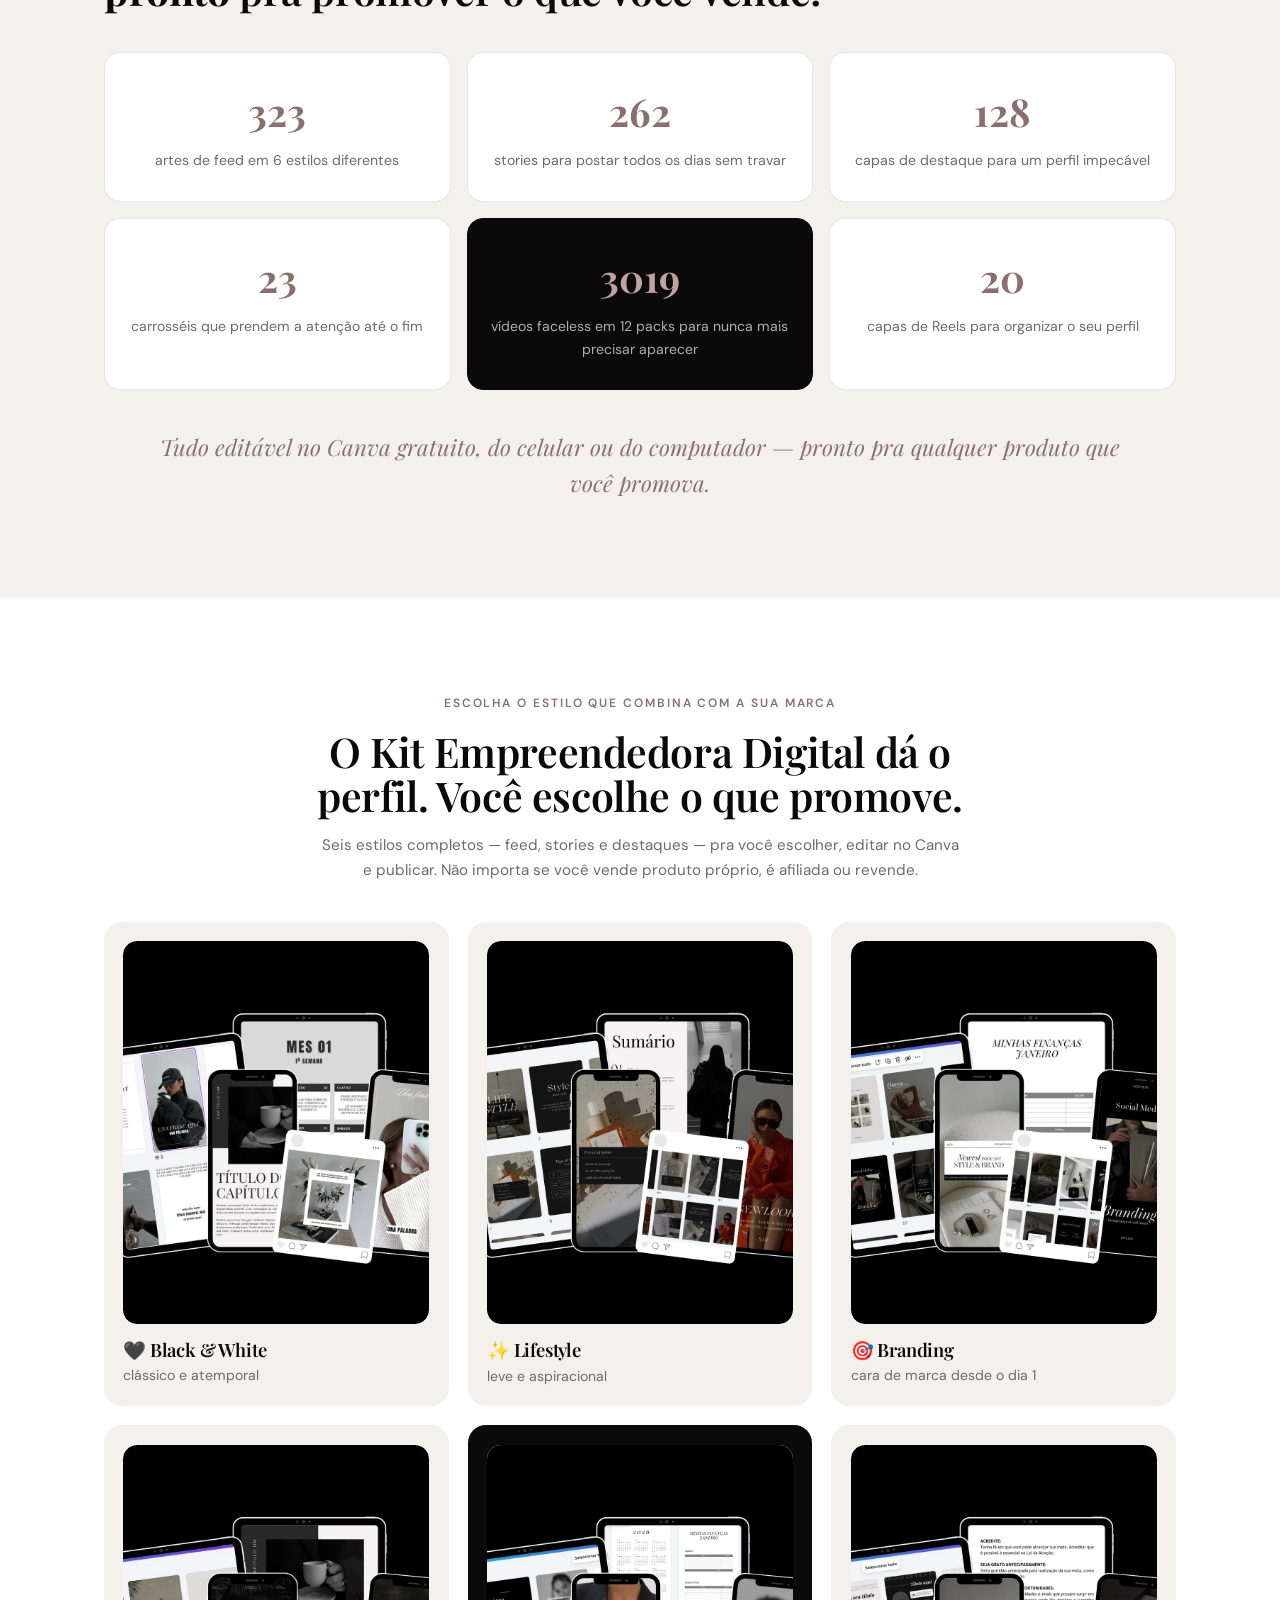
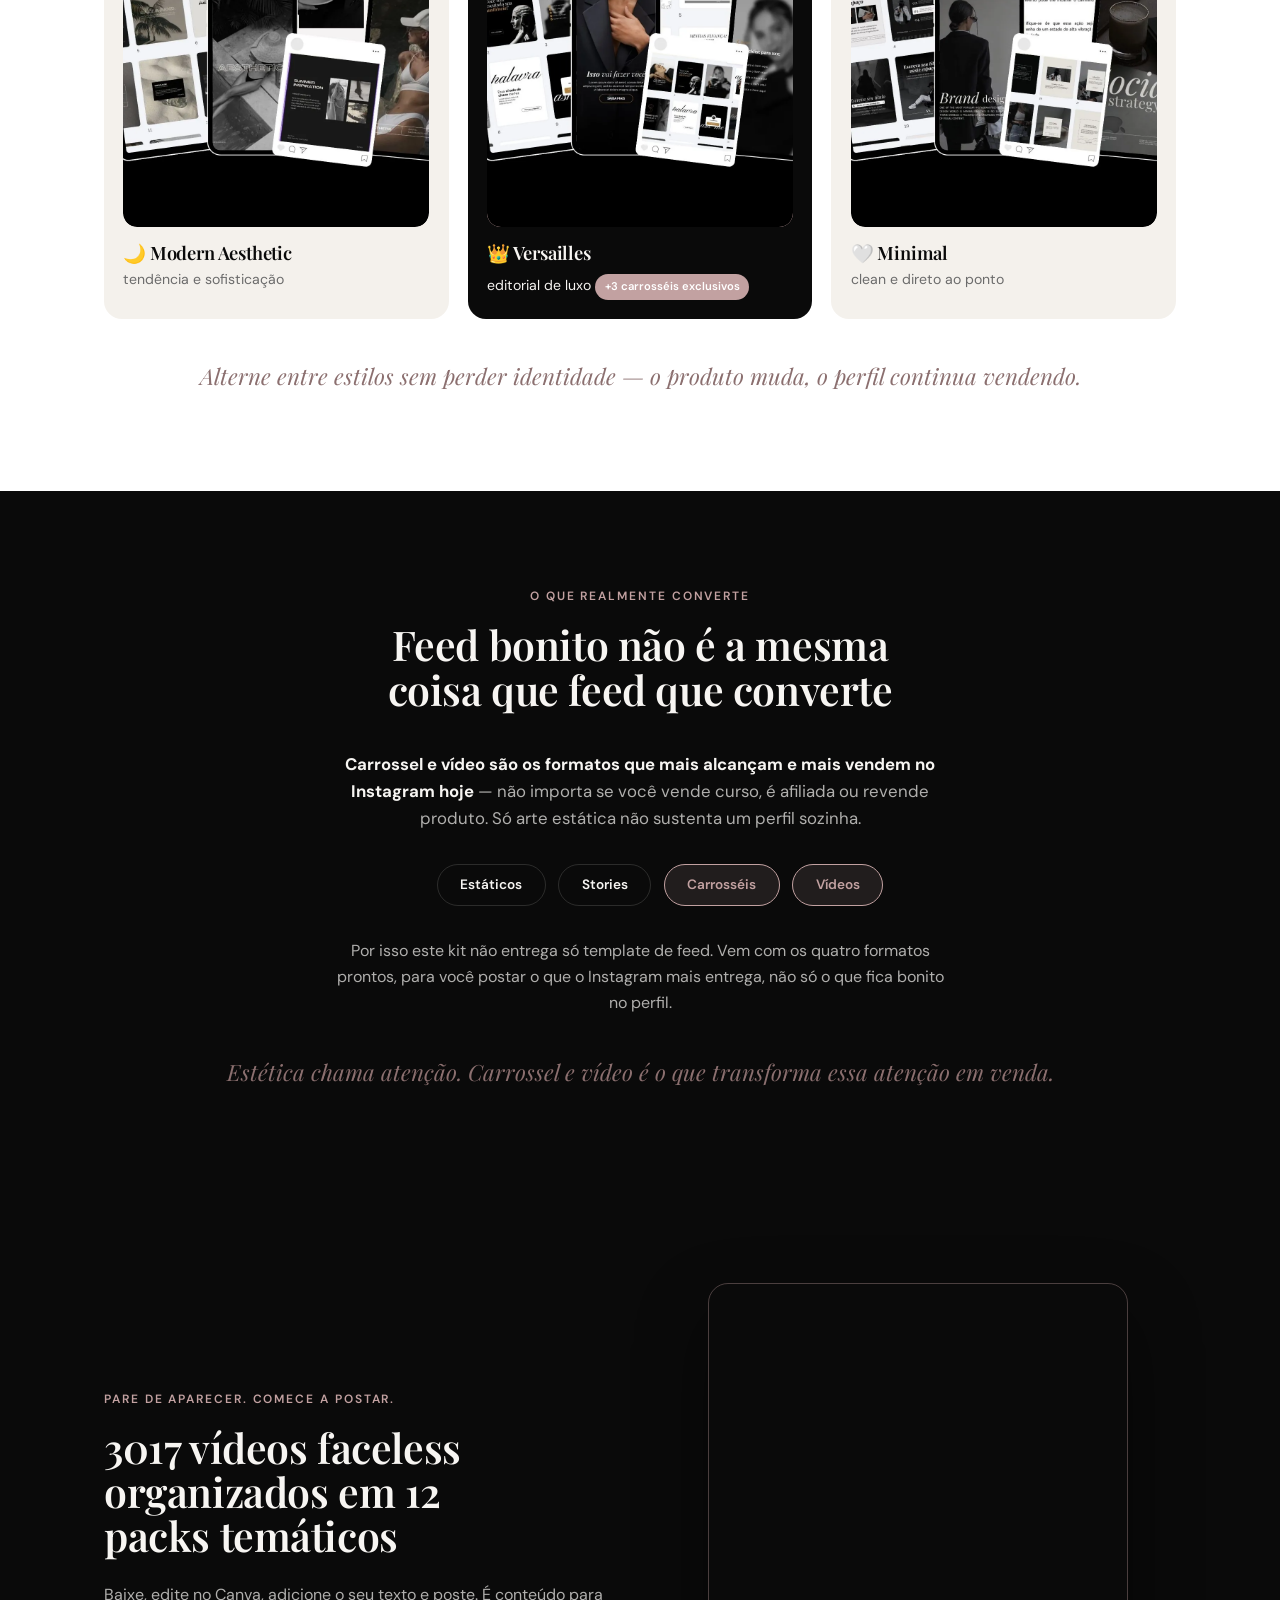
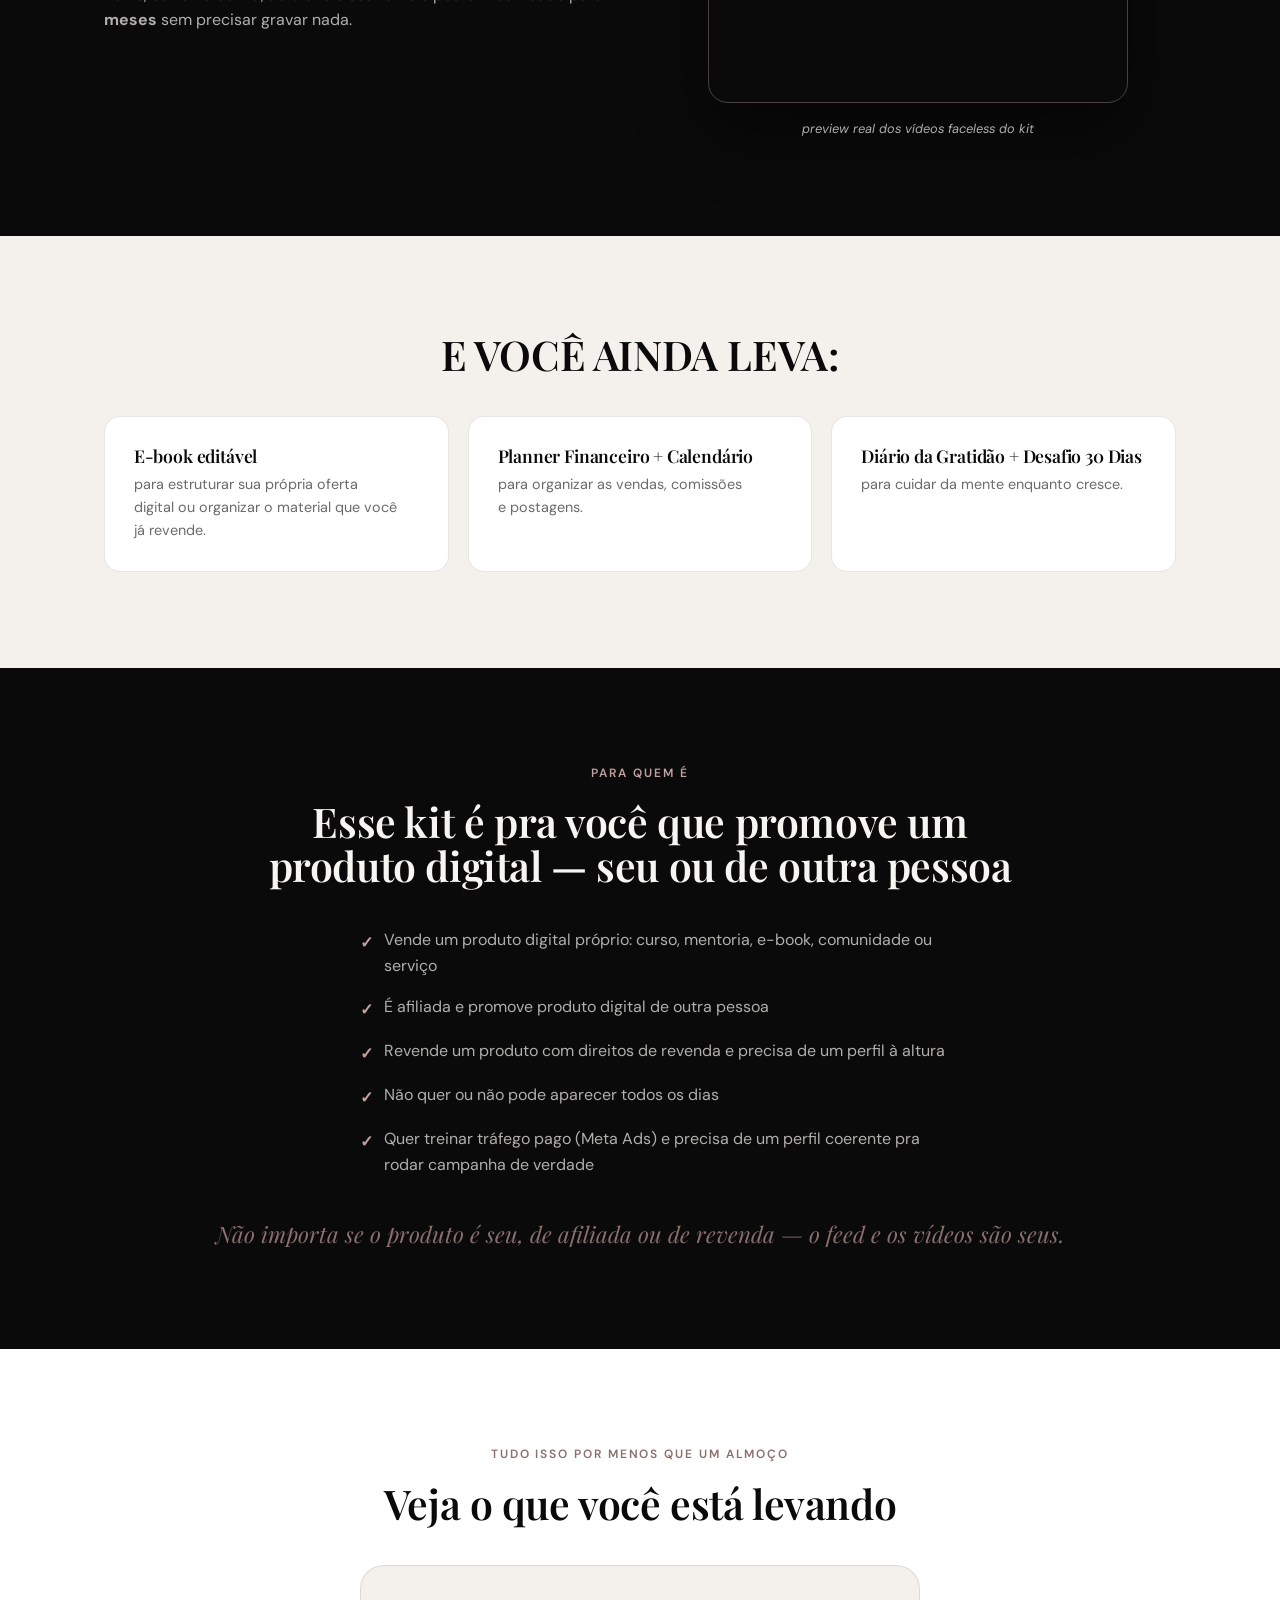
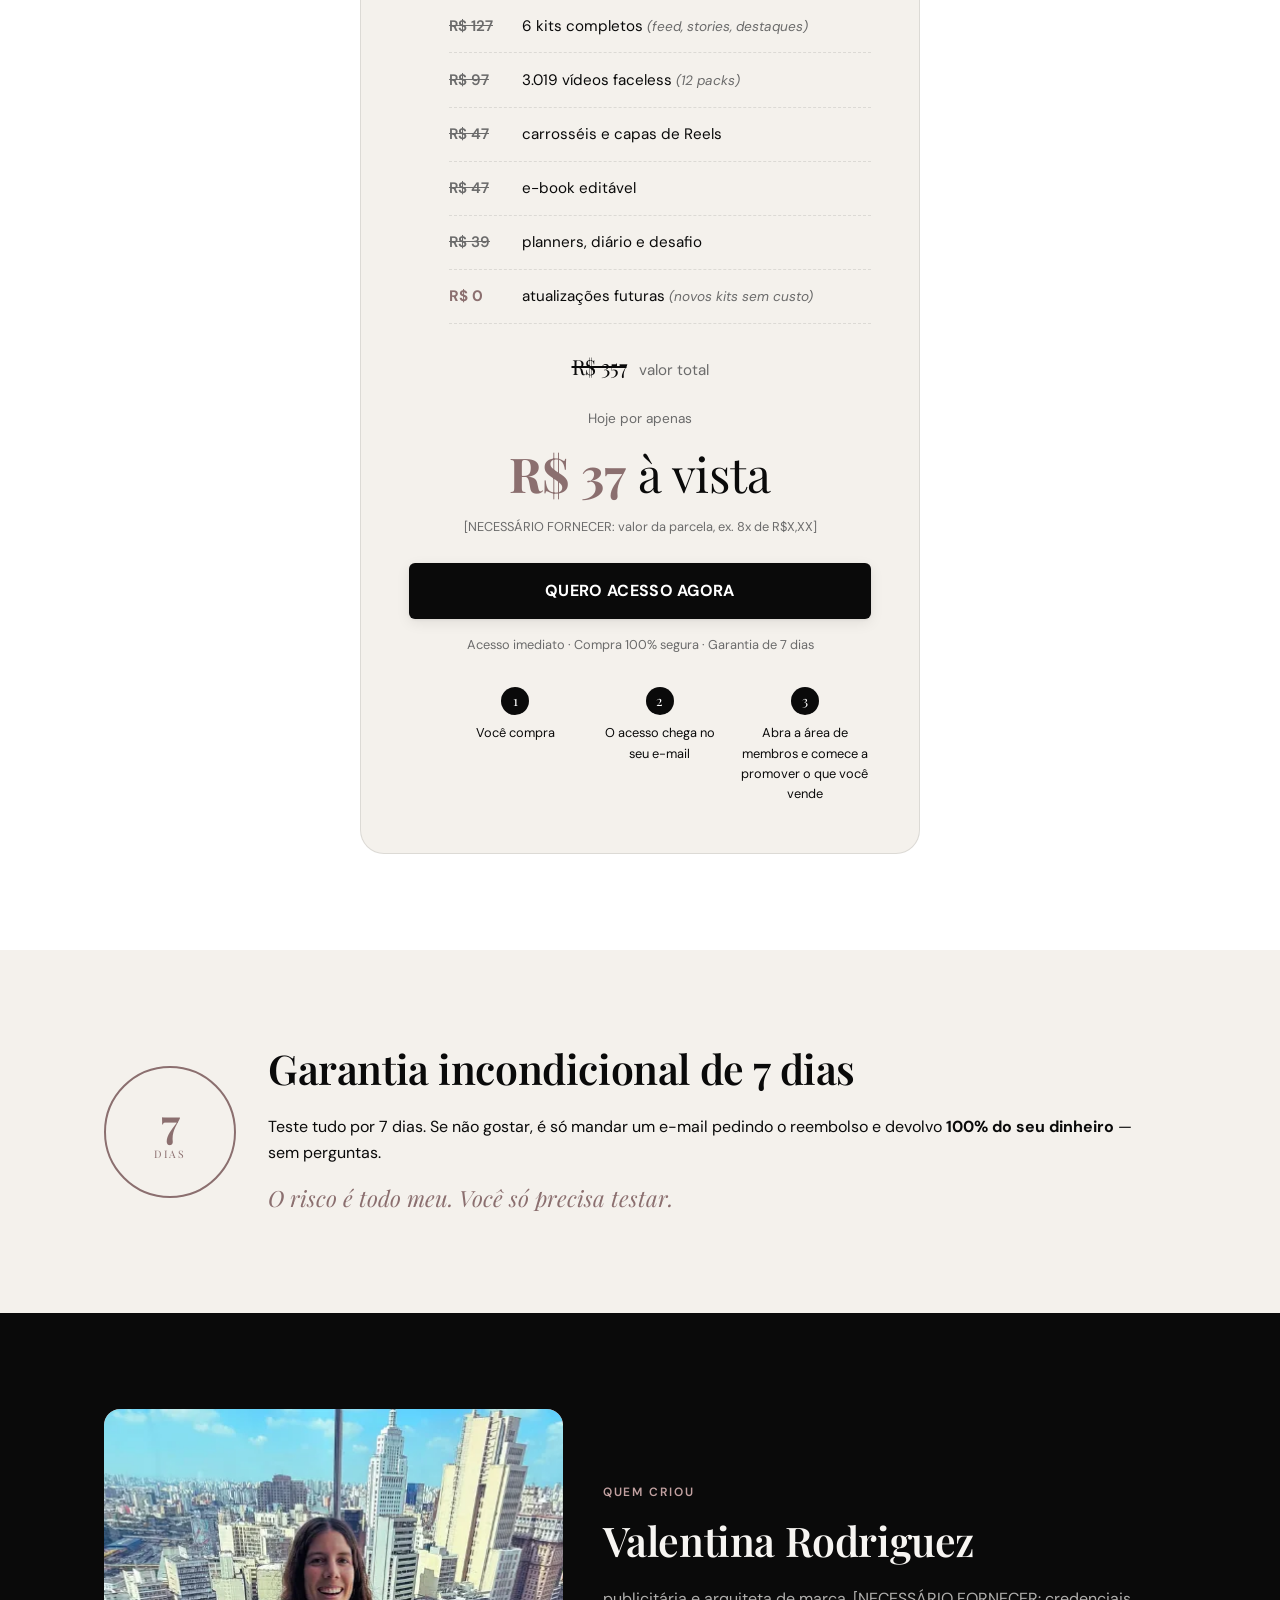
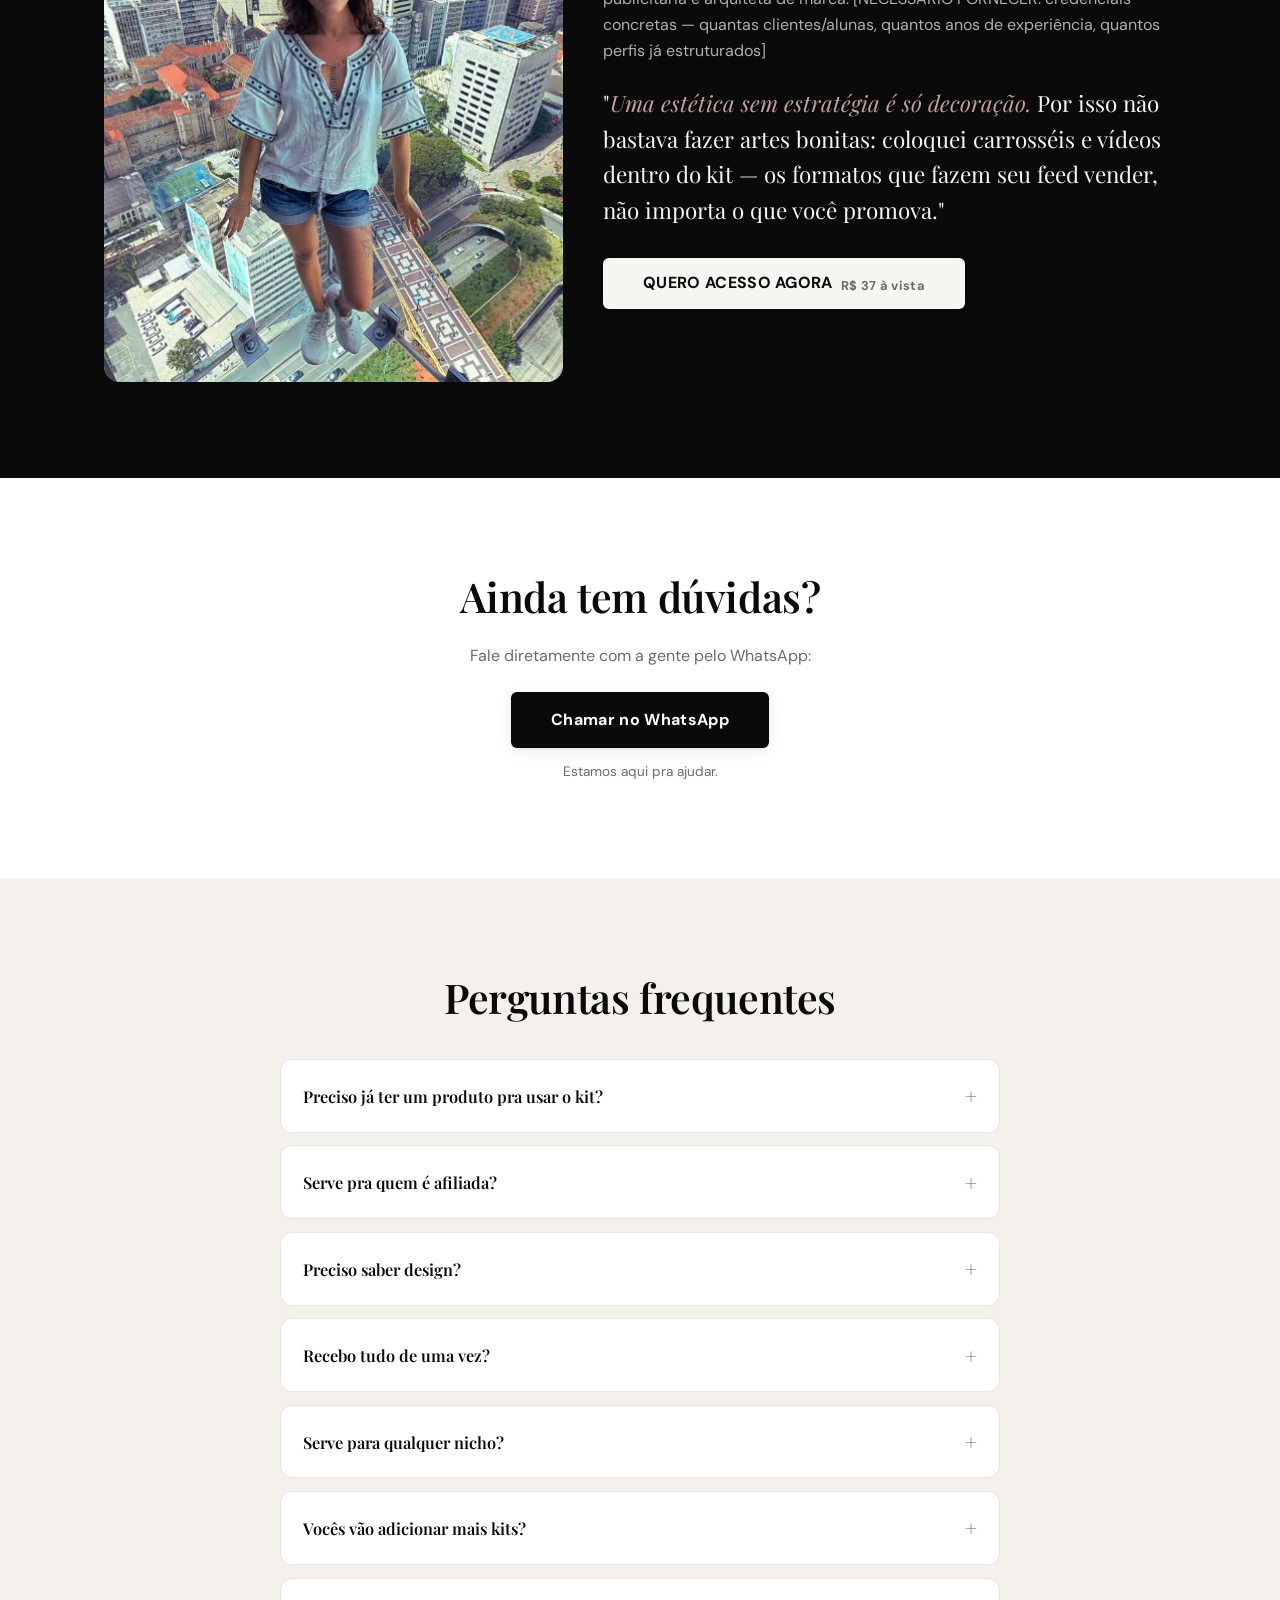
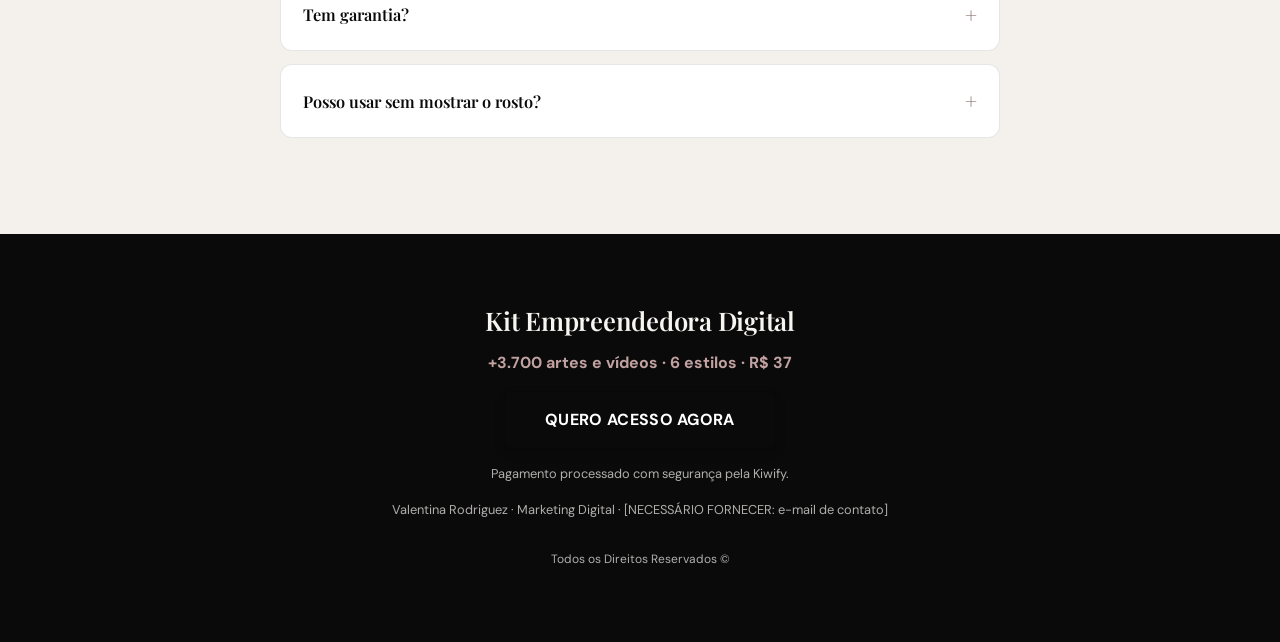
==== commit 3ebed0ea: "Add Pinterest domain verification meta tag Co-Authored-By: Claude Sonnet 5.5 <noreply@anthropic.com>" ====
--- a/index.html
+++ b/index.html
@@ -13,6 +13,7 @@
 <link rel="preload" as="image" href="assets/img/estilo-versailles.webp" fetchpriority="high">
 
 <link rel="stylesheet" href="styles.css?v=20260720">
+<meta name="p:domain_verify" content="9905be382e5d8054947334c16dc2a0c0"/>
 </head>
 <body>
 
